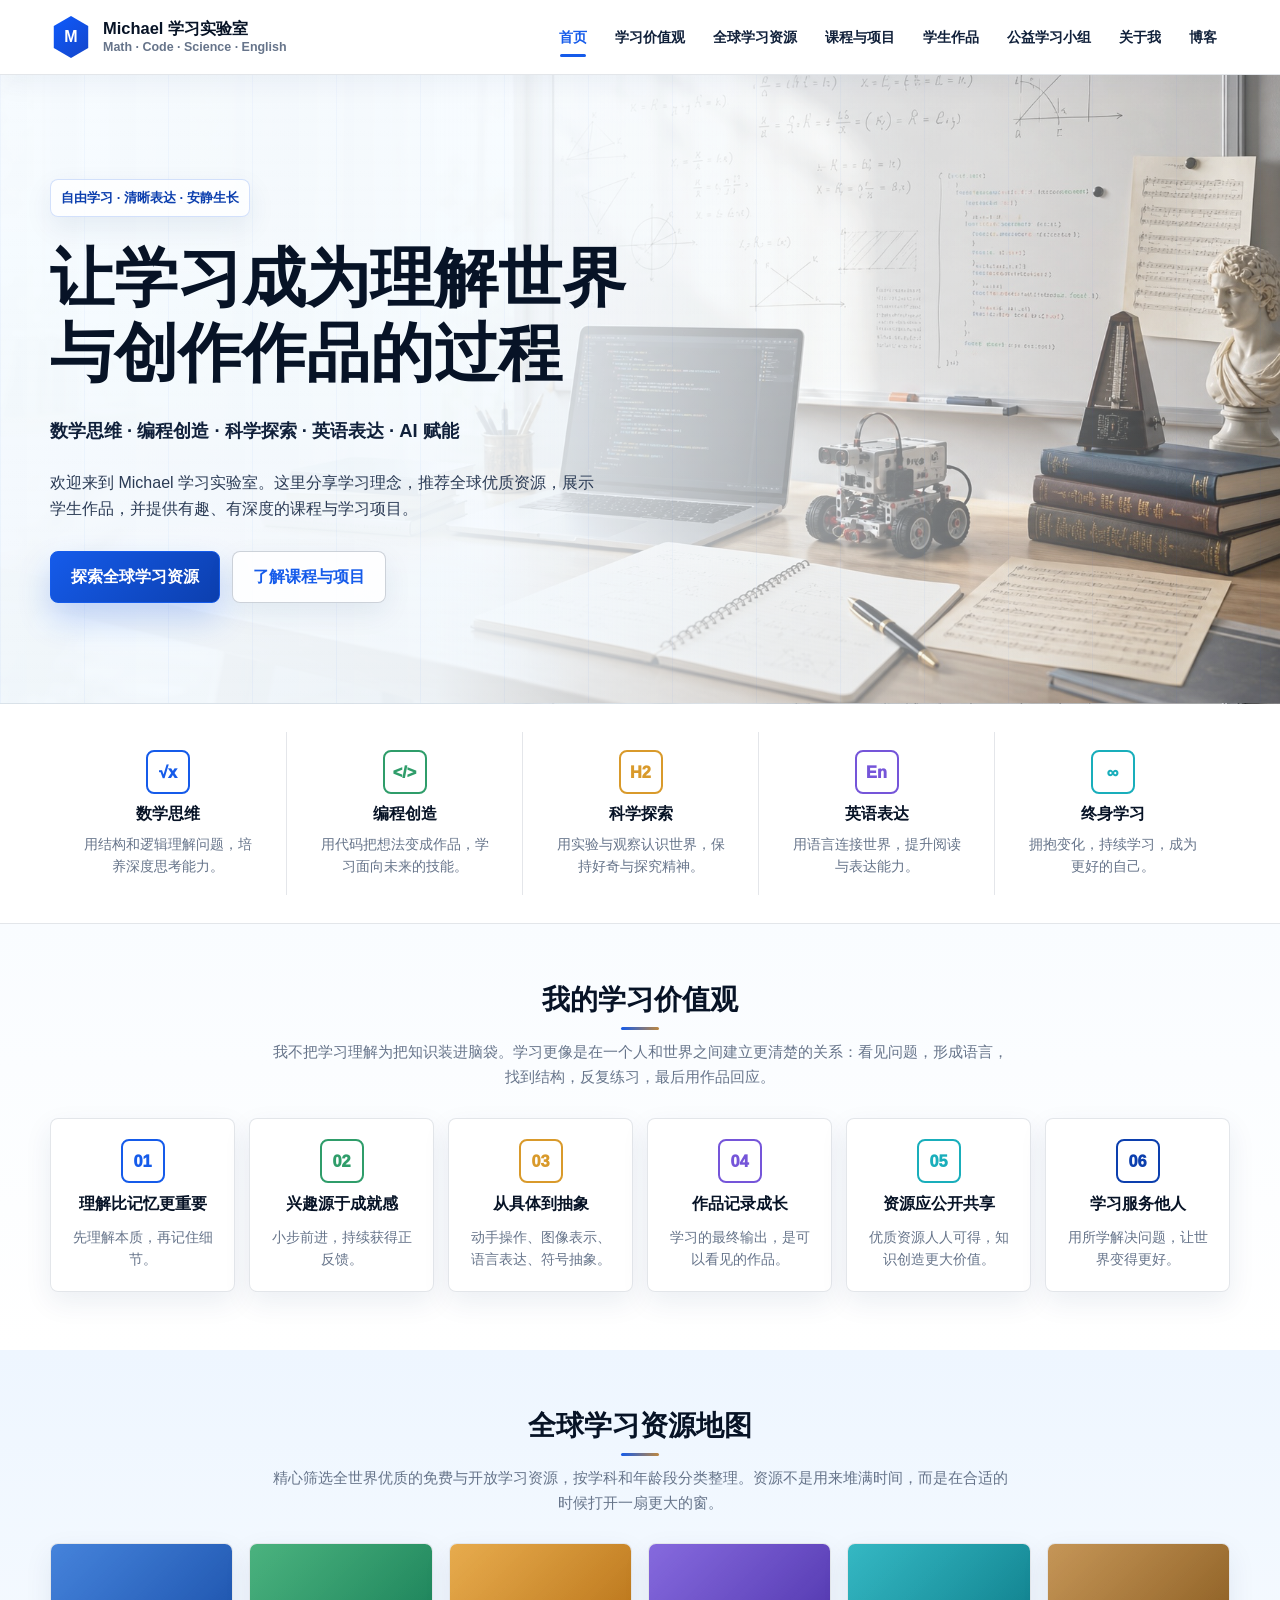
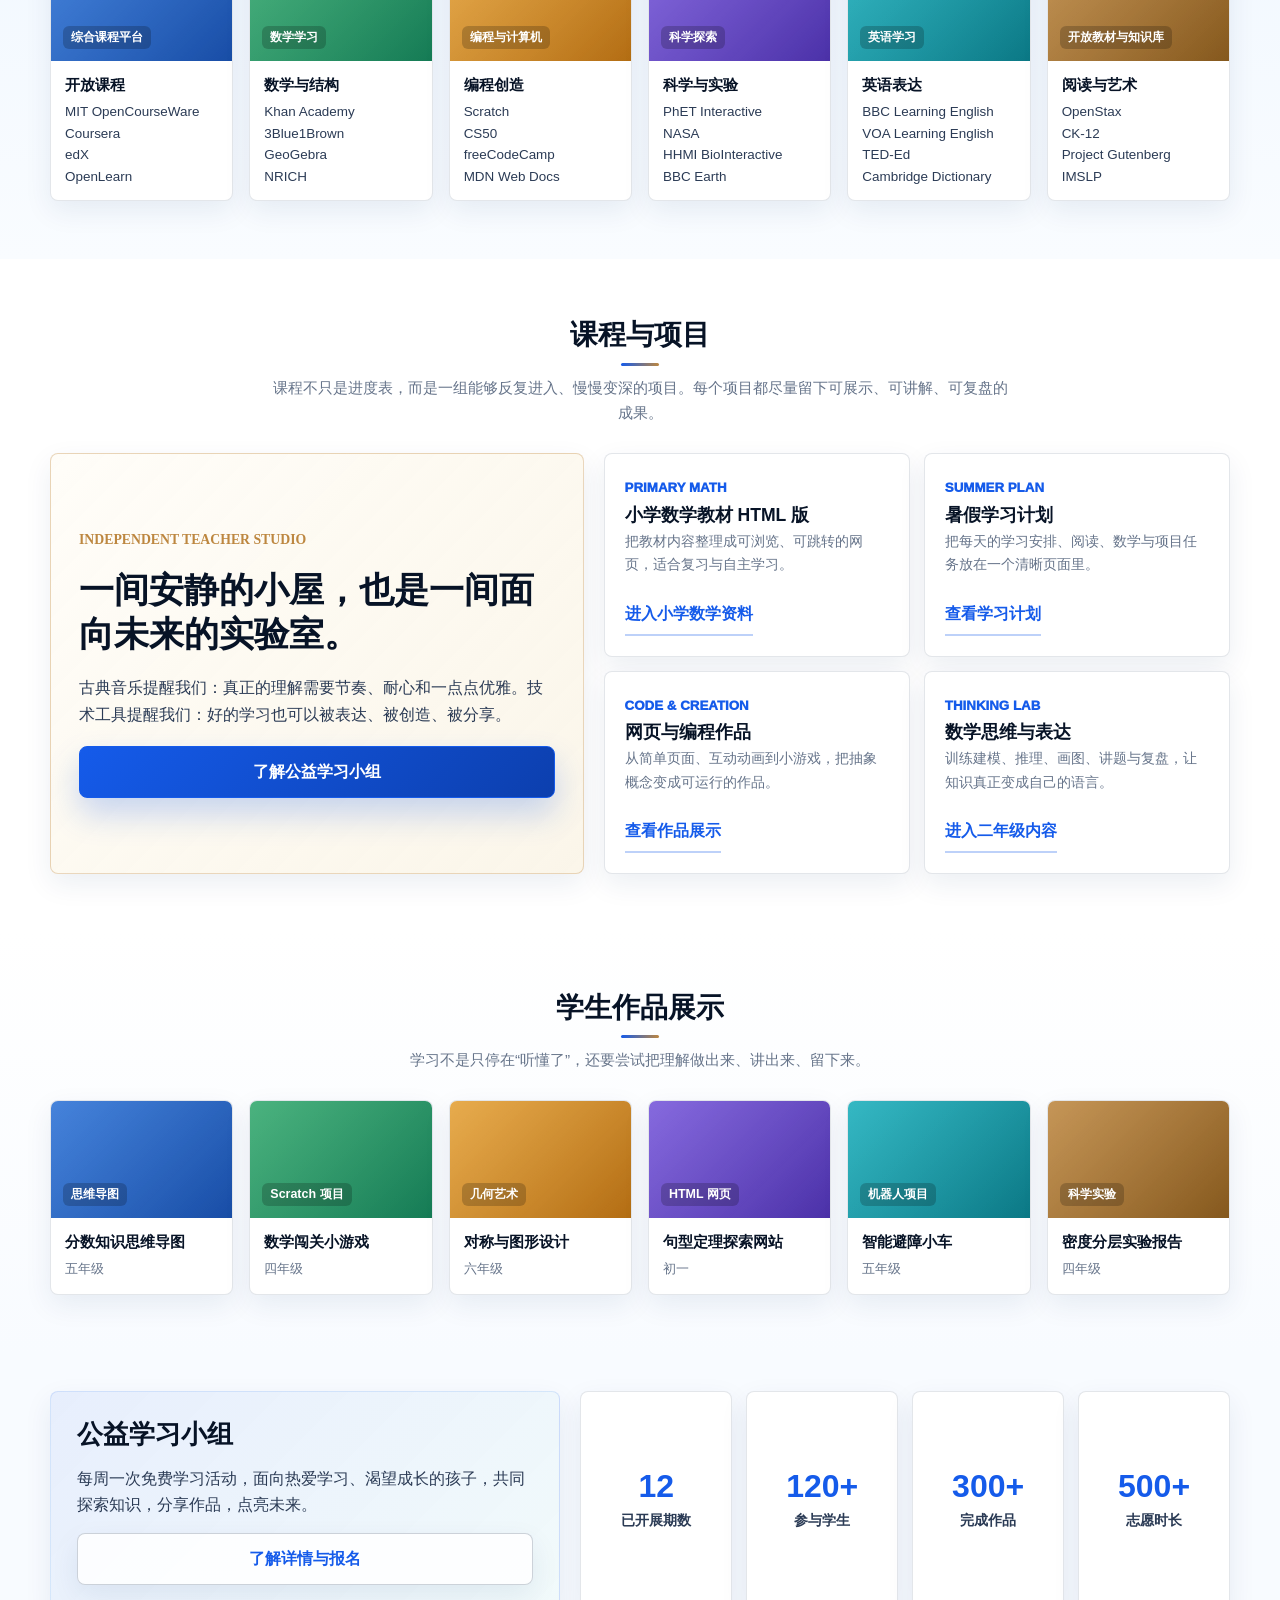
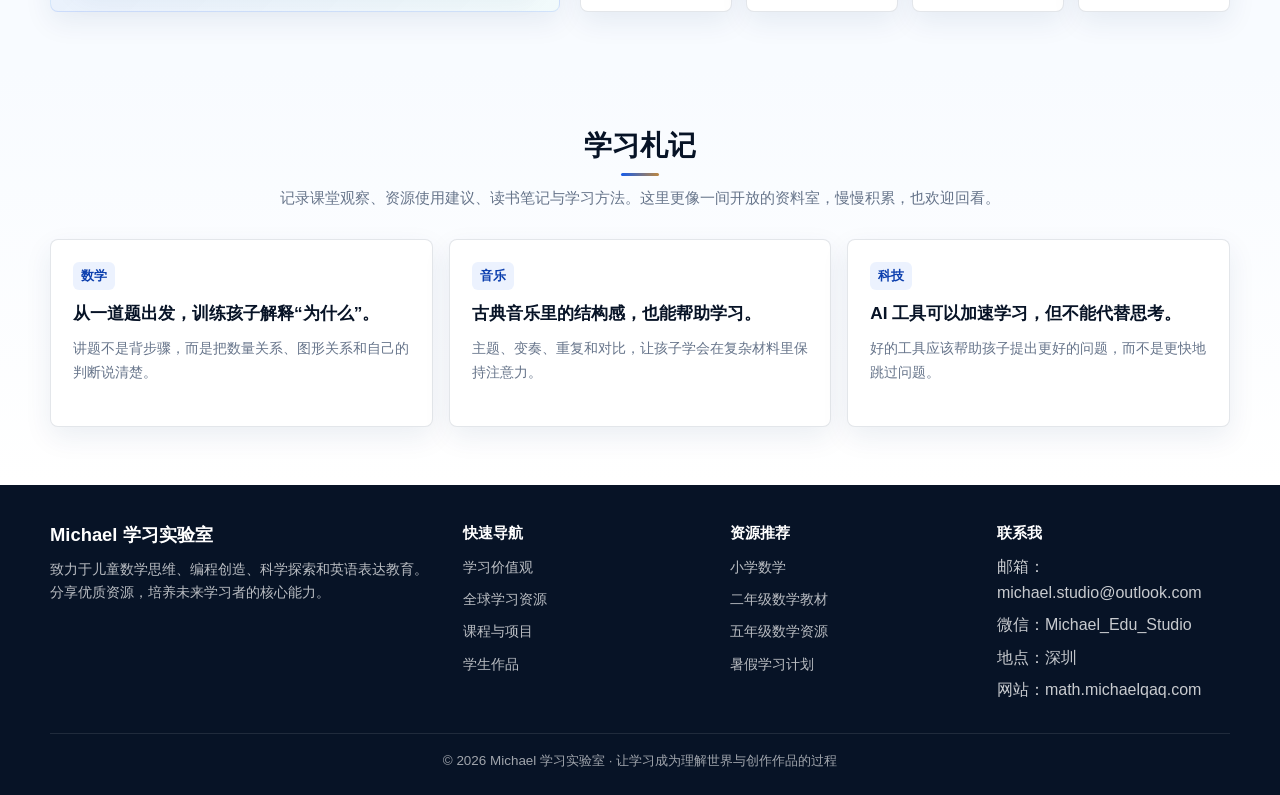
==== index.html @ d24bea1a "Redesign learning lab homepage" ====
<!doctype html>
<html lang="zh-CN">
<head>
  <meta charset="utf-8">
  <meta name="viewport" content="width=device-width, initial-scale=1">
  <title>Michael 学习实验室</title>
  <meta name="description" content="Michael 学习实验室，一间关于数学、编程、科学、英语与自由学习的独立教师工作室。">
  <style>
    :root {
      color-scheme: light;
      --ink: #10203a;
      --ink-deep: #071326;
      --text: #2b3b55;
      --muted: #66748a;
      --blue: #155bea;
      --blue-deep: #0c3fae;
      --cyan: #19aebb;
      --green: #2f9d6a;
      --amber: #d99a2b;
      --violet: #7555d9;
      --brass: #bd8740;
      --paper: #fffdf8;
      --surface: #ffffff;
      --wash: #f3f8ff;
      --ivory: #fbf6ec;
      --line: rgba(30, 50, 82, .12);
      --line-strong: rgba(30, 50, 82, .22);
      --shadow: 0 18px 44px rgba(15, 46, 96, .11);
      --shadow-soft: 0 10px 28px rgba(15, 46, 96, .08);
      --sans: -apple-system, BlinkMacSystemFont, "Segoe UI", "PingFang SC", "Microsoft YaHei", sans-serif;
      --serif: "Songti SC", "STSong", "Noto Serif SC", "Source Han Serif SC", serif;
    }

    * {
      box-sizing: border-box;
    }

    html {
      scroll-behavior: smooth;
      background: var(--wash);
    }

    body {
      margin: 0;
      min-width: 320px;
      color: var(--ink);
      font-family: var(--sans);
      line-height: 1.65;
      letter-spacing: 0;
      background:
        linear-gradient(180deg, #f8fbff 0%, #fff 36%, #f6f9ff 100%),
        var(--wash);
    }

    a {
      color: inherit;
      text-decoration: none;
    }

    img {
      max-width: 100%;
      display: block;
    }

    h1,
    h2,
    h3,
    p {
      margin: 0;
    }

    .skip-link {
      position: fixed;
      top: 10px;
      left: 10px;
      z-index: 99;
      padding: 8px 12px;
      border-radius: 8px;
      color: #fff;
      background: var(--blue);
      transform: translateY(-160%);
    }

    .skip-link:focus {
      transform: translateY(0);
    }

    .site-header {
      position: sticky;
      top: 0;
      z-index: 50;
      border-bottom: 1px solid var(--line);
      background: rgba(255, 255, 255, .92);
      backdrop-filter: blur(18px);
      box-shadow: 0 8px 28px rgba(15, 46, 96, .05);
    }

    .nav,
    .section-inner,
    .hero-inner {
      width: min(1180px, calc(100% - 44px));
      margin: 0 auto;
    }

    .nav {
      min-height: 74px;
      display: flex;
      align-items: center;
      justify-content: space-between;
      gap: 22px;
    }

    .brand {
      min-width: 228px;
      display: flex;
      align-items: center;
      gap: 11px;
    }

    .brand-mark {
      width: 42px;
      height: 42px;
      display: grid;
      place-items: center;
      clip-path: polygon(50% 0, 91% 24%, 91% 76%, 50% 100%, 9% 76%, 9% 24%);
      color: #fff;
      background: linear-gradient(135deg, #0d5bff 0%, #1645c7 100%);
      box-shadow: 0 10px 24px rgba(21, 91, 234, .22);
      font-weight: 900;
      line-height: 1;
    }

    .brand-copy {
      display: grid;
      gap: 1px;
      min-width: 0;
    }

    .brand-title {
      overflow: hidden;
      color: var(--ink-deep);
      font-size: 1.03rem;
      font-weight: 900;
      line-height: 1.2;
      text-overflow: ellipsis;
      white-space: nowrap;
    }

    .brand-subtitle {
      overflow: hidden;
      color: var(--muted);
      font-size: .78rem;
      font-weight: 700;
      line-height: 1.2;
      text-overflow: ellipsis;
      white-space: nowrap;
    }

    .nav-links {
      display: flex;
      flex-wrap: wrap;
      justify-content: flex-end;
      gap: 2px;
      color: var(--ink);
      font-size: .88rem;
      font-weight: 850;
    }

    .nav-links a {
      position: relative;
      min-height: 42px;
      padding: 12px 13px 10px;
      display: inline-flex;
      align-items: center;
      justify-content: center;
      border-radius: 8px;
    }

    .nav-links a::after {
      position: absolute;
      left: 14px;
      right: 14px;
      bottom: 3px;
      height: 3px;
      border-radius: 8px;
      background: var(--blue);
      content: "";
      opacity: 0;
      transform: scaleX(.55);
      transition: opacity .18s ease, transform .18s ease;
    }

    .nav-links a:hover,
    .nav-links a[aria-current="page"] {
      color: var(--blue);
    }

    .nav-links a:hover::after,
    .nav-links a[aria-current="page"]::after {
      opacity: 1;
      transform: scaleX(1);
    }

    .hero {
      position: relative;
      min-height: 560px;
      display: grid;
      align-items: center;
      overflow: hidden;
      border-bottom: 1px solid var(--line);
      background-image:
        linear-gradient(90deg, rgba(244, 250, 255, .98) 0%, rgba(244, 250, 255, .95) 34%, rgba(244, 250, 255, .72) 53%, rgba(244, 250, 255, .08) 100%),
        url("assets/learning-lab-hero.jpg");
      background-position: center right;
      background-size: cover;
    }

    .hero::before {
      position: absolute;
      inset: 0;
      pointer-events: none;
      background:
        linear-gradient(180deg, rgba(255, 255, 255, .18), rgba(255, 255, 255, 0)),
        repeating-linear-gradient(90deg, rgba(21, 91, 234, .04) 0, rgba(21, 91, 234, .04) 1px, transparent 1px, transparent 84px);
      content: "";
    }

    .hero-inner {
      position: relative;
      padding: 46px 0 42px;
    }

    .hero-content {
      max-width: 610px;
      display: grid;
      gap: 24px;
    }

    .eyebrow {
      width: max-content;
      max-width: 100%;
      padding: 7px 10px;
      border: 1px solid rgba(21, 91, 234, .18);
      border-radius: 8px;
      color: var(--blue-deep);
      background: rgba(255, 255, 255, .74);
      font-size: .82rem;
      font-weight: 900;
      box-shadow: var(--shadow-soft);
    }

    h1 {
      color: var(--ink-deep);
      font-family: var(--serif);
      font-size: 4rem;
      font-weight: 900;
      line-height: 1.18;
    }

    .hero-lead {
      color: var(--ink);
      font-size: 1.15rem;
      font-weight: 900;
    }

    .hero-copy {
      max-width: 560px;
      color: var(--text);
      font-size: 1rem;
    }

    .hero-actions {
      display: flex;
      flex-wrap: wrap;
      gap: 12px;
      margin-top: 4px;
    }

    .button {
      min-height: 48px;
      padding: 12px 20px;
      border: 1px solid var(--line-strong);
      border-radius: 8px;
      display: inline-flex;
      align-items: center;
      justify-content: center;
      gap: 9px;
      color: var(--blue);
      background: rgba(255, 255, 255, .86);
      font-weight: 900;
      box-shadow: var(--shadow-soft);
    }

    .button.primary {
      border-color: var(--blue);
      color: #fff;
      background: linear-gradient(135deg, var(--blue) 0%, var(--blue-deep) 100%);
      box-shadow: 0 16px 32px rgba(21, 91, 234, .23);
    }

    .button:hover {
      transform: translateY(-1px);
    }

    section {
      padding: 58px 0;
    }

    .section-heading {
      display: grid;
      justify-items: center;
      gap: 9px;
      margin-bottom: 28px;
      text-align: center;
    }

    .section-heading h2 {
      color: var(--ink-deep);
      font-size: 1.72rem;
      line-height: 1.28;
    }

    .section-heading h2::after {
      width: 38px;
      height: 3px;
      margin: 10px auto 0;
      border-radius: 8px;
      display: block;
      background: linear-gradient(90deg, var(--blue), var(--brass));
      content: "";
    }

    .section-heading p {
      max-width: 740px;
      color: var(--muted);
      font-size: .96rem;
    }

    .domain-strip {
      padding: 28px 0;
      border-bottom: 1px solid var(--line);
      background: #fff;
    }

    .domain-grid {
      display: grid;
      grid-template-columns: repeat(5, minmax(0, 1fr));
      gap: 0;
    }

    .domain {
      min-height: 126px;
      padding: 18px 16px;
      display: grid;
      justify-items: center;
      align-content: center;
      gap: 10px;
      text-align: center;
    }

    .domain + .domain {
      border-left: 1px solid var(--line);
    }

    .domain-icon,
    .value-icon {
      width: 44px;
      height: 44px;
      border: 2px solid currentColor;
      border-radius: 8px;
      display: grid;
      place-items: center;
      color: var(--tone, var(--blue));
      background: rgba(255, 255, 255, .8);
      font-size: 1.02rem;
      font-weight: 950;
      line-height: 1;
    }

    .domain h3 {
      color: var(--ink-deep);
      font-size: 1rem;
      line-height: 1.25;
    }

    .domain p {
      max-width: 170px;
      color: var(--muted);
      font-size: .86rem;
      line-height: 1.55;
    }

    .values {
      background:
        linear-gradient(180deg, #f9fcff 0%, #fff 100%);
    }

    .value-grid {
      display: grid;
      grid-template-columns: repeat(6, minmax(0, 1fr));
      gap: 14px;
    }

    .value-card {
      min-height: 172px;
      padding: 20px 16px;
      border: 1px solid var(--line);
      border-radius: 8px;
      display: grid;
      justify-items: center;
      align-content: start;
      gap: 11px;
      text-align: center;
      background: rgba(255, 255, 255, .88);
      box-shadow: var(--shadow-soft);
    }

    .value-card h3 {
      color: var(--ink-deep);
      font-size: 1rem;
      line-height: 1.3;
    }

    .value-card p {
      color: var(--muted);
      font-size: .88rem;
      line-height: 1.6;
    }

    .resources {
      background:
        linear-gradient(180deg, #eef6ff 0%, #f9fcff 100%);
    }

    .resource-grid,
    .work-grid {
      display: grid;
      grid-template-columns: repeat(6, minmax(0, 1fr));
      gap: 16px;
    }

    .resource-card,
    .work-card {
      overflow: hidden;
      border: 1px solid var(--line);
      border-radius: 8px;
      background: #fff;
      box-shadow: var(--shadow-soft);
    }

    .resource-art,
    .work-art {
      min-height: 104px;
      aspect-ratio: 1.55;
      display: grid;
      align-items: end;
      padding: 12px;
      color: #fff;
      background:
        linear-gradient(135deg, rgba(255, 255, 255, .12), rgba(255, 255, 255, 0)),
        linear-gradient(135deg, var(--tone, var(--blue)) 0%, var(--tone-deep, var(--blue-deep)) 100%);
      font-weight: 900;
    }

    .resource-art span,
    .work-art span {
      width: max-content;
      max-width: 100%;
      padding: 4px 8px;
      border-radius: 6px;
      background: rgba(0, 0, 0, .2);
      font-size: .78rem;
      line-height: 1.2;
    }

    .resource-body,
    .work-body {
      padding: 14px;
      display: grid;
      gap: 7px;
    }

    .resource-card h3,
    .work-card h3 {
      color: var(--ink-deep);
      font-size: .96rem;
      line-height: 1.3;
    }

    .resource-card p,
    .work-card p {
      color: var(--muted);
      font-size: .84rem;
      line-height: 1.55;
    }

    .resource-list {
      margin: 0;
      padding: 0;
      display: grid;
      gap: 2px;
      color: var(--text);
      font-size: .84rem;
      line-height: 1.45;
      list-style: none;
    }

    .courses {
      background: #fff;
    }

    .course-layout {
      display: grid;
      grid-template-columns: .92fr 1.08fr;
      gap: 20px;
      align-items: stretch;
    }

    .classical-panel {
      min-height: 100%;
      padding: 28px;
      border: 1px solid rgba(189, 135, 64, .32);
      border-radius: 8px;
      display: grid;
      align-content: center;
      gap: 18px;
      background:
        linear-gradient(135deg, rgba(255, 253, 248, .96), rgba(250, 244, 231, .86)),
        var(--paper);
      box-shadow: var(--shadow-soft);
    }

    .classical-panel small {
      color: var(--brass);
      font-family: Georgia, serif;
      font-size: .86rem;
      font-weight: 900;
      text-transform: uppercase;
    }

    .classical-panel h2 {
      color: var(--ink-deep);
      font-family: var(--serif);
      font-size: 2.2rem;
      line-height: 1.25;
    }

    .classical-panel p {
      color: var(--text);
    }

    .course-grid {
      display: grid;
      grid-template-columns: repeat(2, minmax(0, 1fr));
      gap: 14px;
    }

    .course-card {
      min-height: 188px;
      padding: 20px;
      border: 1px solid var(--line);
      border-radius: 8px;
      display: grid;
      align-content: space-between;
      gap: 18px;
      background: #fff;
      box-shadow: var(--shadow-soft);
    }

    .course-card small {
      color: var(--blue);
      font-weight: 950;
      text-transform: uppercase;
    }

    .course-card h3 {
      color: var(--ink-deep);
      font-size: 1.1rem;
    }

    .course-card p {
      color: var(--muted);
      font-size: .9rem;
    }

    .course-card a {
      width: max-content;
      max-width: 100%;
      min-height: 34px;
      padding: 6px 0;
      border-bottom: 2px solid rgba(21, 91, 234, .28);
      color: var(--blue);
      font-weight: 900;
    }

    .works {
      background: linear-gradient(180deg, #fff 0%, #f8fbff 100%);
    }

    .public {
      padding-top: 38px;
      background: #f8fbff;
    }

    .public-layout {
      display: grid;
      grid-template-columns: 1.1fr 1.4fr;
      gap: 20px;
      align-items: stretch;
    }

    .public-copy {
      padding: 26px;
      border: 1px solid rgba(21, 91, 234, .13);
      border-radius: 8px;
      display: grid;
      gap: 14px;
      background:
        linear-gradient(135deg, rgba(21, 91, 234, .1), rgba(25, 174, 187, .06)),
        #fff;
      box-shadow: var(--shadow-soft);
    }

    .public-copy h2 {
      color: var(--ink-deep);
      font-size: 1.62rem;
      line-height: 1.3;
    }

    .public-copy p {
      color: var(--text);
    }

    .stat-grid {
      display: grid;
      grid-template-columns: repeat(4, minmax(0, 1fr));
      gap: 14px;
    }

    .stat {
      min-height: 128px;
      padding: 18px 12px;
      border: 1px solid var(--line);
      border-radius: 8px;
      display: grid;
      place-items: center;
      align-content: center;
      gap: 7px;
      text-align: center;
      background: #fff;
      box-shadow: var(--shadow-soft);
    }

    .stat strong {
      color: var(--blue);
      font-size: 2rem;
      line-height: 1;
    }

    .stat span {
      color: var(--text);
      font-size: .9rem;
      font-weight: 800;
    }

    .blog {
      background:
        linear-gradient(180deg, #f8fbff 0%, #ffffff 100%);
    }

    .blog-grid {
      display: grid;
      grid-template-columns: repeat(3, minmax(0, 1fr));
      gap: 16px;
    }

    .blog-note {
      min-height: 188px;
      padding: 22px;
      border: 1px solid var(--line);
      border-radius: 8px;
      display: grid;
      align-content: start;
      gap: 12px;
      background: #fff;
      box-shadow: var(--shadow-soft);
    }

    .blog-note small {
      width: max-content;
      max-width: 100%;
      padding: 3px 8px;
      border-radius: 6px;
      color: var(--blue-deep);
      background: rgba(21, 91, 234, .08);
      font-weight: 900;
    }

    .blog-note h3 {
      color: var(--ink-deep);
      font-size: 1.08rem;
      line-height: 1.35;
    }

    .blog-note p {
      color: var(--muted);
      font-size: .9rem;
    }

    .footer {
      color: rgba(255, 255, 255, .78);
      background: #071326;
    }

    .footer-top {
      width: min(1180px, calc(100% - 44px));
      margin: 0 auto;
      padding: 38px 0 30px;
      display: grid;
      grid-template-columns: 1.3fr repeat(3, .8fr);
      gap: 34px;
      border-bottom: 1px solid rgba(255, 255, 255, .1);
    }

    .footer h2,
    .footer h3 {
      color: #fff;
      line-height: 1.3;
    }

    .footer h2 {
      font-size: 1.15rem;
    }

    .footer h3 {
      font-size: .96rem;
    }

    .footer p,
    .footer a {
      color: rgba(255, 255, 255, .72);
      font-size: .9rem;
    }

    .footer-column {
      display: grid;
      align-content: start;
      gap: 11px;
    }

    .footer-links {
      margin: 0;
      padding: 0;
      display: grid;
      gap: 6px;
      list-style: none;
    }

    .footer-bottom {
      width: min(1180px, calc(100% - 44px));
      margin: 0 auto;
      padding: 16px 0 22px;
      color: rgba(255, 255, 255, .62);
      font-size: .84rem;
      text-align: center;
    }

    @media (max-width: 1060px) {
      .nav {
        min-height: 68px;
      }

      .brand {
        min-width: 196px;
      }

      .nav-links {
        gap: 0;
        font-size: .82rem;
      }

      .nav-links a {
        padding-inline: 9px;
      }

      .hero {
        min-height: 540px;
      }

      h1 {
        font-size: 3.35rem;
      }

      .domain-grid,
      .value-grid {
        grid-template-columns: repeat(3, minmax(0, 1fr));
      }

      .domain:nth-child(4) {
        border-left: 0;
      }

      .resource-grid,
      .work-grid {
        grid-template-columns: repeat(3, minmax(0, 1fr));
      }

      .footer-top {
        grid-template-columns: repeat(2, minmax(0, 1fr));
      }
    }

    @media (max-width: 760px) {
      .nav,
      .section-inner,
      .hero-inner,
      .footer-top,
      .footer-bottom {
        width: min(100% - 28px, 1180px);
      }

      .site-header {
        position: static;
      }

      .nav {
        align-items: flex-start;
        padding: 12px 0;
        display: grid;
        gap: 12px;
      }

      .brand {
        min-width: 0;
      }

      .nav-links {
        width: 100%;
        display: grid;
        grid-template-columns: repeat(4, minmax(0, 1fr));
        justify-content: stretch;
      }

      .nav-links a {
        min-height: 38px;
        padding: 9px 5px 8px;
        font-size: .76rem;
      }

      .hero {
        min-height: auto;
        background-image:
          linear-gradient(180deg, rgba(244, 250, 255, .98) 0%, rgba(244, 250, 255, .96) 50%, rgba(244, 250, 255, .74) 100%),
          url("assets/learning-lab-hero.jpg");
        background-position: center right;
      }

      .hero-inner {
        padding: 56px 0 48px;
      }

      .hero-content {
        max-width: 100%;
        gap: 18px;
      }

      h1 {
        font-size: 2.62rem;
      }

      .hero-lead {
        font-size: 1rem;
      }

      section {
        padding: 44px 0;
      }

      .domain-grid,
      .value-grid,
      .resource-grid,
      .work-grid,
      .course-layout,
      .public-layout,
      .blog-grid,
      .footer-top {
        grid-template-columns: 1fr;
      }

      .domain + .domain {
        border-left: 0;
        border-top: 1px solid var(--line);
      }

      .course-grid,
      .stat-grid {
        grid-template-columns: repeat(2, minmax(0, 1fr));
      }
    }

    @media (max-width: 520px) {
      .brand-title {
        font-size: .94rem;
      }

      .brand-subtitle {
        font-size: .7rem;
      }

      .nav-links {
        grid-template-columns: repeat(2, minmax(0, 1fr));
      }

      h1 {
        font-size: 2.2rem;
      }

      .hero-actions,
      .course-grid,
      .stat-grid {
        display: grid;
        grid-template-columns: 1fr;
      }

      .button {
        width: 100%;
      }

      .classical-panel,
      .public-copy {
        padding: 20px;
      }
    }
  </style>
</head>
<body>
  <a class="skip-link" href="#main">跳到主要内容</a>

  <header class="site-header">
    <nav class="nav" aria-label="主导航">
      <a class="brand" href="./" aria-label="Michael 学习实验室首页">
        <span class="brand-mark" aria-hidden="true">M</span>
        <span class="brand-copy">
          <span class="brand-title">Michael 学习实验室</span>
          <span class="brand-subtitle">Math · Code · Science · English</span>
        </span>
      </a>

      <div class="nav-links">
        <a href="#home" aria-current="page">首页</a>
        <a href="#values">学习价值观</a>
        <a href="#resources">全球学习资源</a>
        <a href="#courses">课程与项目</a>
        <a href="#works">学生作品</a>
        <a href="#public">公益学习小组</a>
        <a href="#about">关于我</a>
        <a href="#blog">博客</a>
      </div>
    </nav>
  </header>

  <main id="main">
    <section class="hero" id="home" aria-label="Michael 学习实验室">
      <div class="hero-inner">
        <div class="hero-content">
          <p class="eyebrow">自由学习 · 清晰表达 · 安静生长</p>
          <h1>让学习成为理解世界与创作作品的过程</h1>
          <p class="hero-lead">数学思维 · 编程创造 · 科学探索 · 英语表达 · AI 赋能</p>
          <p class="hero-copy">
            欢迎来到 Michael 学习实验室。这里分享学习理念，推荐全球优质资源，展示学生作品，并提供有趣、有深度的课程与学习项目。
          </p>
          <div class="hero-actions">
            <a class="button primary" href="#resources">探索全球学习资源</a>
            <a class="button" href="#courses">了解课程与项目</a>
          </div>
        </div>
      </div>
    </section>

    <section class="domain-strip" aria-label="学习方向">
      <div class="section-inner">
        <div class="domain-grid">
          <article class="domain" style="--tone: var(--blue)">
            <span class="domain-icon" aria-hidden="true">√x</span>
            <h3>数学思维</h3>
            <p>用结构和逻辑理解问题，培养深度思考能力。</p>
          </article>

          <article class="domain" style="--tone: var(--green)">
            <span class="domain-icon" aria-hidden="true">&lt;/&gt;</span>
            <h3>编程创造</h3>
            <p>用代码把想法变成作品，学习面向未来的技能。</p>
          </article>

          <article class="domain" style="--tone: var(--amber)">
            <span class="domain-icon" aria-hidden="true">H2</span>
            <h3>科学探索</h3>
            <p>用实验与观察认识世界，保持好奇与探究精神。</p>
          </article>

          <article class="domain" style="--tone: var(--violet)">
            <span class="domain-icon" aria-hidden="true">En</span>
            <h3>英语表达</h3>
            <p>用语言连接世界，提升阅读与表达能力。</p>
          </article>

          <article class="domain" style="--tone: var(--cyan)">
            <span class="domain-icon" aria-hidden="true">∞</span>
            <h3>终身学习</h3>
            <p>拥抱变化，持续学习，成为更好的自己。</p>
          </article>
        </div>
      </div>
    </section>

    <section class="values" id="values" aria-labelledby="values-title">
      <div class="section-inner">
        <div class="section-heading">
          <h2 id="values-title">我的学习价值观</h2>
          <p>我不把学习理解为把知识装进脑袋。学习更像是在一个人和世界之间建立更清楚的关系：看见问题，形成语言，找到结构，反复练习，最后用作品回应。</p>
        </div>

        <div class="value-grid">
          <article class="value-card" style="--tone: var(--blue)">
            <span class="value-icon" aria-hidden="true">01</span>
            <h3>理解比记忆更重要</h3>
            <p>先理解本质，再记住细节。</p>
          </article>

          <article class="value-card" style="--tone: var(--green)">
            <span class="value-icon" aria-hidden="true">02</span>
            <h3>兴趣源于成就感</h3>
            <p>小步前进，持续获得正反馈。</p>
          </article>

          <article class="value-card" style="--tone: var(--amber)">
            <span class="value-icon" aria-hidden="true">03</span>
            <h3>从具体到抽象</h3>
            <p>动手操作、图像表示、语言表达、符号抽象。</p>
          </article>

          <article class="value-card" style="--tone: var(--violet)">
            <span class="value-icon" aria-hidden="true">04</span>
            <h3>作品记录成长</h3>
            <p>学习的最终输出，是可以看见的作品。</p>
          </article>

          <article class="value-card" style="--tone: var(--cyan)">
            <span class="value-icon" aria-hidden="true">05</span>
            <h3>资源应公开共享</h3>
            <p>优质资源人人可得，知识创造更大价值。</p>
          </article>

          <article class="value-card" style="--tone: var(--blue-deep)">
            <span class="value-icon" aria-hidden="true">06</span>
            <h3>学习服务他人</h3>
            <p>用所学解决问题，让世界变得更好。</p>
          </article>
        </div>
      </div>
    </section>

    <section class="resources" id="resources" aria-labelledby="resources-title">
      <div class="section-inner">
        <div class="section-heading">
          <h2 id="resources-title">全球学习资源地图</h2>
          <p>精心筛选全世界优质的免费与开放学习资源，按学科和年龄段分类整理。资源不是用来堆满时间，而是在合适的时候打开一扇更大的窗。</p>
        </div>

        <div class="resource-grid">
          <article class="resource-card" style="--tone: #2c72d6; --tone-deep: #184da6">
            <div class="resource-art"><span>综合课程平台</span></div>
            <div class="resource-body">
              <h3>开放课程</h3>
              <ul class="resource-list">
                <li>MIT OpenCourseWare</li>
                <li>Coursera</li>
                <li>edX</li>
                <li>OpenLearn</li>
              </ul>
            </div>
          </article>

          <article class="resource-card" style="--tone: #32a86d; --tone-deep: #157b55">
            <div class="resource-art"><span>数学学习</span></div>
            <div class="resource-body">
              <h3>数学与结构</h3>
              <ul class="resource-list">
                <li>Khan Academy</li>
                <li>3Blue1Brown</li>
                <li>GeoGebra</li>
                <li>NRICH</li>
              </ul>
            </div>
          </article>

          <article class="resource-card" style="--tone: #e4a035; --tone-deep: #b36d13">
            <div class="resource-art"><span>编程与计算机</span></div>
            <div class="resource-body">
              <h3>编程创造</h3>
              <ul class="resource-list">
                <li>Scratch</li>
                <li>CS50</li>
                <li>freeCodeCamp</li>
                <li>MDN Web Docs</li>
              </ul>
            </div>
          </article>

          <article class="resource-card" style="--tone: #7555d9; --tone-deep: #4b31a8">
            <div class="resource-art"><span>科学探索</span></div>
            <div class="resource-body">
              <h3>科学与实验</h3>
              <ul class="resource-list">
                <li>PhET Interactive</li>
                <li>NASA</li>
                <li>HHMI BioInteractive</li>
                <li>BBC Earth</li>
              </ul>
            </div>
          </article>

          <article class="resource-card" style="--tone: #19aebb; --tone-deep: #0b7885">
            <div class="resource-art"><span>英语学习</span></div>
            <div class="resource-body">
              <h3>英语表达</h3>
              <ul class="resource-list">
                <li>BBC Learning English</li>
                <li>VOA Learning English</li>
                <li>TED-Ed</li>
                <li>Cambridge Dictionary</li>
              </ul>
            </div>
          </article>

          <article class="resource-card" style="--tone: #bd8740; --tone-deep: #85581d">
            <div class="resource-art"><span>开放教材与知识库</span></div>
            <div class="resource-body">
              <h3>阅读与艺术</h3>
              <ul class="resource-list">
                <li>OpenStax</li>
                <li>CK-12</li>
                <li>Project Gutenberg</li>
                <li>IMSLP</li>
              </ul>
            </div>
          </article>
        </div>
      </div>
    </section>

    <section class="courses" id="courses" aria-labelledby="courses-title">
      <div class="section-inner">
        <div class="section-heading">
          <h2 id="courses-title">课程与项目</h2>
          <p>课程不只是进度表，而是一组能够反复进入、慢慢变深的项目。每个项目都尽量留下可展示、可讲解、可复盘的成果。</p>
        </div>

        <div class="course-layout">
          <article class="classical-panel" id="about">
            <small>Independent Teacher Studio</small>
            <h2>一间安静的小屋，也是一间面向未来的实验室。</h2>
            <p>
              古典音乐提醒我们：真正的理解需要节奏、耐心和一点点优雅。技术工具提醒我们：好的学习也可以被表达、被创造、被分享。
            </p>
            <a class="button primary" href="#public">了解公益学习小组</a>
          </article>

          <div class="course-grid">
            <article class="course-card">
              <div>
                <small>Primary Math</small>
                <h3>小学数学教材 HTML 版</h3>
                <p>把教材内容整理成可浏览、可跳转的网页，适合复习与自主学习。</p>
              </div>
              <a href="primary-math/">进入小学数学资料</a>
            </article>

            <article class="course-card">
              <div>
                <small>Summer Plan</small>
                <h3>暑假学习计划</h3>
                <p>把每天的学习安排、阅读、数学与项目任务放在一个清晰页面里。</p>
              </div>
              <a href="plan/">查看学习计划</a>
            </article>

            <article class="course-card">
              <div>
                <small>Code & Creation</small>
                <h3>网页与编程作品</h3>
                <p>从简单页面、互动动画到小游戏，把抽象概念变成可运行的作品。</p>
              </div>
              <a href="#works">查看作品展示</a>
            </article>

            <article class="course-card">
              <div>
                <small>Thinking Lab</small>
                <h3>数学思维与表达</h3>
                <p>训练建模、推理、画图、讲题与复盘，让知识真正变成自己的语言。</p>
              </div>
              <a href="primary-math/grade2/">进入二年级内容</a>
            </article>
          </div>
        </div>
      </div>
    </section>

    <section class="works" id="works" aria-labelledby="works-title">
      <div class="section-inner">
        <div class="section-heading">
          <h2 id="works-title">学生作品展示</h2>
          <p>学习不是只停在“听懂了”，还要尝试把理解做出来、讲出来、留下来。</p>
        </div>

        <div class="work-grid">
          <article class="work-card" style="--tone: #2c72d6; --tone-deep: #184da6">
            <div class="work-art"><span>思维导图</span></div>
            <div class="work-body">
              <h3>分数知识思维导图</h3>
              <p>五年级</p>
            </div>
          </article>

          <article class="work-card" style="--tone: #32a86d; --tone-deep: #157b55">
            <div class="work-art"><span>Scratch 项目</span></div>
            <div class="work-body">
              <h3>数学闯关小游戏</h3>
              <p>四年级</p>
            </div>
          </article>

          <article class="work-card" style="--tone: #e4a035; --tone-deep: #b36d13">
            <div class="work-art"><span>几何艺术</span></div>
            <div class="work-body">
              <h3>对称与图形设计</h3>
              <p>六年级</p>
            </div>
          </article>

          <article class="work-card" style="--tone: #7555d9; --tone-deep: #4b31a8">
            <div class="work-art"><span>HTML 网页</span></div>
            <div class="work-body">
              <h3>句型定理探索网站</h3>
              <p>初一</p>
            </div>
          </article>

          <article class="work-card" style="--tone: #19aebb; --tone-deep: #0b7885">
            <div class="work-art"><span>机器人项目</span></div>
            <div class="work-body">
              <h3>智能避障小车</h3>
              <p>五年级</p>
            </div>
          </article>

          <article class="work-card" style="--tone: #bd8740; --tone-deep: #85581d">
            <div class="work-art"><span>科学实验</span></div>
            <div class="work-body">
              <h3>密度分层实验报告</h3>
              <p>四年级</p>
            </div>
          </article>
        </div>
      </div>
    </section>

    <section class="public" id="public" aria-labelledby="public-title">
      <div class="section-inner">
        <div class="public-layout">
          <article class="public-copy">
            <h2 id="public-title">公益学习小组</h2>
            <p>每周一次免费学习活动，面向热爱学习、渴望成长的孩子，共同探索知识，分享作品，点亮未来。</p>
            <a class="button" href="mailto:michael.studio@outlook.com">了解详情与报名</a>
          </article>

          <div class="stat-grid" aria-label="公益学习小组数据">
            <div class="stat">
              <strong>12</strong>
              <span>已开展期数</span>
            </div>
            <div class="stat">
              <strong>120+</strong>
              <span>参与学生</span>
            </div>
            <div class="stat">
              <strong>300+</strong>
              <span>完成作品</span>
            </div>
            <div class="stat">
              <strong>500+</strong>
              <span>志愿时长</span>
            </div>
          </div>
        </div>
      </div>
    </section>

    <section class="blog" id="blog" aria-labelledby="blog-title">
      <div class="section-inner">
        <div class="section-heading">
          <h2 id="blog-title">学习札记</h2>
          <p>记录课堂观察、资源使用建议、读书笔记与学习方法。这里更像一间开放的资料室，慢慢积累，也欢迎回看。</p>
        </div>

        <div class="blog-grid">
          <article class="blog-note">
            <small>数学</small>
            <h3>从一道题出发，训练孩子解释“为什么”。</h3>
            <p>讲题不是背步骤，而是把数量关系、图形关系和自己的判断说清楚。</p>
          </article>

          <article class="blog-note">
            <small>音乐</small>
            <h3>古典音乐里的结构感，也能帮助学习。</h3>
            <p>主题、变奏、重复和对比，让孩子学会在复杂材料里保持注意力。</p>
          </article>

          <article class="blog-note">
            <small>科技</small>
            <h3>AI 工具可以加速学习，但不能代替思考。</h3>
            <p>好的工具应该帮助孩子提出更好的问题，而不是更快地跳过问题。</p>
          </article>
        </div>
      </div>
    </section>
  </main>

  <footer class="footer">
    <div class="footer-top">
      <div class="footer-column">
        <h2>Michael 学习实验室</h2>
        <p>致力于儿童数学思维、编程创造、科学探索和英语表达教育。分享优质资源，培养未来学习者的核心能力。</p>
      </div>

      <div class="footer-column">
        <h3>快速导航</h3>
        <ul class="footer-links">
          <li><a href="#values">学习价值观</a></li>
          <li><a href="#resources">全球学习资源</a></li>
          <li><a href="#courses">课程与项目</a></li>
          <li><a href="#works">学生作品</a></li>
        </ul>
      </div>

      <div class="footer-column">
        <h3>资源推荐</h3>
        <ul class="footer-links">
          <li><a href="primary-math/">小学数学</a></li>
          <li><a href="primary-math/grade2/">二年级数学教材</a></li>
          <li><a href="primary-math/grade5/">五年级数学资源</a></li>
          <li><a href="plan/">暑假学习计划</a></li>
        </ul>
      </div>

      <div class="footer-column">
        <h3>联系我</h3>
        <ul class="footer-links">
          <li>邮箱：michael.studio@outlook.com</li>
          <li>微信：Michael_Edu_Studio</li>
          <li>地点：深圳</li>
          <li>网站：math.michaelqaq.com</li>
        </ul>
      </div>
    </div>

    <div class="footer-bottom">
      © 2026 Michael 学习实验室 · 让学习成为理解世界与创作作品的过程
    </div>
  </footer>
</body>
</html>
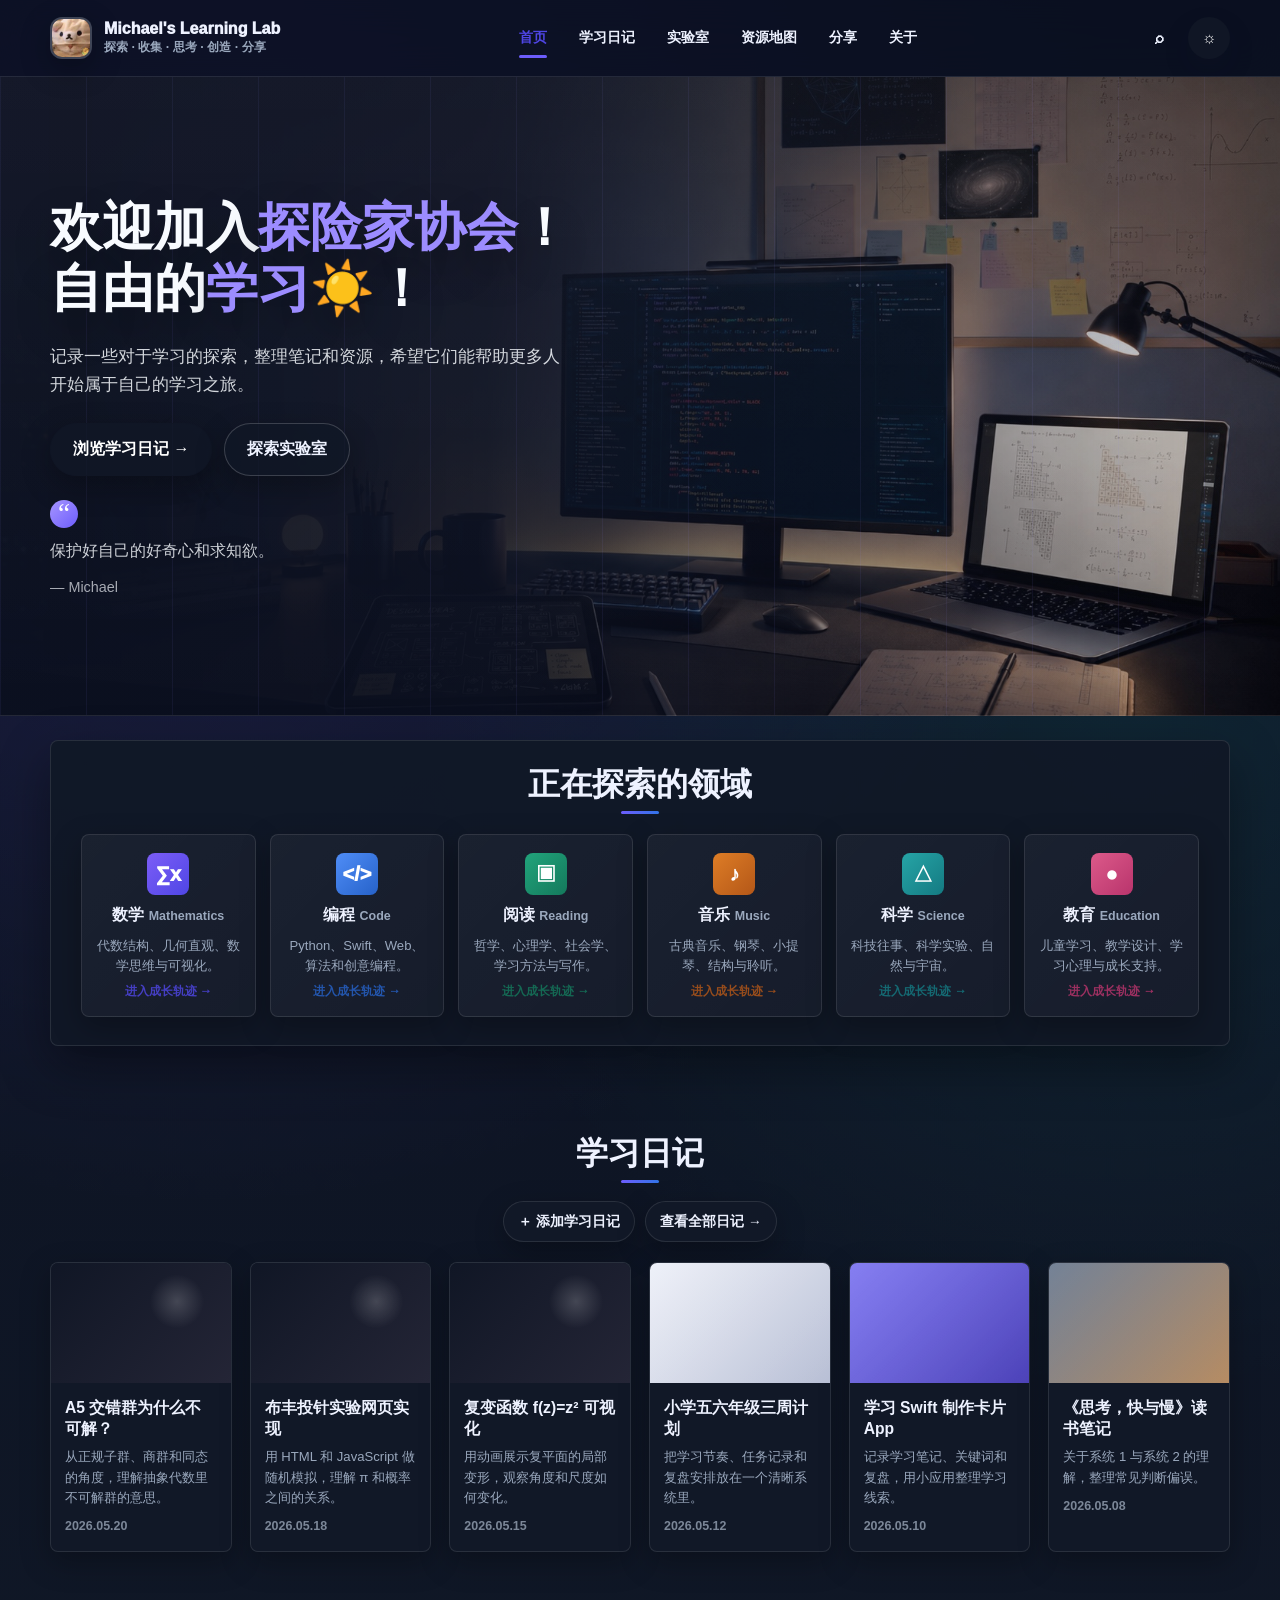
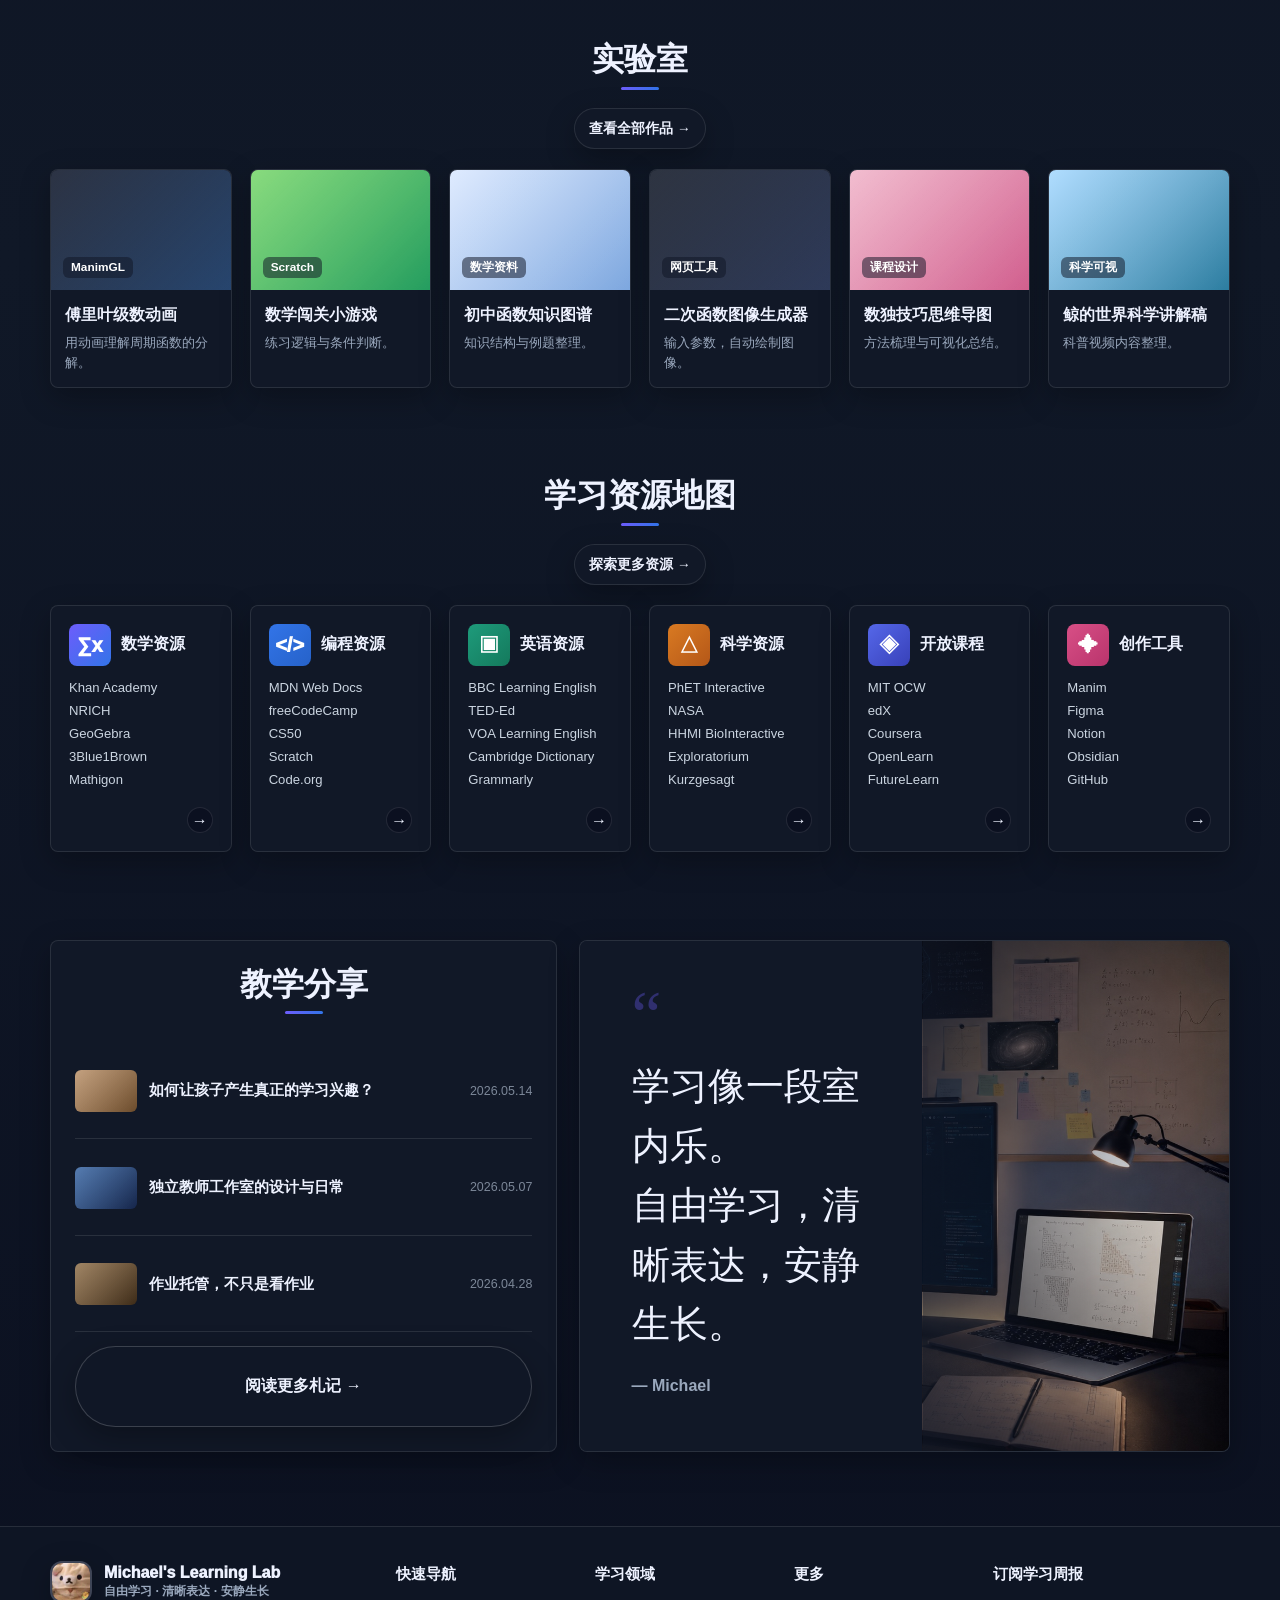
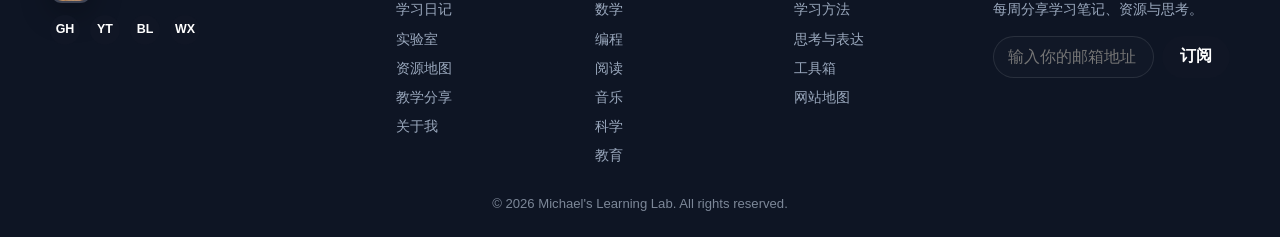
==== commit eca30a08: "Publish learning lab homepage" ====
--- a/index.html
+++ b/index.html
@@ -1,34 +1,35 @@
 <!doctype html>
 <html lang="zh-CN">
+
 <head>
   <meta charset="utf-8">
   <meta name="viewport" content="width=device-width, initial-scale=1">
-  <title>Michael 学习实验室</title>
-  <meta name="description" content="Michael 学习实验室，一间关于数学、编程、科学、英语与自由学习的独立教师工作室。">
+  <title>Michael's Learning Lab</title>
+  <meta name="description" content="Michael 的个人学习记录网站，记录数学、编程、阅读、音乐、科学与教育的探索。">
   <style>
     :root {
       color-scheme: light;
-      --ink: #10203a;
-      --ink-deep: #071326;
-      --text: #2b3b55;
-      --muted: #66748a;
-      --blue: #155bea;
-      --blue-deep: #0c3fae;
-      --cyan: #19aebb;
-      --green: #2f9d6a;
-      --amber: #d99a2b;
-      --violet: #7555d9;
-      --brass: #bd8740;
-      --paper: #fffdf8;
-      --surface: #ffffff;
-      --wash: #f3f8ff;
-      --ivory: #fbf6ec;
-      --line: rgba(30, 50, 82, .12);
-      --line-strong: rgba(30, 50, 82, .22);
-      --shadow: 0 18px 44px rgba(15, 46, 96, .11);
-      --shadow-soft: 0 10px 28px rgba(15, 46, 96, .08);
+      --ink: #101625;
+      --ink-soft: #30384d;
+      --muted: #667085;
+      --quiet: #8a91a3;
+      --paper: #ffffff;
+      --wash: #f6f7fb;
+      --wash-strong: #eef1f8;
+      --line: rgba(20, 26, 40, .1);
+      --line-strong: rgba(20, 26, 40, .18);
+      --violet: #6d5dfc;
+      --violet-deep: #4f46e5;
+      --blue: #3274e8;
+      --cyan: #20a7a8;
+      --green: #1e9b7b;
+      --orange: #d97a22;
+      --rose: #d84f86;
+      --navy: #101625;
+      --shadow: 0 20px 50px rgba(18, 26, 48, .09);
+      --shadow-soft: 0 10px 30px rgba(18, 26, 48, .07);
       --sans: -apple-system, BlinkMacSystemFont, "Segoe UI", "PingFang SC", "Microsoft YaHei", sans-serif;
-      --serif: "Songti SC", "STSong", "Noto Serif SC", "Source Han Serif SC", serif;
+      --serif: "Songti SC", "STSong", "Noto Serif SC", serif;
     }
 
     * {
@@ -45,21 +46,36 @@
       min-width: 320px;
       color: var(--ink);
       font-family: var(--sans);
-      line-height: 1.65;
+      line-height: 1.68;
       letter-spacing: 0;
       background:
-        linear-gradient(180deg, #f8fbff 0%, #fff 36%, #f6f9ff 100%),
-        var(--wash);
+        radial-gradient(circle at 16% 8%, rgba(109, 93, 252, .09), transparent 28%),
+        radial-gradient(circle at 88% 20%, rgba(32, 167, 168, .08), transparent 24%),
+        linear-gradient(180deg, #fbfcff 0%, #f6f7fb 52%, #ffffff 100%);
+    }
+
+    body.dark {
+      color-scheme: dark;
+      --ink: #eef2ff;
+      --ink-soft: #cbd5e1;
+      --muted: #9aa8bd;
+      --quiet: #7c8798;
+      --paper: #111827;
+      --wash: #0b1020;
+      --wash-strong: #141b2f;
+      --line: rgba(255, 255, 255, .1);
+      --line-strong: rgba(255, 255, 255, .18);
+      --shadow: 0 20px 50px rgba(0, 0, 0, .35);
+      --shadow-soft: 0 10px 30px rgba(0, 0, 0, .28);
+      background:
+        radial-gradient(circle at 16% 8%, rgba(109, 93, 252, .18), transparent 28%),
+        radial-gradient(circle at 88% 20%, rgba(32, 167, 168, .12), transparent 24%),
+        linear-gradient(180deg, #0b1020 0%, #101827 54%, #0b1020 100%);
     }
 
     a {
       color: inherit;
       text-decoration: none;
-    }
-
-    img {
-      max-width: 100%;
-      display: block;
     }
 
     h1,
@@ -69,130 +85,119 @@
       margin: 0;
     }
 
-    .skip-link {
-      position: fixed;
-      top: 10px;
-      left: 10px;
-      z-index: 99;
-      padding: 8px 12px;
-      border-radius: 8px;
-      color: #fff;
-      background: var(--blue);
-      transform: translateY(-160%);
-    }
-
-    .skip-link:focus {
-      transform: translateY(0);
+    img {
+      max-width: 100%;
+      display: block;
     }
 
     .site-header {
       position: sticky;
       top: 0;
-      z-index: 50;
+      z-index: 30;
       border-bottom: 1px solid var(--line);
-      background: rgba(255, 255, 255, .92);
+      background: rgba(255, 255, 255, .82);
       backdrop-filter: blur(18px);
-      box-shadow: 0 8px 28px rgba(15, 46, 96, .05);
+    }
+
+    body.dark .site-header {
+      background: rgba(11, 16, 32, .78);
     }
 
     .nav,
     .section-inner,
-    .hero-inner {
+    .hero-inner,
+    .footer-inner {
       width: min(1180px, calc(100% - 44px));
       margin: 0 auto;
     }
 
     .nav {
-      min-height: 74px;
+      min-height: 76px;
       display: flex;
       align-items: center;
       justify-content: space-between;
-      gap: 22px;
+      gap: 20px;
     }
 
     .brand {
-      min-width: 228px;
+      min-width: 248px;
       display: flex;
       align-items: center;
-      gap: 11px;
+      gap: 12px;
     }
 
     .brand-mark {
       width: 42px;
       height: 42px;
-      display: grid;
-      place-items: center;
-      clip-path: polygon(50% 0, 91% 24%, 91% 76%, 50% 100%, 9% 76%, 9% 24%);
-      color: #fff;
-      background: linear-gradient(135deg, #0d5bff 0%, #1645c7 100%);
-      box-shadow: 0 10px 24px rgba(21, 91, 234, .22);
-      font-weight: 900;
-      line-height: 1;
-    }
-
-    .brand-copy {
-      display: grid;
-      gap: 1px;
-      min-width: 0;
+      border: 2px solid var(--line-strong);
+      border-radius: 12px;
+      overflow: hidden;
+      display: block;
+      flex: 0 0 auto;
+      background: var(--wash-strong);
+      box-shadow: var(--shadow-soft);
+    }
+
+    .brand-mark img {
+      width: 100%;
+      height: 100%;
+      object-fit: cover;
     }
 
     .brand-title {
-      overflow: hidden;
-      color: var(--ink-deep);
-      font-size: 1.03rem;
-      font-weight: 900;
-      line-height: 1.2;
-      text-overflow: ellipsis;
+      display: block;
+      color: var(--ink);
+      font-size: 1rem;
+      font-weight: 950;
+      line-height: 1.18;
       white-space: nowrap;
     }
 
     .brand-subtitle {
-      overflow: hidden;
+      display: block;
       color: var(--muted);
       font-size: .78rem;
       font-weight: 700;
-      line-height: 1.2;
-      text-overflow: ellipsis;
+      line-height: 1.3;
       white-space: nowrap;
     }
 
     .nav-links {
       display: flex;
-      flex-wrap: wrap;
+      align-items: center;
       justify-content: flex-end;
-      gap: 2px;
-      color: var(--ink);
+      gap: 4px;
       font-size: .88rem;
-      font-weight: 850;
+      font-weight: 860;
     }
 
     .nav-links a {
       position: relative;
       min-height: 42px;
-      padding: 12px 13px 10px;
+      padding: 12px 14px;
+      border-radius: 8px;
+      color: var(--ink);
       display: inline-flex;
       align-items: center;
-      justify-content: center;
-      border-radius: 8px;
     }
 
     .nav-links a::after {
       position: absolute;
       left: 14px;
       right: 14px;
-      bottom: 3px;
+      bottom: 4px;
       height: 3px;
-      border-radius: 8px;
-      background: var(--blue);
+      border-radius: 99px;
+      background: var(--violet);
       content: "";
       opacity: 0;
-      transform: scaleX(.55);
-      transition: opacity .18s ease, transform .18s ease;
+      transform: scaleX(.54);
+      transition: opacity .16s ease, transform .16s ease;
     }
 
     .nav-links a:hover,
     .nav-links a[aria-current="page"] {
-      color: var(--blue);
+      color: var(--violet-deep);
     }
 
     .nav-links a:hover::after,
@@ -201,554 +206,981 @@
       transform: scaleX(1);
     }
 
+    .nav-tools {
+      display: flex;
+      align-items: center;
+      gap: 8px;
+    }
+
+    .icon-button {
+      width: 42px;
+      height: 42px;
+      border: 1px solid transparent;
+      border-radius: 99px;
+      display: grid;
+      place-items: center;
+      color: var(--ink);
+      background: transparent;
+      font: inherit;
+      font-weight: 900;
+      cursor: pointer;
+    }
+
+    .theme-button {
+      color: #fff;
+      background: var(--navy);
+      box-shadow: 0 12px 28px rgba(16, 22, 37, .14);
+    }
+
     .hero {
       position: relative;
-      min-height: 560px;
+      min-height: 620px;
       display: grid;
       align-items: center;
       overflow: hidden;
       border-bottom: 1px solid var(--line);
       background-image:
-        linear-gradient(90deg, rgba(244, 250, 255, .98) 0%, rgba(244, 250, 255, .95) 34%, rgba(244, 250, 255, .72) 53%, rgba(244, 250, 255, .08) 100%),
-        url("assets/learning-lab-hero.jpg");
+        linear-gradient(90deg, rgba(10, 15, 28, .94) 0%, rgba(10, 15, 28, .82) 34%, rgba(10, 15, 28, .46) 57%, rgba(10, 15, 28, .1) 100%),
+        url("assets/personal-cover.jpg");
       background-position: center right;
       background-size: cover;
+    }
+
+    body.dark .hero {
+      background-image:
+        linear-gradient(90deg, rgba(11, 16, 32, .98) 0%, rgba(11, 16, 32, .91) 38%, rgba(11, 16, 32, .55) 58%, rgba(11, 16, 32, .18) 100%),
+        url("assets/personal-cover.jpg");
     }
 
     .hero::before {
       position: absolute;
       inset: 0;
+      background:
+        linear-gradient(180deg, rgba(255, 255, 255, .04), transparent),
+        repeating-linear-gradient(90deg, rgba(141, 130, 255, .07) 0 1px, transparent 1px 86px);
       pointer-events: none;
-      background:
-        linear-gradient(180deg, rgba(255, 255, 255, .18), rgba(255, 255, 255, 0)),
-        repeating-linear-gradient(90deg, rgba(21, 91, 234, .04) 0, rgba(21, 91, 234, .04) 1px, transparent 1px, transparent 84px);
       content: "";
     }
 
     .hero-inner {
       position: relative;
-      padding: 46px 0 42px;
-    }
-
-    .hero-content {
-      max-width: 610px;
+      padding: 76px 0 70px;
+    }
+
+    .hero-copy {
+      max-width: 660px;
       display: grid;
       gap: 24px;
     }
 
-    .eyebrow {
-      width: max-content;
-      max-width: 100%;
-      padding: 7px 10px;
-      border: 1px solid rgba(21, 91, 234, .18);
-      border-radius: 8px;
-      color: var(--blue-deep);
-      background: rgba(255, 255, 255, .74);
-      font-size: .82rem;
-      font-weight: 900;
-      box-shadow: var(--shadow-soft);
-    }
-
     h1 {
-      color: var(--ink-deep);
-      font-family: var(--serif);
-      font-size: 4rem;
-      font-weight: 900;
-      line-height: 1.18;
-    }
-
-    .hero-lead {
       color: var(--ink);
-      font-size: 1.15rem;
-      font-weight: 900;
-    }
-
-    .hero-copy {
-      max-width: 560px;
-      color: var(--text);
-      font-size: 1rem;
+      max-width: 660px;
+      font-size: clamp(2.45rem, 4.15vw, 3.25rem);
+      font-weight: 950;
+      line-height: 1.17;
+    }
+
+    .hero h1 {
+      color: #f8fbff;
+      text-shadow: 0 18px 42px rgba(0, 0, 0, .32);
+    }
+
+    .accent {
+      color: var(--violet);
+    }
+
+    .hero .accent {
+      color: #9c8cff;
+    }
+
+    .hero-text {
+      max-width: 520px;
+      color: rgba(248, 251, 255, .84);
+      font-size: 1.05rem;
+      font-weight: 520;
     }
 
     .hero-actions {
       display: flex;
       flex-wrap: wrap;
       gap: 12px;
-      margin-top: 4px;
     }
 
     .button {
       min-height: 48px;
-      padding: 12px 20px;
+      padding: 12px 22px;
       border: 1px solid var(--line-strong);
-      border-radius: 8px;
+      border-radius: 999px;
       display: inline-flex;
       align-items: center;
       justify-content: center;
       gap: 9px;
-      color: var(--blue);
-      background: rgba(255, 255, 255, .86);
+      color: var(--ink);
+      background: rgba(255, 255, 255, .76);
       font-weight: 900;
       box-shadow: var(--shadow-soft);
     }
 
+    body.dark .button {
+      background: rgba(17, 24, 39, .74);
+    }
+
     .button.primary {
-      border-color: var(--blue);
+      border-color: var(--navy);
       color: #fff;
-      background: linear-gradient(135deg, var(--blue) 0%, var(--blue-deep) 100%);
-      box-shadow: 0 16px 32px rgba(21, 91, 234, .23);
-    }
-
-    .button:hover {
-      transform: translateY(-1px);
+      background: var(--navy);
+    }
+
+    .quote {
+      display: grid;
+      gap: 8px;
+      color: rgba(248, 251, 255, .82);
+      font-family: var(--serif);
+      font-size: 1.03rem;
+      line-height: 1.85;
+    }
+
+    .quote::before {
+      width: 28px;
+      height: 28px;
+      border-radius: 999px;
+      color: #fff;
+      background: linear-gradient(135deg, #a695ff, var(--violet));
+      display: grid;
+      place-items: center;
+      font-family: Georgia, serif;
+      font-size: 1.7rem;
+      line-height: 1;
+      content: "“";
+    }
+
+    .quote cite {
+      color: rgba(248, 251, 255, .66);
+      font-family: var(--sans);
+      font-size: .9rem;
+      font-style: normal;
     }
 
     section {
-      padding: 58px 0;
-    }
-
-    .section-heading {
+      padding: 44px 0;
+    }
+
+    .section-head {
       display: grid;
       justify-items: center;
-      gap: 9px;
-      margin-bottom: 28px;
+      gap: 18px;
+      margin-bottom: 20px;
       text-align: center;
     }
 
-    .section-heading h2 {
-      color: var(--ink-deep);
-      font-size: 1.72rem;
-      line-height: 1.28;
-    }
-
-    .section-heading h2::after {
+    .section-title {
+      display: grid;
+      gap: 8px;
+      justify-items: center;
+      text-align: center;
+    }
+
+    .section-title.center {
+      justify-items: center;
+      text-align: center;
+    }
+
+    .section-title h2 {
+      color: var(--ink);
+      font-size: clamp(1.45rem, 2.6vw, 2rem);
+      font-weight: 950;
+      line-height: 1.2;
+    }
+
+    .section-title h2::after {
       width: 38px;
       height: 3px;
-      margin: 10px auto 0;
+      border-radius: 99px;
+      display: block;
+      margin-inline: auto;
+      margin-top: 8px;
+      background: linear-gradient(90deg, var(--violet), var(--blue));
+      content: "";
+    }
+
+    .section-title.center h2::after {
+      margin-inline: auto;
+    }
+
+    .section-title p {
+      max-width: 760px;
+      color: var(--muted);
+      font-size: .95rem;
+    }
+
+    .link-pill {
+      min-height: 40px;
+      padding: 8px 14px;
+      border: 1px solid var(--line);
+      border-radius: 999px;
+      display: inline-flex;
+      align-items: center;
+      gap: 8px;
+      color: var(--ink);
+      background: var(--paper);
+      font-size: .86rem;
+      font-weight: 900;
+      box-shadow: var(--shadow-soft);
+      white-space: nowrap;
+    }
+
+    .field-section {
+      margin-top: 24px;
+      position: relative;
+      z-index: 2;
+      padding-top: 0;
+    }
+
+    .field-panel {
+      padding: 24px 30px 28px;
+      border: 1px solid var(--line);
       border-radius: 8px;
-      display: block;
-      background: linear-gradient(90deg, var(--blue), var(--brass));
-      content: "";
-    }
-
-    .section-heading p {
-      max-width: 740px;
-      color: var(--muted);
-      font-size: .96rem;
-    }
-
-    .domain-strip {
-      padding: 28px 0;
-      border-bottom: 1px solid var(--line);
-      background: #fff;
-    }
-
-    .domain-grid {
-      display: grid;
-      grid-template-columns: repeat(5, minmax(0, 1fr));
-      gap: 0;
-    }
-
-    .domain {
-      min-height: 126px;
-      padding: 18px 16px;
+      background: rgba(255, 255, 255, .9);
+      box-shadow: var(--shadow);
+    }
+
+    body.dark .field-panel {
+      background: rgba(17, 24, 39, .92);
+    }
+
+    .field-grid {
+      display: grid;
+      grid-template-columns: repeat(6, minmax(0, 1fr));
+      gap: 14px;
+      margin-top: 20px;
+    }
+
+    .field-card {
+      min-height: 132px;
+      padding: 18px 14px;
+      border: 1px solid var(--line);
+      border-radius: 8px;
       display: grid;
       justify-items: center;
-      align-content: center;
+      align-content: start;
       gap: 10px;
       text-align: center;
-    }
-
-    .domain + .domain {
-      border-left: 1px solid var(--line);
-    }
-
-    .domain-icon,
-    .value-icon {
-      width: 44px;
-      height: 44px;
-      border: 2px solid currentColor;
-      border-radius: 8px;
-      display: grid;
-      place-items: center;
-      color: var(--tone, var(--blue));
-      background: rgba(255, 255, 255, .8);
-      font-size: 1.02rem;
+      background:
+        linear-gradient(135deg, rgba(255, 255, 255, .76), rgba(255, 255, 255, .42)),
+        var(--paper);
+      box-shadow: var(--shadow-soft);
+    }
+
+    a.field-card {
+      position: relative;
+      color: inherit;
+      cursor: pointer;
+      transition: transform .2s ease, border-color .2s ease, box-shadow .2s ease;
+    }
+
+    a.field-card::after {
+      content: "进入成长轨迹 →";
+      color: var(--tone-deep, var(--violet-deep));
+      font-size: .74rem;
       font-weight: 950;
       line-height: 1;
-    }
-
-    .domain h3 {
-      color: var(--ink-deep);
-      font-size: 1rem;
-      line-height: 1.25;
-    }
-
-    .domain p {
-      max-width: 170px;
+      opacity: .82;
+    }
+
+    a.field-card:hover,
+    a.field-card:focus-visible {
+      transform: translateY(-4px);
+      border-color: color-mix(in srgb, var(--tone, var(--violet)) 54%, var(--line));
+      box-shadow: 0 18px 42px rgba(79, 70, 229, .18);
+      outline: none;
+    }
+
+    body.dark .field-card {
+      background:
+        linear-gradient(135deg, rgba(255, 255, 255, .04), rgba(255, 255, 255, .02)),
+        var(--paper);
+    }
+
+    .field-icon,
+    .resource-icon {
+      width: 42px;
+      height: 42px;
+      border-radius: 8px;
+      display: grid;
+      place-items: center;
+      color: #fff;
+      background: linear-gradient(135deg, var(--tone, var(--violet)), var(--tone-deep, var(--blue)));
+      font-size: 1.25rem;
+      font-weight: 950;
+      line-height: 1;
+    }
+
+    .field-card h3 {
+      font-size: .98rem;
+      line-height: 1.3;
+    }
+
+    .field-card h3 span {
       color: var(--muted);
-      font-size: .86rem;
-      line-height: 1.55;
-    }
-
-    .values {
-      background:
-        linear-gradient(180deg, #f9fcff 0%, #fff 100%);
-    }
-
-    .value-grid {
+      font-size: .78rem;
+      font-weight: 800;
+    }
+
+    .field-card p {
+      color: var(--muted);
+      font-size: .82rem;
+      line-height: 1.52;
+    }
+
+    .card-grid,
+    .work-grid,
+    .resource-grid {
       display: grid;
       grid-template-columns: repeat(6, minmax(0, 1fr));
-      gap: 14px;
-    }
-
-    .value-card {
-      min-height: 172px;
-      padding: 20px 16px;
-      border: 1px solid var(--line);
-      border-radius: 8px;
-      display: grid;
-      justify-items: center;
-      align-content: start;
-      gap: 11px;
-      text-align: center;
-      background: rgba(255, 255, 255, .88);
-      box-shadow: var(--shadow-soft);
-    }
-
-    .value-card h3 {
-      color: var(--ink-deep);
-      font-size: 1rem;
-      line-height: 1.3;
-    }
-
-    .value-card p {
-      color: var(--muted);
-      font-size: .88rem;
-      line-height: 1.6;
-    }
-
-    .resources {
-      background:
-        linear-gradient(180deg, #eef6ff 0%, #f9fcff 100%);
-    }
-
-    .resource-grid,
-    .work-grid {
-      display: grid;
-      grid-template-columns: repeat(6, minmax(0, 1fr));
-      gap: 16px;
-    }
-
+      gap: 18px;
+    }
+
+    .post-card,
+    .work-card,
     .resource-card,
-    .work-card {
+    .note-card {
       overflow: hidden;
       border: 1px solid var(--line);
       border-radius: 8px;
-      background: #fff;
+      background: var(--paper);
       box-shadow: var(--shadow-soft);
     }
 
-    .resource-art,
-    .work-art {
-      min-height: 104px;
-      aspect-ratio: 1.55;
-      display: grid;
-      align-items: end;
+    .thumb {
+      min-height: 116px;
+      aspect-ratio: 1.5;
       padding: 12px;
+      display: flex;
+      align-items: flex-end;
       color: #fff;
       background:
         linear-gradient(135deg, rgba(255, 255, 255, .12), rgba(255, 255, 255, 0)),
-        linear-gradient(135deg, var(--tone, var(--blue)) 0%, var(--tone-deep, var(--blue-deep)) 100%);
-      font-weight: 900;
-    }
-
-    .resource-art span,
-    .work-art span {
+        linear-gradient(135deg, var(--tone, var(--violet)), var(--tone-deep, var(--blue)));
+    }
+
+    .thumb.math {
+      background:
+        radial-gradient(circle at 70% 32%, rgba(255, 255, 255, .18), transparent 18%),
+        linear-gradient(135deg, #101625, #242536);
+    }
+
+    .thumb.music {
+      background:
+        repeating-linear-gradient(0deg, transparent 0 16px, rgba(255, 255, 255, .16) 17px, transparent 18px),
+        linear-gradient(135deg, #94623e, #d97a22);
+    }
+
+    .thumb.reading {
+      background:
+        linear-gradient(135deg, rgba(255, 255, 255, .1), transparent),
+        linear-gradient(135deg, #64748b, #b68c63);
+    }
+
+    .tag {
       width: max-content;
       max-width: 100%;
       padding: 4px 8px;
       border-radius: 6px;
-      background: rgba(0, 0, 0, .2);
-      font-size: .78rem;
-      line-height: 1.2;
-    }
-
-    .resource-body,
-    .work-body {
+      color: #fff;
+      background: rgba(16, 22, 37, .52);
+      font-size: .74rem;
+      font-weight: 900;
+      line-height: 1.1;
+    }
+
+    .card-body {
       padding: 14px;
       display: grid;
-      gap: 7px;
-    }
-
-    .resource-card h3,
+      gap: 8px;
+    }
+
+    .post-card h3,
     .work-card h3 {
-      color: var(--ink-deep);
-      font-size: .96rem;
-      line-height: 1.3;
-    }
-
-    .resource-card p,
+      color: var(--ink);
+      font-size: .98rem;
+      line-height: 1.35;
+    }
+
+    .post-card p,
     .work-card p {
       color: var(--muted);
-      font-size: .84rem;
+      font-size: .82rem;
       line-height: 1.55;
     }
 
-    .resource-list {
+    .date {
+      color: var(--quiet);
+      font-size: .78rem;
+      font-weight: 700;
+    }
+
+    .diary-actions {
+      display: flex;
+      flex-wrap: wrap;
+      justify-content: center;
+      gap: 10px;
+    }
+
+    .link-pill.button-like {
+      border: 1px solid var(--line);
+      cursor: pointer;
+      font-family: inherit;
+    }
+
+    .diary-card {
+      cursor: pointer;
+      transition: transform .2s ease, border-color .2s ease, box-shadow .2s ease;
+    }
+
+    .diary-card:hover,
+    .diary-card:focus-visible {
+      transform: translateY(-4px);
+      border-color: var(--line-strong);
+      box-shadow: 0 18px 42px rgba(18, 26, 48, .13);
+      outline: none;
+    }
+
+    .diary-preview-card {
+      color: inherit;
+      text-decoration: none;
+    }
+
+    .thumb {
+      position: relative;
+    }
+
+    .thumb.has-cover {
+      background-position: center;
+      background-size: cover;
+    }
+
+    .thumb.has-cover::after {
+      position: absolute;
+      inset: 0;
+      background: linear-gradient(180deg, rgba(16, 22, 37, .08), rgba(16, 22, 37, .42));
+      content: "";
+    }
+
+    .thumb.has-cover .tag,
+    .thumb.has-cover .media-badge {
+      position: relative;
+      z-index: 1;
+    }
+
+    .media-badge {
+      position: absolute;
+      right: 12px;
+      top: 12px;
+      padding: 4px 8px;
+      border-radius: 999px;
+      color: #fff;
+      background: rgba(16, 22, 37, .5);
+      font-size: .72rem;
+      font-weight: 950;
+      line-height: 1;
+    }
+
+    .card-actions {
+      display: flex;
+      flex-wrap: wrap;
+      gap: 8px;
+      padding-top: 2px;
+    }
+
+    .card-actions button,
+    .modal-button {
+      min-height: 32px;
+      padding: 7px 10px;
+      border: 1px solid var(--line);
+      border-radius: 8px;
+      color: var(--ink);
+      background: var(--wash);
+      font: inherit;
+      font-size: .76rem;
+      font-weight: 900;
+      cursor: pointer;
+    }
+
+    .card-actions button:hover,
+    .modal-button:hover {
+      border-color: var(--line-strong);
+    }
+
+    .card-actions .danger,
+    .modal-button.danger {
+      color: #b42318;
+      background: rgba(244, 63, 94, .08);
+    }
+
+    body.dark .card-actions button,
+    body.dark .modal-button {
+      background: var(--wash-strong);
+    }
+
+    .empty-state {
+      padding: 28px;
+      border: 1px dashed var(--line-strong);
+      border-radius: 8px;
+      color: var(--muted);
+      text-align: center;
+      background: rgba(255, 255, 255, .42);
+      font-weight: 760;
+    }
+
+    .diary-dialog {
+      width: min(940px, calc(100% - 28px));
+      max-height: min(88vh, 900px);
+      padding: 0;
+      border: 1px solid var(--line-strong);
+      border-radius: 8px;
+      color: var(--ink);
+      background: var(--paper);
+      box-shadow: 0 30px 80px rgba(16, 22, 37, .28);
+    }
+
+    .diary-dialog::backdrop {
+      background: rgba(11, 16, 32, .58);
+      backdrop-filter: blur(8px);
+    }
+
+    .modal-shell {
+      display: grid;
+      max-height: min(88vh, 900px);
+      overflow: auto;
+    }
+
+    .modal-header {
+      position: sticky;
+      top: 0;
+      z-index: 2;
+      padding: 18px 20px;
+      border-bottom: 1px solid var(--line);
+      display: flex;
+      justify-content: space-between;
+      gap: 16px;
+      align-items: center;
+      background: color-mix(in srgb, var(--paper) 92%, transparent);
+      backdrop-filter: blur(16px);
+    }
+
+    .modal-header h3 {
+      font-size: 1.15rem;
+      line-height: 1.3;
+    }
+
+    .modal-close {
+      width: 36px;
+      height: 36px;
+      border: 1px solid var(--line);
+      border-radius: 8px;
+      color: var(--ink);
+      background: var(--wash);
+      font-size: 1.25rem;
+      cursor: pointer;
+    }
+
+    .diary-form,
+    .diary-viewer {
+      padding: 20px;
+      display: grid;
+      gap: 18px;
+    }
+
+    .form-grid {
+      display: grid;
+      grid-template-columns: repeat(3, minmax(0, 1fr));
+      gap: 14px;
+    }
+
+    .field-full {
+      grid-column: 1 / -1;
+    }
+
+    .form-field {
+      display: grid;
+      gap: 7px;
+      color: var(--ink-soft);
+      font-size: .85rem;
+      font-weight: 900;
+    }
+
+    .form-field input,
+    .form-field textarea,
+    .form-field select {
+      width: 100%;
+      border: 1px solid var(--line);
+      border-radius: 8px;
+      padding: 11px 12px;
+      color: var(--ink);
+      background: var(--wash);
+      font: inherit;
+      font-size: .92rem;
+      line-height: 1.45;
+    }
+
+    .form-field textarea {
+      min-height: 210px;
+      resize: vertical;
+      font-family: "SFMono-Regular", Consolas, monospace;
+    }
+
+    .helper-text {
+      color: var(--muted);
+      font-size: .8rem;
+      font-weight: 650;
+      line-height: 1.5;
+    }
+
+    .attachment-list {
       margin: 0;
       padding: 0;
       display: grid;
-      gap: 2px;
-      color: var(--text);
+      gap: 8px;
+      list-style: none;
+    }
+
+    .attachment-list li {
+      padding: 9px 10px;
+      border: 1px solid var(--line);
+      border-radius: 8px;
+      display: flex;
+      align-items: center;
+      justify-content: space-between;
+      gap: 12px;
+      color: var(--muted);
+      background: var(--wash);
+      font-size: .82rem;
+      font-weight: 760;
+    }
+
+    .attachment-list button {
+      border: 0;
+      color: #b42318;
+      background: transparent;
+      font: inherit;
+      font-weight: 950;
+      cursor: pointer;
+    }
+
+    .form-actions,
+    .viewer-actions {
+      display: flex;
+      flex-wrap: wrap;
+      justify-content: flex-end;
+      gap: 10px;
+      padding-top: 2px;
+    }
+
+    .modal-button.primary {
+      border-color: transparent;
+      color: #fff;
+      background: var(--navy);
+    }
+
+    .viewer-meta {
+      display: flex;
+      flex-wrap: wrap;
+      gap: 10px;
+      color: var(--muted);
       font-size: .84rem;
+      font-weight: 850;
+    }
+
+    .markdown-body {
+      padding: 18px;
+      border: 1px solid var(--line);
+      border-radius: 8px;
+      color: var(--ink-soft);
+      background: var(--wash);
+    }
+
+    .markdown-body h2,
+    .markdown-body h3 {
+      color: var(--ink);
+      margin: 0 0 10px;
+      line-height: 1.35;
+    }
+
+    .markdown-body p,
+    .markdown-body ul {
+      margin: 0 0 12px;
+    }
+
+    .markdown-body ul {
+      padding-left: 1.15rem;
+    }
+
+    .markdown-body img {
+      max-height: 360px;
+      border-radius: 8px;
+      border: 1px solid var(--line);
+      margin: 12px 0;
+      object-fit: contain;
+      background: #fff;
+    }
+
+    .markdown-body code {
+      padding: 2px 5px;
+      border-radius: 5px;
+      background: rgba(109, 93, 252, .1);
+      font-family: "SFMono-Regular", Consolas, monospace;
+    }
+
+    .media-grid {
+      display: grid;
+      grid-template-columns: repeat(2, minmax(0, 1fr));
+      gap: 14px;
+    }
+
+    .media-item {
+      overflow: hidden;
+      border: 1px solid var(--line);
+      border-radius: 8px;
+      background: var(--wash);
+    }
+
+    .media-item img,
+    .media-item video,
+    .media-item iframe {
+      width: 100%;
+      min-height: 220px;
+      max-height: 420px;
+      display: block;
+      object-fit: contain;
+      background: #0b1020;
+    }
+
+    .media-caption {
+      padding: 10px 12px;
+      color: var(--muted);
+      font-size: .82rem;
+      font-weight: 820;
+      overflow-wrap: anywhere;
+    }
+
+    .resource-card {
+      min-height: 188px;
+      padding: 18px;
+      display: grid;
+      align-content: space-between;
+      gap: 18px;
+    }
+
+    .resource-top {
+      display: grid;
+      gap: 12px;
+    }
+
+    .resource-title {
+      display: flex;
+      align-items: center;
+      gap: 10px;
+      font-weight: 950;
+    }
+
+    .resource-card ul {
+      margin: 0;
+      padding: 0;
+      display: grid;
+      gap: 4px;
+      color: var(--ink-soft);
+      font-size: .82rem;
       line-height: 1.45;
       list-style: none;
     }
 
-    .courses {
-      background: #fff;
-    }
-
-    .course-layout {
-      display: grid;
-      grid-template-columns: .92fr 1.08fr;
-      gap: 20px;
+    .resource-card .arrow {
+      width: 26px;
+      height: 26px;
+      border: 1px solid var(--line);
+      border-radius: 99px;
+      display: grid;
+      place-items: center;
+      justify-self: end;
+      color: var(--ink);
+      background: var(--wash);
+      font-weight: 900;
+    }
+
+    .journal-layout {
+      display: grid;
+      grid-template-columns: .92fr 1.18fr;
+      gap: 22px;
       align-items: stretch;
     }
 
-    .classical-panel {
-      min-height: 100%;
-      padding: 28px;
-      border: 1px solid rgba(189, 135, 64, .32);
+    .note-list {
+      padding: 24px;
+      border: 1px solid var(--line);
       border-radius: 8px;
+      display: grid;
+      gap: 14px;
+      background: var(--paper);
+      box-shadow: var(--shadow-soft);
+    }
+
+    .note-item {
+      display: grid;
+      grid-template-columns: 62px 1fr auto;
+      gap: 12px;
+      align-items: center;
+      padding-bottom: 12px;
+      border-bottom: 1px solid var(--line);
+    }
+
+    .note-item:last-child {
+      border-bottom: 0;
+      padding-bottom: 0;
+    }
+
+    .mini-thumb {
+      width: 62px;
+      height: 42px;
+      border-radius: 6px;
+      background:
+        linear-gradient(135deg, rgba(255, 255, 255, .18), transparent),
+        linear-gradient(135deg, var(--tone, var(--violet)), var(--tone-deep, var(--blue)));
+    }
+
+    .note-item h3 {
+      font-size: .92rem;
+      line-height: 1.35;
+    }
+
+    .note-item time {
+      color: var(--quiet);
+      font-size: .78rem;
+      white-space: nowrap;
+    }
+
+    .quote-panel {
+      min-height: 290px;
+      border: 1px solid var(--line);
+      border-radius: 8px;
+      display: grid;
+      grid-template-columns: 1fr .9fr;
+      overflow: hidden;
+      background: var(--paper);
+      box-shadow: var(--shadow-soft);
+    }
+
+    .quote-panel-text {
+      padding: clamp(24px, 4vw, 52px);
       display: grid;
       align-content: center;
       gap: 18px;
       background:
-        linear-gradient(135deg, rgba(255, 253, 248, .96), rgba(250, 244, 231, .86)),
-        var(--paper);
-      box-shadow: var(--shadow-soft);
-    }
-
-    .classical-panel small {
-      color: var(--brass);
+        linear-gradient(90deg, var(--paper), rgba(255, 255, 255, .58));
+    }
+
+    body.dark .quote-panel-text {
+      background:
+        linear-gradient(90deg, var(--paper), rgba(17, 24, 39, .52));
+    }
+
+    .quote-mark {
+      color: rgba(109, 93, 252, .34);
       font-family: Georgia, serif;
+      font-size: 4.2rem;
+      line-height: .7;
+    }
+
+    .quote-panel blockquote {
+      margin: 0;
+      color: var(--ink);
+      font-family: var(--serif);
+      font-size: clamp(1.6rem, 3vw, 2.6rem);
+      line-height: 1.55;
+    }
+
+    .quote-panel cite {
+      color: var(--muted);
+      font-style: normal;
+      font-weight: 800;
+    }
+
+    .quote-visual {
+      min-height: 100%;
+      background-image:
+        linear-gradient(90deg, rgba(255, 255, 255, .72), rgba(255, 255, 255, 0)),
+        url("assets/personal-cover.jpg");
+      background-position: center right;
+      background-size: cover;
+    }
+
+    body.dark .quote-visual {
+      background-image:
+        linear-gradient(90deg, rgba(17, 24, 39, .72), rgba(17, 24, 39, 0)),
+        url("assets/personal-cover.jpg");
+    }
+
+    .footer {
+      margin-top: 30px;
+      padding: 34px 0 22px;
+      border-top: 1px solid var(--line);
+      background: rgba(255, 255, 255, .64);
+    }
+
+    body.dark .footer {
+      background: rgba(17, 24, 39, .64);
+    }
+
+    .footer-inner {
+      display: grid;
+      grid-template-columns: 1.4fr repeat(3, .75fr) 1.05fr;
+      gap: 30px;
+    }
+
+    .footer-brand {
+      display: grid;
+      gap: 12px;
+      align-content: start;
+    }
+
+    .footer-brand p,
+    .footer-column a,
+    .footer-column li,
+    .subscribe p {
+      color: var(--muted);
       font-size: .86rem;
+    }
+
+    .socials {
+      display: flex;
+      gap: 10px;
+    }
+
+    .socials span {
+      width: 30px;
+      height: 30px;
+      border-radius: 999px;
+      display: grid;
+      place-items: center;
+      color: #fff;
+      background: var(--navy);
+      font-size: .78rem;
       font-weight: 900;
-      text-transform: uppercase;
-    }
-
-    .classical-panel h2 {
-      color: var(--ink-deep);
-      font-family: var(--serif);
-      font-size: 2.2rem;
-      line-height: 1.25;
-    }
-
-    .classical-panel p {
-      color: var(--text);
-    }
-
-    .course-grid {
-      display: grid;
-      grid-template-columns: repeat(2, minmax(0, 1fr));
-      gap: 14px;
-    }
-
-    .course-card {
-      min-height: 188px;
-      padding: 20px;
-      border: 1px solid var(--line);
-      border-radius: 8px;
-      display: grid;
-      align-content: space-between;
-      gap: 18px;
-      background: #fff;
-      box-shadow: var(--shadow-soft);
-    }
-
-    .course-card small {
-      color: var(--blue);
-      font-weight: 950;
-      text-transform: uppercase;
-    }
-
-    .course-card h3 {
-      color: var(--ink-deep);
-      font-size: 1.1rem;
-    }
-
-    .course-card p {
-      color: var(--muted);
-      font-size: .9rem;
-    }
-
-    .course-card a {
-      width: max-content;
-      max-width: 100%;
-      min-height: 34px;
-      padding: 6px 0;
-      border-bottom: 2px solid rgba(21, 91, 234, .28);
-      color: var(--blue);
-      font-weight: 900;
-    }
-
-    .works {
-      background: linear-gradient(180deg, #fff 0%, #f8fbff 100%);
-    }
-
-    .public {
-      padding-top: 38px;
-      background: #f8fbff;
-    }
-
-    .public-layout {
-      display: grid;
-      grid-template-columns: 1.1fr 1.4fr;
-      gap: 20px;
-      align-items: stretch;
-    }
-
-    .public-copy {
-      padding: 26px;
-      border: 1px solid rgba(21, 91, 234, .13);
-      border-radius: 8px;
-      display: grid;
-      gap: 14px;
-      background:
-        linear-gradient(135deg, rgba(21, 91, 234, .1), rgba(25, 174, 187, .06)),
-        #fff;
-      box-shadow: var(--shadow-soft);
-    }
-
-    .public-copy h2 {
-      color: var(--ink-deep);
-      font-size: 1.62rem;
-      line-height: 1.3;
-    }
-
-    .public-copy p {
-      color: var(--text);
-    }
-
-    .stat-grid {
-      display: grid;
-      grid-template-columns: repeat(4, minmax(0, 1fr));
-      gap: 14px;
-    }
-
-    .stat {
-      min-height: 128px;
-      padding: 18px 12px;
-      border: 1px solid var(--line);
-      border-radius: 8px;
-      display: grid;
-      place-items: center;
-      align-content: center;
-      gap: 7px;
-      text-align: center;
-      background: #fff;
-      box-shadow: var(--shadow-soft);
-    }
-
-    .stat strong {
-      color: var(--blue);
-      font-size: 2rem;
-      line-height: 1;
-    }
-
-    .stat span {
-      color: var(--text);
-      font-size: .9rem;
-      font-weight: 800;
-    }
-
-    .blog {
-      background:
-        linear-gradient(180deg, #f8fbff 0%, #ffffff 100%);
-    }
-
-    .blog-grid {
-      display: grid;
-      grid-template-columns: repeat(3, minmax(0, 1fr));
-      gap: 16px;
-    }
-
-    .blog-note {
-      min-height: 188px;
-      padding: 22px;
-      border: 1px solid var(--line);
-      border-radius: 8px;
+    }
+
+    .footer-column,
+    .subscribe {
       display: grid;
       align-content: start;
       gap: 12px;
-      background: #fff;
-      box-shadow: var(--shadow-soft);
-    }
-
-    .blog-note small {
-      width: max-content;
-      max-width: 100%;
-      padding: 3px 8px;
-      border-radius: 6px;
-      color: var(--blue-deep);
-      background: rgba(21, 91, 234, .08);
-      font-weight: 900;
-    }
-
-    .blog-note h3 {
-      color: var(--ink-deep);
-      font-size: 1.08rem;
-      line-height: 1.35;
-    }
-
-    .blog-note p {
-      color: var(--muted);
-      font-size: .9rem;
-    }
-
-    .footer {
-      color: rgba(255, 255, 255, .78);
-      background: #071326;
-    }
-
-    .footer-top {
-      width: min(1180px, calc(100% - 44px));
-      margin: 0 auto;
-      padding: 38px 0 30px;
-      display: grid;
-      grid-template-columns: 1.3fr repeat(3, .8fr);
-      gap: 34px;
-      border-bottom: 1px solid rgba(255, 255, 255, .1);
-    }
-
-    .footer h2,
-    .footer h3 {
-      color: #fff;
-      line-height: 1.3;
-    }
-
-    .footer h2 {
-      font-size: 1.15rem;
-    }
-
-    .footer h3 {
-      font-size: .96rem;
-    }
-
-    .footer p,
-    .footer a {
-      color: rgba(255, 255, 255, .72);
-      font-size: .9rem;
-    }
-
-    .footer-column {
-      display: grid;
-      align-content: start;
-      gap: 11px;
-    }
-
-    .footer-links {
+    }
+
+    .footer-column h3,
+    .subscribe h3 {
+      font-size: .95rem;
+    }
+
+    .footer-column ul {
       margin: 0;
       padding: 0;
       display: grid;
@@ -756,618 +1188,1254 @@
       list-style: none;
     }
 
-    .footer-bottom {
+    .subscribe-form {
+      display: grid;
+      grid-template-columns: 1fr auto;
+      gap: 8px;
+      margin-top: 2px;
+    }
+
+    .subscribe-form input {
+      min-width: 0;
+      height: 42px;
+      border: 1px solid var(--line);
+      border-radius: 999px;
+      padding: 0 14px;
+      color: var(--ink);
+      background: var(--paper);
+      font: inherit;
+    }
+
+    .subscribe-form button {
+      border: 0;
+      border-radius: 999px;
+      padding: 0 18px;
+      color: #fff;
+      background: var(--navy);
+      font: inherit;
+      font-weight: 900;
+    }
+
+    .copyright {
       width: min(1180px, calc(100% - 44px));
-      margin: 0 auto;
-      padding: 16px 0 22px;
-      color: rgba(255, 255, 255, .62);
-      font-size: .84rem;
+      margin: 26px auto 0;
+      color: var(--quiet);
+      font-size: .82rem;
       text-align: center;
     }
 
     @media (max-width: 1060px) {
-      .nav {
-        min-height: 68px;
-      }
-
-      .brand {
-        min-width: 196px;
-      }
-
-      .nav-links {
-        gap: 0;
-        font-size: .82rem;
-      }
-
-      .nav-links a {
-        padding-inline: 9px;
-      }
-
-      .hero {
-        min-height: 540px;
-      }
-
-      h1 {
-        font-size: 3.35rem;
-      }
-
-      .domain-grid,
-      .value-grid {
-        grid-template-columns: repeat(3, minmax(0, 1fr));
-      }
-
-      .domain:nth-child(4) {
-        border-left: 0;
-      }
-
-      .resource-grid,
-      .work-grid {
-        grid-template-columns: repeat(3, minmax(0, 1fr));
-      }
-
-      .footer-top {
-        grid-template-columns: repeat(2, minmax(0, 1fr));
-      }
-    }
-
-    @media (max-width: 760px) {
-      .nav,
-      .section-inner,
-      .hero-inner,
-      .footer-top,
-      .footer-bottom {
-        width: min(100% - 28px, 1180px);
-      }
-
-      .site-header {
-        position: static;
-      }
-
       .nav {
         align-items: flex-start;
         padding: 12px 0;
         display: grid;
-        gap: 12px;
+      }
+
+      .nav-links {
+        justify-content: start;
+        flex-wrap: wrap;
+      }
+
+      .nav-tools {
+        position: absolute;
+        right: 22px;
+        top: 15px;
+      }
+
+      .field-grid,
+      .card-grid,
+      .work-grid,
+      .resource-grid {
+        grid-template-columns: repeat(3, minmax(0, 1fr));
+      }
+
+      .footer-inner {
+        grid-template-columns: repeat(2, minmax(0, 1fr));
+      }
+    }
+
+    @media (max-width: 760px) {
+
+      .nav,
+      .section-inner,
+      .hero-inner,
+      .footer-inner,
+      .copyright {
+        width: min(100% - 28px, 1180px);
       }
 
       .brand {
         min-width: 0;
       }
 
+      .brand-title,
+      .brand-subtitle {
+        white-space: normal;
+      }
+
       .nav-links {
+        display: grid;
+        grid-template-columns: repeat(3, minmax(0, 1fr));
         width: 100%;
-        display: grid;
-        grid-template-columns: repeat(4, minmax(0, 1fr));
-        justify-content: stretch;
       }
 
       .nav-links a {
-        min-height: 38px;
-        padding: 9px 5px 8px;
-        font-size: .76rem;
+        justify-content: center;
+        padding-inline: 8px;
+        font-size: .78rem;
+      }
+
+      .nav-tools {
+        right: 14px;
       }
 
       .hero {
         min-height: auto;
         background-image:
-          linear-gradient(180deg, rgba(244, 250, 255, .98) 0%, rgba(244, 250, 255, .96) 50%, rgba(244, 250, 255, .74) 100%),
-          url("assets/learning-lab-hero.jpg");
+          linear-gradient(180deg, rgba(10, 15, 28, .94), rgba(10, 15, 28, .72)),
+          url("assets/personal-cover.jpg");
         background-position: center right;
       }
 
+      body.dark .hero {
+        background-image:
+          linear-gradient(180deg, rgba(11, 16, 32, .98), rgba(11, 16, 32, .86)),
+          url("assets/personal-cover.jpg");
+      }
+
       .hero-inner {
-        padding: 56px 0 48px;
-      }
-
-      .hero-content {
-        max-width: 100%;
-        gap: 18px;
-      }
-
-      h1 {
-        font-size: 2.62rem;
-      }
-
-      .hero-lead {
-        font-size: 1rem;
-      }
-
-      section {
-        padding: 44px 0;
-      }
-
-      .domain-grid,
-      .value-grid,
+        padding: 54px 0 76px;
+      }
+
+      .field-section {
+        margin-top: 0;
+      }
+
+      .field-panel {
+        padding: 22px 16px;
+      }
+
+      .section-head {
+        align-items: start;
+        display: grid;
+      }
+
+      .field-grid,
+      .card-grid,
+      .work-grid,
       .resource-grid,
-      .work-grid,
-      .course-layout,
-      .public-layout,
-      .blog-grid,
-      .footer-top {
+      .journal-layout,
+      .quote-panel {
         grid-template-columns: 1fr;
       }
 
-      .domain + .domain {
-        border-left: 0;
-        border-top: 1px solid var(--line);
-      }
-
-      .course-grid,
-      .stat-grid {
-        grid-template-columns: repeat(2, minmax(0, 1fr));
+      .quote-visual {
+        min-height: 220px;
+      }
+
+      .note-item {
+        grid-template-columns: 54px 1fr;
+      }
+
+      .note-item time {
+        grid-column: 2;
       }
     }
 
     @media (max-width: 520px) {
-      .brand-title {
-        font-size: .94rem;
-      }
-
-      .brand-subtitle {
-        font-size: .7rem;
-      }
-
       .nav-links {
         grid-template-columns: repeat(2, minmax(0, 1fr));
       }
 
-      h1 {
-        font-size: 2.2rem;
-      }
-
       .hero-actions,
-      .course-grid,
-      .stat-grid {
+      .subscribe-form {
+        grid-template-columns: 1fr;
         display: grid;
+      }
+
+      .form-grid,
+      .media-grid {
         grid-template-columns: 1fr;
       }
 
-      .button {
+      .button,
+      .subscribe-form button {
         width: 100%;
       }
 
-      .classical-panel,
-      .public-copy {
-        padding: 20px;
+      .footer-inner {
+        grid-template-columns: 1fr;
       }
     }
   </style>
 </head>
-<body>
-  <a class="skip-link" href="#main">跳到主要内容</a>
-
+
+<body class="dark">
   <header class="site-header">
     <nav class="nav" aria-label="主导航">
-      <a class="brand" href="./" aria-label="Michael 学习实验室首页">
-        <span class="brand-mark" aria-hidden="true">M</span>
-        <span class="brand-copy">
-          <span class="brand-title">Michael 学习实验室</span>
-          <span class="brand-subtitle">Math · Code · Science · English</span>
+      <a class="brand" href="./">
+        <span class="brand-mark" aria-hidden="true"><img src="assets/site-logo.jpg" alt=""></span>
+        <span>
+          <span class="brand-title">Michael's Learning Lab</span>
+          <span class="brand-subtitle">探索 · 收集 · 思考 · 创造 · 分享</span>
         </span>
       </a>
 
       <div class="nav-links">
         <a href="#home" aria-current="page">首页</a>
-        <a href="#values">学习价值观</a>
-        <a href="#resources">全球学习资源</a>
-        <a href="#courses">课程与项目</a>
-        <a href="#works">学生作品</a>
-        <a href="#public">公益学习小组</a>
-        <a href="#about">关于我</a>
-        <a href="#blog">博客</a>
+        <a href="#records">学习日记</a>
+        <a href="#works">实验室</a>
+        <a href="#resources">资源地图</a>
+        <a href="#journal">分享</a>
+        <a href="#about">关于</a>
+      </div>
+
+      <div class="nav-tools" aria-label="页面工具">
+        <button class="icon-button" type="button" aria-label="搜索">⌕</button>
+        <button class="icon-button theme-button" type="button" aria-label="切换深色模式" id="themeButton">☼</button>
       </div>
     </nav>
   </header>
 
-  <main id="main">
-    <section class="hero" id="home" aria-label="Michael 学习实验室">
+  <main>
+    <section class="hero" id="home" aria-label="个人学习记录网站">
       <div class="hero-inner">
-        <div class="hero-content">
-          <p class="eyebrow">自由学习 · 清晰表达 · 安静生长</p>
-          <h1>让学习成为理解世界与创作作品的过程</h1>
-          <p class="hero-lead">数学思维 · 编程创造 · 科学探索 · 英语表达 · AI 赋能</p>
-          <p class="hero-copy">
-            欢迎来到 Michael 学习实验室。这里分享学习理念，推荐全球优质资源，展示学生作品，并提供有趣、有深度的课程与学习项目。
+        <div class="hero-copy">
+          <h1>欢迎加入<span class="accent">探险家协会</span>！<br>自由的<span class="accent">学习☀️</span>！</h1>
+          <p class="hero-text">
+            记录一些对于学习的探索，整理笔记和资源，希望它们能帮助更多人开始属于自己的学习之旅。
           </p>
           <div class="hero-actions">
-            <a class="button primary" href="#resources">探索全球学习资源</a>
-            <a class="button" href="#courses">了解课程与项目</a>
+            <a class="button primary" href="#records">浏览学习日记 →</a>
+            <a class="button" href="#works">探索实验室</a>
+          </div>
+          <p class="quote">
+            保护好自己的好奇心和求知欲。
+            <cite>— Michael</cite>
+          </p>
+        </div>
+      </div>
+    </section>
+
+    <section class="field-section" id="fields" aria-labelledby="fields-title">
+      <div class="section-inner">
+        <div class="field-panel">
+          <div class="section-title center">
+            <h2 id="fields-title">正在探索的领域</h2>
+          </div>
+
+          <div class="field-grid">
+            <a class="field-card" href="math-growth/" aria-label="查看数学学习成长轨迹"
+              style="--tone: #7c5df7; --tone-deep: #4f46e5">
+              <span class="field-icon">∑x</span>
+              <h3>数学 <span>Mathematics</span></h3>
+              <p>代数结构、几何直观、数学思维与可视化。</p>
+            </a>
+
+            <a class="field-card" href="code-growth/" aria-label="查看编程创作成长轨迹"
+              style="--tone: #4f8df7; --tone-deep: #2662c9">
+              <span class="field-icon">&lt;/&gt;</span>
+              <h3>编程 <span>Code</span></h3>
+              <p>Python、Swift、Web、算法和创意编程。</p>
+            </a>
+
+            <a class="field-card" href="reading-growth/" aria-label="查看阅读思想成长轨迹"
+              style="--tone: #21a47b; --tone-deep: #14795c">
+              <span class="field-icon">▣</span>
+              <h3>阅读 <span>Reading</span></h3>
+              <p>哲学、心理学、社会学、学习方法与写作。</p>
+            </a>
+
+            <a class="field-card" href="music-growth/" aria-label="查看音乐聆听成长轨迹"
+              style="--tone: #de7d26; --tone-deep: #b45718">
+              <span class="field-icon">♪</span>
+              <h3>音乐 <span>Music</span></h3>
+              <p>古典音乐、钢琴、小提琴、结构与聆听。</p>
+            </a>
+
+            <a class="field-card" href="science-growth/" aria-label="查看科学探索成长轨迹"
+              style="--tone: #26a4a6; --tone-deep: #147a82">
+              <span class="field-icon">△</span>
+              <h3>科学 <span>Science</span></h3>
+              <p>科技往事、科学实验、自然与宇宙。</p>
+            </a>
+
+            <a class="field-card" href="education-growth/" aria-label="查看教育理解成长轨迹"
+              style="--tone: #dc5a8a; --tone-deep: #b9346c">
+              <span class="field-icon">●</span>
+              <h3>教育 <span>Education</span></h3>
+              <p>儿童学习、教学设计、学习心理与成长支持。</p>
+            </a>
           </div>
         </div>
       </div>
     </section>
 
-    <section class="domain-strip" aria-label="学习方向">
+    <section id="records" aria-labelledby="records-title">
       <div class="section-inner">
-        <div class="domain-grid">
-          <article class="domain" style="--tone: var(--blue)">
-            <span class="domain-icon" aria-hidden="true">√x</span>
-            <h3>数学思维</h3>
-            <p>用结构和逻辑理解问题，培养深度思考能力。</p>
-          </article>
-
-          <article class="domain" style="--tone: var(--green)">
-            <span class="domain-icon" aria-hidden="true">&lt;/&gt;</span>
-            <h3>编程创造</h3>
-            <p>用代码把想法变成作品，学习面向未来的技能。</p>
-          </article>
-
-          <article class="domain" style="--tone: var(--amber)">
-            <span class="domain-icon" aria-hidden="true">H2</span>
-            <h3>科学探索</h3>
-            <p>用实验与观察认识世界，保持好奇与探究精神。</p>
-          </article>
-
-          <article class="domain" style="--tone: var(--violet)">
-            <span class="domain-icon" aria-hidden="true">En</span>
-            <h3>英语表达</h3>
-            <p>用语言连接世界，提升阅读与表达能力。</p>
-          </article>
-
-          <article class="domain" style="--tone: var(--cyan)">
-            <span class="domain-icon" aria-hidden="true">∞</span>
-            <h3>终身学习</h3>
-            <p>拥抱变化，持续学习，成为更好的自己。</p>
-          </article>
+        <div class="section-head">
+          <div class="section-title">
+            <h2 id="records-title">学习日记</h2>
+          </div>
+          <div class="diary-actions" aria-label="学习日记操作">
+            <button class="link-pill button-like" type="button" id="addDiaryButton">＋ 添加学习日记</button>
+            <a class="link-pill" href="diary/">查看全部日记 →</a>
+          </div>
         </div>
+        <div class="card-grid" id="diaryGrid" data-diary-mode="preview" data-diary-limit="6" aria-live="polite"></div>
+        <p class="empty-state" id="diaryEmpty" hidden>还没有学习日记。点击上方按钮，添加第一张卡片。</p>
       </div>
     </section>
 
-    <section class="values" id="values" aria-labelledby="values-title">
+    <section id="works" aria-labelledby="works-title">
       <div class="section-inner">
-        <div class="section-heading">
-          <h2 id="values-title">我的学习价值观</h2>
-          <p>我不把学习理解为把知识装进脑袋。学习更像是在一个人和世界之间建立更清楚的关系：看见问题，形成语言，找到结构，反复练习，最后用作品回应。</p>
+        <div class="section-head">
+          <div class="section-title">
+            <h2 id="works-title">实验室</h2>
+          </div>
+          <a class="link-pill" href="#works">查看全部作品 →</a>
         </div>
 
-        <div class="value-grid">
-          <article class="value-card" style="--tone: var(--blue)">
-            <span class="value-icon" aria-hidden="true">01</span>
-            <h3>理解比记忆更重要</h3>
-            <p>先理解本质，再记住细节。</p>
-          </article>
-
-          <article class="value-card" style="--tone: var(--green)">
-            <span class="value-icon" aria-hidden="true">02</span>
-            <h3>兴趣源于成就感</h3>
-            <p>小步前进，持续获得正反馈。</p>
-          </article>
-
-          <article class="value-card" style="--tone: var(--amber)">
-            <span class="value-icon" aria-hidden="true">03</span>
-            <h3>从具体到抽象</h3>
-            <p>动手操作、图像表示、语言表达、符号抽象。</p>
-          </article>
-
-          <article class="value-card" style="--tone: var(--violet)">
-            <span class="value-icon" aria-hidden="true">04</span>
-            <h3>作品记录成长</h3>
-            <p>学习的最终输出，是可以看见的作品。</p>
-          </article>
-
-          <article class="value-card" style="--tone: var(--cyan)">
-            <span class="value-icon" aria-hidden="true">05</span>
-            <h3>资源应公开共享</h3>
-            <p>优质资源人人可得，知识创造更大价值。</p>
-          </article>
-
-          <article class="value-card" style="--tone: var(--blue-deep)">
-            <span class="value-icon" aria-hidden="true">06</span>
-            <h3>学习服务他人</h3>
-            <p>用所学解决问题，让世界变得更好。</p>
-          </article>
-        </div>
-      </div>
-    </section>
-
-    <section class="resources" id="resources" aria-labelledby="resources-title">
-      <div class="section-inner">
-        <div class="section-heading">
-          <h2 id="resources-title">全球学习资源地图</h2>
-          <p>精心筛选全世界优质的免费与开放学习资源，按学科和年龄段分类整理。资源不是用来堆满时间，而是在合适的时候打开一扇更大的窗。</p>
-        </div>
-
-        <div class="resource-grid">
-          <article class="resource-card" style="--tone: #2c72d6; --tone-deep: #184da6">
-            <div class="resource-art"><span>综合课程平台</span></div>
-            <div class="resource-body">
-              <h3>开放课程</h3>
-              <ul class="resource-list">
-                <li>MIT OpenCourseWare</li>
-                <li>Coursera</li>
-                <li>edX</li>
-                <li>OpenLearn</li>
-              </ul>
+        <div class="work-grid">
+          <article class="work-card">
+            <div class="thumb" style="--tone: #0f172a; --tone-deep: #27456e"><span class="tag">ManimGL</span></div>
+            <div class="card-body">
+              <h3>傅里叶级数动画</h3>
+              <p>用动画理解周期函数的分解。</p>
             </div>
           </article>
 
-          <article class="resource-card" style="--tone: #32a86d; --tone-deep: #157b55">
-            <div class="resource-art"><span>数学学习</span></div>
-            <div class="resource-body">
-              <h3>数学与结构</h3>
-              <ul class="resource-list">
-                <li>Khan Academy</li>
-                <li>3Blue1Brown</li>
-                <li>GeoGebra</li>
-                <li>NRICH</li>
-              </ul>
+          <article class="work-card">
+            <div class="thumb" style="--tone: #78d66c; --tone-deep: #249d5f"><span class="tag">Scratch</span></div>
+            <div class="card-body">
+              <h3>数学闯关小游戏</h3>
+              <p>练习逻辑与条件判断。</p>
             </div>
           </article>
 
-          <article class="resource-card" style="--tone: #e4a035; --tone-deep: #b36d13">
-            <div class="resource-art"><span>编程与计算机</span></div>
-            <div class="resource-body">
-              <h3>编程创造</h3>
-              <ul class="resource-list">
-                <li>Scratch</li>
-                <li>CS50</li>
-                <li>freeCodeCamp</li>
-                <li>MDN Web Docs</li>
-              </ul>
+          <article class="work-card">
+            <div class="thumb" style="--tone: #dae8ff; --tone-deep: #7da7df"><span class="tag">数学资料</span></div>
+            <div class="card-body">
+              <h3>初中函数知识图谱</h3>
+              <p>知识结构与例题整理。</p>
             </div>
           </article>
 
-          <article class="resource-card" style="--tone: #7555d9; --tone-deep: #4b31a8">
-            <div class="resource-art"><span>科学探索</span></div>
-            <div class="resource-body">
-              <h3>科学与实验</h3>
-              <ul class="resource-list">
-                <li>PhET Interactive</li>
-                <li>NASA</li>
-                <li>HHMI BioInteractive</li>
-                <li>BBC Earth</li>
-              </ul>
+          <article class="work-card">
+            <div class="thumb" style="--tone: #111827; --tone-deep: #2e3a59"><span class="tag">网页工具</span></div>
+            <div class="card-body">
+              <h3>二次函数图像生成器</h3>
+              <p>输入参数，自动绘制图像。</p>
             </div>
           </article>
 
-          <article class="resource-card" style="--tone: #19aebb; --tone-deep: #0b7885">
-            <div class="resource-art"><span>英语学习</span></div>
-            <div class="resource-body">
-              <h3>英语表达</h3>
-              <ul class="resource-list">
-                <li>BBC Learning English</li>
-                <li>VOA Learning English</li>
-                <li>TED-Ed</li>
-                <li>Cambridge Dictionary</li>
-              </ul>
+          <article class="work-card">
+            <div class="thumb" style="--tone: #f0b4c9; --tone-deep: #d15f8e"><span class="tag">课程设计</span></div>
+            <div class="card-body">
+              <h3>数独技巧思维导图</h3>
+              <p>方法梳理与可视化总结。</p>
             </div>
           </article>
 
-          <article class="resource-card" style="--tone: #bd8740; --tone-deep: #85581d">
-            <div class="resource-art"><span>开放教材与知识库</span></div>
-            <div class="resource-body">
-              <h3>阅读与艺术</h3>
-              <ul class="resource-list">
-                <li>OpenStax</li>
-                <li>CK-12</li>
-                <li>Project Gutenberg</li>
-                <li>IMSLP</li>
-              </ul>
+          <article class="work-card">
+            <div class="thumb" style="--tone: #a5d8ff; --tone-deep: #2c7da0"><span class="tag">科学可视</span></div>
+            <div class="card-body">
+              <h3>鲸的世界科学讲解稿</h3>
+              <p>科普视频内容整理。</p>
             </div>
           </article>
         </div>
       </div>
     </section>
 
-    <section class="courses" id="courses" aria-labelledby="courses-title">
+    <section id="resources" aria-labelledby="resources-title">
       <div class="section-inner">
-        <div class="section-heading">
-          <h2 id="courses-title">课程与项目</h2>
-          <p>课程不只是进度表，而是一组能够反复进入、慢慢变深的项目。每个项目都尽量留下可展示、可讲解、可复盘的成果。</p>
+        <div class="section-head">
+          <div class="section-title">
+            <h2 id="resources-title">学习资源地图</h2>
+          </div>
+          <a class="link-pill" href="#resources">探索更多资源 →</a>
         </div>
 
-        <div class="course-layout">
-          <article class="classical-panel" id="about">
-            <small>Independent Teacher Studio</small>
-            <h2>一间安静的小屋，也是一间面向未来的实验室。</h2>
-            <p>
-              古典音乐提醒我们：真正的理解需要节奏、耐心和一点点优雅。技术工具提醒我们：好的学习也可以被表达、被创造、被分享。
-            </p>
-            <a class="button primary" href="#public">了解公益学习小组</a>
+        <div class="resource-grid">
+          <article class="resource-card">
+            <div class="resource-top">
+              <div class="resource-title"><span class="resource-icon">∑x</span>数学资源</div>
+              <ul>
+                <li>Khan Academy</li>
+                <li>NRICH</li>
+                <li>GeoGebra</li>
+                <li>3Blue1Brown</li>
+                <li>Mathigon</li>
+              </ul>
+            </div>
+            <span class="arrow">→</span>
           </article>
 
-          <div class="course-grid">
-            <article class="course-card">
-              <div>
-                <small>Primary Math</small>
-                <h3>小学数学教材 HTML 版</h3>
-                <p>把教材内容整理成可浏览、可跳转的网页，适合复习与自主学习。</p>
-              </div>
-              <a href="primary-math/">进入小学数学资料</a>
-            </article>
-
-            <article class="course-card">
-              <div>
-                <small>Summer Plan</small>
-                <h3>暑假学习计划</h3>
-                <p>把每天的学习安排、阅读、数学与项目任务放在一个清晰页面里。</p>
-              </div>
-              <a href="plan/">查看学习计划</a>
-            </article>
-
-            <article class="course-card">
-              <div>
-                <small>Code & Creation</small>
-                <h3>网页与编程作品</h3>
-                <p>从简单页面、互动动画到小游戏，把抽象概念变成可运行的作品。</p>
-              </div>
-              <a href="#works">查看作品展示</a>
-            </article>
-
-            <article class="course-card">
-              <div>
-                <small>Thinking Lab</small>
-                <h3>数学思维与表达</h3>
-                <p>训练建模、推理、画图、讲题与复盘，让知识真正变成自己的语言。</p>
-              </div>
-              <a href="primary-math/grade2/">进入二年级内容</a>
-            </article>
-          </div>
-        </div>
-      </div>
-    </section>
-
-    <section class="works" id="works" aria-labelledby="works-title">
-      <div class="section-inner">
-        <div class="section-heading">
-          <h2 id="works-title">学生作品展示</h2>
-          <p>学习不是只停在“听懂了”，还要尝试把理解做出来、讲出来、留下来。</p>
-        </div>
-
-        <div class="work-grid">
-          <article class="work-card" style="--tone: #2c72d6; --tone-deep: #184da6">
-            <div class="work-art"><span>思维导图</span></div>
-            <div class="work-body">
-              <h3>分数知识思维导图</h3>
-              <p>五年级</p>
+          <article class="resource-card">
+            <div class="resource-top">
+              <div class="resource-title"><span class="resource-icon"
+                  style="--tone: var(--blue); --tone-deep: #2662c9">&lt;/&gt;</span>编程资源</div>
+              <ul>
+                <li>MDN Web Docs</li>
+                <li>freeCodeCamp</li>
+                <li>CS50</li>
+                <li>Scratch</li>
+                <li>Code.org</li>
+              </ul>
             </div>
+            <span class="arrow">→</span>
           </article>
 
-          <article class="work-card" style="--tone: #32a86d; --tone-deep: #157b55">
-            <div class="work-art"><span>Scratch 项目</span></div>
-            <div class="work-body">
-              <h3>数学闯关小游戏</h3>
-              <p>四年级</p>
+          <article class="resource-card">
+            <div class="resource-top">
+              <div class="resource-title"><span class="resource-icon"
+                  style="--tone: var(--green); --tone-deep: #14795c">▣</span>英语资源</div>
+              <ul>
+                <li>BBC Learning English</li>
+                <li>TED-Ed</li>
+                <li>VOA Learning English</li>
+                <li>Cambridge Dictionary</li>
+                <li>Grammarly</li>
+              </ul>
             </div>
+            <span class="arrow">→</span>
           </article>
 
-          <article class="work-card" style="--tone: #e4a035; --tone-deep: #b36d13">
-            <div class="work-art"><span>几何艺术</span></div>
-            <div class="work-body">
-              <h3>对称与图形设计</h3>
-              <p>六年级</p>
+          <article class="resource-card">
+            <div class="resource-top">
+              <div class="resource-title"><span class="resource-icon"
+                  style="--tone: var(--orange); --tone-deep: #b45718">△</span>科学资源</div>
+              <ul>
+                <li>PhET Interactive</li>
+                <li>NASA</li>
+                <li>HHMI BioInteractive</li>
+                <li>Exploratorium</li>
+                <li>Kurzgesagt</li>
+              </ul>
             </div>
+            <span class="arrow">→</span>
           </article>
 
-          <article class="work-card" style="--tone: #7555d9; --tone-deep: #4b31a8">
-            <div class="work-art"><span>HTML 网页</span></div>
-            <div class="work-body">
-              <h3>句型定理探索网站</h3>
-              <p>初一</p>
+          <article class="resource-card">
+            <div class="resource-top">
+              <div class="resource-title"><span class="resource-icon"
+                  style="--tone: #5567e9; --tone-deep: #3841b9">◈</span>开放课程</div>
+              <ul>
+                <li>MIT OCW</li>
+                <li>edX</li>
+                <li>Coursera</li>
+                <li>OpenLearn</li>
+                <li>FutureLearn</li>
+              </ul>
             </div>
+            <span class="arrow">→</span>
           </article>
 
-          <article class="work-card" style="--tone: #19aebb; --tone-deep: #0b7885">
-            <div class="work-art"><span>机器人项目</span></div>
-            <div class="work-body">
-              <h3>智能避障小车</h3>
-              <p>五年级</p>
+          <article class="resource-card">
+            <div class="resource-top">
+              <div class="resource-title"><span class="resource-icon"
+                  style="--tone: var(--rose); --tone-deep: #b9346c">✦</span>创作工具</div>
+              <ul>
+                <li>Manim</li>
+                <li>Figma</li>
+                <li>Notion</li>
+                <li>Obsidian</li>
+                <li>GitHub</li>
+              </ul>
             </div>
-          </article>
-
-          <article class="work-card" style="--tone: #bd8740; --tone-deep: #85581d">
-            <div class="work-art"><span>科学实验</span></div>
-            <div class="work-body">
-              <h3>密度分层实验报告</h3>
-              <p>四年级</p>
-            </div>
+            <span class="arrow">→</span>
           </article>
         </div>
       </div>
     </section>
 
-    <section class="public" id="public" aria-labelledby="public-title">
+    <section id="journal" aria-labelledby="journal-title">
       <div class="section-inner">
-        <div class="public-layout">
-          <article class="public-copy">
-            <h2 id="public-title">公益学习小组</h2>
-            <p>每周一次免费学习活动，面向热爱学习、渴望成长的孩子，共同探索知识，分享作品，点亮未来。</p>
-            <a class="button" href="mailto:michael.studio@outlook.com">了解详情与报名</a>
+        <div class="journal-layout">
+          <article class="note-list">
+            <div class="section-title">
+              <h2 id="journal-title">教学分享</h2>
+            </div>
+
+            <div class="note-item">
+              <span class="mini-thumb" style="--tone: #b68c63; --tone-deep: #6b4b2b"></span>
+              <h3>如何让孩子产生真正的学习兴趣？</h3>
+              <time>2026.05.14</time>
+            </div>
+
+            <div class="note-item">
+              <span class="mini-thumb" style="--tone: #305f9f; --tone-deep: #15254a"></span>
+              <h3>独立教师工作室的设计与日常</h3>
+              <time>2026.05.07</time>
+            </div>
+
+            <div class="note-item">
+              <span class="mini-thumb" style="--tone: #8b6a43; --tone-deep: #3d2b18"></span>
+              <h3>作业托管，不只是看作业</h3>
+              <time>2026.04.28</time>
+            </div>
+
+            <a class="button" href="#journal">阅读更多札记 →</a>
           </article>
 
-          <div class="stat-grid" aria-label="公益学习小组数据">
-            <div class="stat">
-              <strong>12</strong>
-              <span>已开展期数</span>
+          <article class="quote-panel" id="about">
+            <div class="quote-panel-text">
+              <span class="quote-mark">“</span>
+              <blockquote>学习像一段室内乐。<br>自由学习，清晰表达，安静生长。</blockquote>
+              <cite>— Michael</cite>
             </div>
-            <div class="stat">
-              <strong>120+</strong>
-              <span>参与学生</span>
-            </div>
-            <div class="stat">
-              <strong>300+</strong>
-              <span>完成作品</span>
-            </div>
-            <div class="stat">
-              <strong>500+</strong>
-              <span>志愿时长</span>
-            </div>
-          </div>
-        </div>
-      </div>
-    </section>
-
-    <section class="blog" id="blog" aria-labelledby="blog-title">
-      <div class="section-inner">
-        <div class="section-heading">
-          <h2 id="blog-title">学习札记</h2>
-          <p>记录课堂观察、资源使用建议、读书笔记与学习方法。这里更像一间开放的资料室，慢慢积累，也欢迎回看。</p>
-        </div>
-
-        <div class="blog-grid">
-          <article class="blog-note">
-            <small>数学</small>
-            <h3>从一道题出发，训练孩子解释“为什么”。</h3>
-            <p>讲题不是背步骤，而是把数量关系、图形关系和自己的判断说清楚。</p>
-          </article>
-
-          <article class="blog-note">
-            <small>音乐</small>
-            <h3>古典音乐里的结构感，也能帮助学习。</h3>
-            <p>主题、变奏、重复和对比，让孩子学会在复杂材料里保持注意力。</p>
-          </article>
-
-          <article class="blog-note">
-            <small>科技</small>
-            <h3>AI 工具可以加速学习，但不能代替思考。</h3>
-            <p>好的工具应该帮助孩子提出更好的问题，而不是更快地跳过问题。</p>
+            <div class="quote-visual" aria-hidden="true"></div>
           </article>
         </div>
       </div>
     </section>
   </main>
 
+  <dialog class="diary-dialog" id="diaryEditor">
+    <div class="modal-shell">
+      <div class="modal-header">
+        <h3 id="diaryEditorTitle">添加学习日记</h3>
+        <button class="modal-close" type="button" data-close-dialog="diaryEditor" aria-label="关闭">×</button>
+      </div>
+      <form class="diary-form" id="diaryForm">
+        <input type="hidden" id="diaryId">
+        <div class="form-grid">
+          <label class="form-field">
+            标题
+            <input id="diaryTitleInput" type="text" placeholder="例如：今天理解了函数图像" required>
+          </label>
+          <label class="form-field">
+            分类
+            <input id="diaryCategoryInput" type="text" placeholder="数学 / 编程" required>
+          </label>
+          <label class="form-field">
+            日期
+            <input id="diaryDateInput" type="date" required>
+          </label>
+          <label class="form-field field-full">
+            摘要
+            <input id="diarySummaryInput" type="text" placeholder="写一句卡片上显示的摘要">
+          </label>
+          <label class="form-field field-full">
+            卡片封面
+            <input id="diaryCoverInput" type="file" accept="image/*">
+            <span class="helper-text">上传一张图片作为日记卡片封面；不上传时使用系统配色封面。</span>
+          </label>
+          <label class="form-field field-full">
+            Markdown 内容
+            <textarea id="diaryMarkdownInput"
+              placeholder="## 今天学了什么&#10;- 一个重要问题&#10;- 一个新的理解&#10;&#10;也可以写图片：![说明](图片地址)" required></textarea>
+            <span class="helper-text">支持标题、列表、加粗、链接和 Markdown 图片。上传的图片、视频、PDF 会作为附件显示在详情里。</span>
+          </label>
+          <label class="form-field field-full">
+            添加附件
+            <input id="diaryFileInput" type="file" accept="image/*,video/*,application/pdf" multiple>
+            <span class="helper-text">本地草稿会把附件保存到浏览器数据库中，适合在这台电脑上预览和设计。</span>
+          </label>
+        </div>
+        <ul class="attachment-list" id="coverAttachmentList" aria-label="当前封面"></ul>
+        <ul class="attachment-list" id="existingAttachmentList" aria-label="已有附件"></ul>
+        <div class="form-actions">
+          <button class="modal-button" type="button" data-close-dialog="diaryEditor">取消</button>
+          <button class="modal-button primary" type="submit">保存日记</button>
+        </div>
+      </form>
+    </div>
+  </dialog>
+
+  <dialog class="diary-dialog" id="diaryViewer">
+    <div class="modal-shell">
+      <div class="modal-header">
+        <h3 id="viewerTitle">学习日记</h3>
+        <button class="modal-close" type="button" data-close-dialog="diaryViewer" aria-label="关闭">×</button>
+      </div>
+      <article class="diary-viewer">
+        <div class="viewer-meta" id="viewerMeta"></div>
+        <div class="markdown-body" id="viewerMarkdown"></div>
+        <div class="media-grid" id="viewerMedia"></div>
+        <div class="viewer-actions">
+          <button class="modal-button" type="button" id="viewerEditButton">编辑</button>
+          <button class="modal-button danger" type="button" id="viewerDeleteButton">删除</button>
+        </div>
+      </article>
+    </div>
+  </dialog>
+
   <footer class="footer">
-    <div class="footer-top">
-      <div class="footer-column">
-        <h2>Michael 学习实验室</h2>
-        <p>致力于儿童数学思维、编程创造、科学探索和英语表达教育。分享优质资源，培养未来学习者的核心能力。</p>
+    <div class="footer-inner">
+      <div class="footer-brand">
+        <a class="brand" href="./">
+          <span class="brand-mark" aria-hidden="true"><img src="assets/site-logo.jpg" alt=""></span>
+          <span>
+            <span class="brand-title">Michael's Learning Lab</span>
+            <span class="brand-subtitle">自由学习 · 清晰表达 · 安静生长</span>
+          </span>
+        </a>
+        <div class="socials" aria-label="社交链接">
+          <span>GH</span>
+          <span>YT</span>
+          <span>BL</span>
+          <span>WX</span>
+        </div>
       </div>
 
       <div class="footer-column">
         <h3>快速导航</h3>
-        <ul class="footer-links">
-          <li><a href="#values">学习价值观</a></li>
-          <li><a href="#resources">全球学习资源</a></li>
-          <li><a href="#courses">课程与项目</a></li>
-          <li><a href="#works">学生作品</a></li>
+        <ul>
+          <li><a href="#records">学习日记</a></li>
+          <li><a href="#works">实验室</a></li>
+          <li><a href="#resources">资源地图</a></li>
+          <li><a href="#journal">教学分享</a></li>
+          <li><a href="#about">关于我</a></li>
         </ul>
       </div>
 
       <div class="footer-column">
-        <h3>资源推荐</h3>
-        <ul class="footer-links">
-          <li><a href="primary-math/">小学数学</a></li>
-          <li><a href="primary-math/grade2/">二年级数学教材</a></li>
-          <li><a href="primary-math/grade5/">五年级数学资源</a></li>
-          <li><a href="plan/">暑假学习计划</a></li>
+        <h3>学习领域</h3>
+        <ul>
+          <li>数学</li>
+          <li>编程</li>
+          <li>阅读</li>
+          <li>音乐</li>
+          <li>科学</li>
+          <li>教育</li>
         </ul>
       </div>
 
       <div class="footer-column">
-        <h3>联系我</h3>
-        <ul class="footer-links">
-          <li>邮箱：michael.studio@outlook.com</li>
-          <li>微信：Michael_Edu_Studio</li>
-          <li>地点：深圳</li>
-          <li>网站：math.michaelqaq.com</li>
+        <h3>更多</h3>
+        <ul>
+          <li>学习方法</li>
+          <li>思考与表达</li>
+          <li>工具箱</li>
+          <li>网站地图</li>
         </ul>
       </div>
+
+      <div class="subscribe">
+        <h3>订阅学习周报</h3>
+        <p>每周分享学习笔记、资源与思考。</p>
+        <form class="subscribe-form">
+          <input type="email" placeholder="输入你的邮箱地址" aria-label="邮箱地址">
+          <button type="button">订阅</button>
+        </form>
+      </div>
     </div>
 
-    <div class="footer-bottom">
-      © 2026 Michael 学习实验室 · 让学习成为理解世界与创作作品的过程
-    </div>
+    <p class="copyright">© 2026 Michael's Learning Lab. All rights reserved.</p>
   </footer>
+
+  <script>
+    const themeButton = document.getElementById("themeButton");
+    themeButton.addEventListener("click", () => {
+      document.body.classList.toggle("dark");
+      themeButton.textContent = document.body.classList.contains("dark") ? "☼" : "◐";
+    });
+
+    const diaryStorageKey = "michael-learning-lab-diaries-v1";
+    const mediaDbName = "michael-learning-lab-media";
+    const mediaStoreName = "attachments";
+    let diaries = [];
+    let editingRemovedAttachments = new Set();
+    let editingCoverRemoved = false;
+    let activeViewerId = null;
+    let viewerObjectUrls = [];
+    let coverObjectUrls = [];
+    let mediaDbPromise = null;
+
+    const defaultDiaries = [
+      {
+        id: "sample-a5",
+        title: "A5 交错群为什么不可解？",
+        category: "数学",
+        date: "2026-05-20",
+        summary: "从正规子群、商群和同态的角度，理解抽象代数里不可解群的意思。",
+        thumbClass: "math",
+        markdown: "## 今天的核心问题\nA5 交错群为什么不可解？\n\n- 先看正规子群结构。\n- 再看商群和同态如何限制可解性。\n- 最后把抽象代数里的“不可解”翻译成可以理解的结构语言。\n\n**收获：** 不可解不是“没有办法”，而是某种结构无法被逐层拆成交换群。",
+        attachments: []
+      },
+      {
+        id: "sample-buffon",
+        title: "布丰投针实验网页实现",
+        category: "编程 / 数学",
+        date: "2026-05-18",
+        summary: "用 HTML 和 JavaScript 做随机模拟，理解 π 和概率之间的关系。",
+        tone: "#f1c89b",
+        toneDeep: "#df7e3b",
+        markdown: "## 项目记录\n今天用网页模拟布丰投针实验。\n\n- 用随机数生成投针位置和角度。\n- 统计穿线次数。\n- 观察实验次数变多后，估计值如何接近 π。\n\n可以继续做成一个互动页面，让用户调节针长、线距和实验次数。",
+        attachments: []
+      },
+      {
+        id: "sample-complex",
+        title: "复变函数 f(z)=z² 可视化",
+        category: "数学 / 可视化",
+        date: "2026-05-15",
+        summary: "用动画展示复平面的局部变形，观察角度和尺度如何变化。",
+        tone: "#101625",
+        toneDeep: "#244165",
+        markdown: "## 可视化想法\n把复平面上的网格输入到函数 f(z)=z² 中，观察图像怎样变形。\n\n- 原点附近被压缩。\n- 角度会翻倍。\n- 网格线变成更有曲率的结构。\n\n这类动画很适合用 Manim 或 Web Canvas 做成作品。",
+        attachments: []
+      },
+      {
+        id: "sample-plan",
+        title: "小学五六年级三周计划",
+        category: "教育",
+        date: "2026-05-12",
+        summary: "把学习节奏、任务记录和复盘安排放在一个清晰系统里。",
+        tone: "#eceff8",
+        toneDeep: "#b8bfd5",
+        markdown: "## 计划重点\n三周计划要避免塞满任务，而是建立稳定节奏。\n\n- 每天有明确的小目标。\n- 每周有一次复盘。\n- 把作业、阅读、数学思考和表达练习分开记录。\n\n好的计划应该让孩子更清楚，而不是更焦虑。",
+        attachments: []
+      },
+      {
+        id: "sample-swift",
+        title: "学习 Swift 制作卡片 App",
+        category: "编程 / Swift",
+        date: "2026-05-10",
+        summary: "记录学习笔记、关键词和复盘，用小应用整理学习线索。",
+        tone: "#756df0",
+        toneDeep: "#4c42b8",
+        markdown: "## Swift 学习\n今天的目标是做一个卡片式学习 App 原型。\n\n- 卡片记录标题、关键词和复盘。\n- 列表负责浏览。\n- 详情页负责展开内容。\n\n这个网页日记系统也可以作为 App 设计的参考。",
+        attachments: []
+      },
+      {
+        id: "sample-reading",
+        title: "《思考，快与慢》读书笔记",
+        category: "阅读",
+        date: "2026-05-08",
+        summary: "关于系统 1 与系统 2 的理解，整理常见判断偏误。",
+        thumbClass: "reading",
+        markdown: "## 阅读笔记\n系统 1 很快，系统 2 很慢，但真正困难的是知道什么时候需要慢下来。\n\n- 快速判断节省精力。\n- 慢速思考帮助检查偏误。\n- 学习时要给自己留出复盘空间。\n\n这本书适合做成一组主题卡片。",
+        attachments: []
+      }
+    ];
+
+    const tonePresets = [
+      { pattern: /数学/, thumbClass: "math", tone: "#101625", toneDeep: "#242536" },
+      { pattern: /编程|代码|Swift|Web/i, tone: "#756df0", toneDeep: "#4c42b8" },
+      { pattern: /阅读|书/, thumbClass: "reading", tone: "#64748b", toneDeep: "#b68c63" },
+      { pattern: /音乐|钢琴|小提琴/, thumbClass: "music", tone: "#94623e", toneDeep: "#d97a22" },
+      { pattern: /科学|实验/, tone: "#26a4a6", toneDeep: "#147a82" },
+      { pattern: /教育|教学/, tone: "#eceff8", toneDeep: "#b8bfd5" }
+    ];
+
+    const diaryGrid = document.getElementById("diaryGrid");
+    const diaryEmpty = document.getElementById("diaryEmpty");
+    const addDiaryButton = document.getElementById("addDiaryButton");
+    const diaryEditor = document.getElementById("diaryEditor");
+    const diaryViewer = document.getElementById("diaryViewer");
+    const diaryForm = document.getElementById("diaryForm");
+    const diaryIdInput = document.getElementById("diaryId");
+    const diaryTitleInput = document.getElementById("diaryTitleInput");
+    const diaryCategoryInput = document.getElementById("diaryCategoryInput");
+    const diaryDateInput = document.getElementById("diaryDateInput");
+    const diarySummaryInput = document.getElementById("diarySummaryInput");
+    const diaryMarkdownInput = document.getElementById("diaryMarkdownInput");
+    const diaryCoverInput = document.getElementById("diaryCoverInput");
+    const diaryFileInput = document.getElementById("diaryFileInput");
+    const diaryEditorTitle = document.getElementById("diaryEditorTitle");
+    const coverAttachmentList = document.getElementById("coverAttachmentList");
+    const existingAttachmentList = document.getElementById("existingAttachmentList");
+    const viewerTitle = document.getElementById("viewerTitle");
+    const viewerMeta = document.getElementById("viewerMeta");
+    const viewerMarkdown = document.getElementById("viewerMarkdown");
+    const viewerMedia = document.getElementById("viewerMedia");
+    const viewerEditButton = document.getElementById("viewerEditButton");
+    const viewerDeleteButton = document.getElementById("viewerDeleteButton");
+
+    function cloneDefaultDiaries() {
+      return defaultDiaries.map((diary) => ({ ...diary, attachments: [] }));
+    }
+
+    function loadDiaries() {
+      try {
+        const saved = JSON.parse(localStorage.getItem(diaryStorageKey) || "null");
+        if (Array.isArray(saved)) {
+          return saved;
+        }
+      } catch (error) {
+        console.warn("Unable to load diary data", error);
+      }
+      const initial = cloneDefaultDiaries();
+      localStorage.setItem(diaryStorageKey, JSON.stringify(initial));
+      return initial;
+    }
+
+    function saveDiaries() {
+      localStorage.setItem(diaryStorageKey, JSON.stringify(diaries));
+    }
+
+    function openMediaDb() {
+      if (!("indexedDB" in window)) {
+        return Promise.resolve(null);
+      }
+      if (!mediaDbPromise) {
+        mediaDbPromise = new Promise((resolve, reject) => {
+          const request = indexedDB.open(mediaDbName, 1);
+          request.onupgradeneeded = () => {
+            const db = request.result;
+            if (!db.objectStoreNames.contains(mediaStoreName)) {
+              db.createObjectStore(mediaStoreName, { keyPath: "id" });
+            }
+          };
+          request.onsuccess = () => resolve(request.result);
+          request.onerror = () => reject(request.error);
+        });
+      }
+      return mediaDbPromise;
+    }
+
+    async function putAttachment(record) {
+      const db = await openMediaDb();
+      if (!db) return;
+      return new Promise((resolve, reject) => {
+        const transaction = db.transaction(mediaStoreName, "readwrite");
+        transaction.objectStore(mediaStoreName).put(record);
+        transaction.oncomplete = resolve;
+        transaction.onerror = () => reject(transaction.error);
+      });
+    }
+
+    async function getAttachment(id) {
+      const db = await openMediaDb();
+      if (!db) return null;
+      return new Promise((resolve, reject) => {
+        const transaction = db.transaction(mediaStoreName, "readonly");
+        const request = transaction.objectStore(mediaStoreName).get(id);
+        request.onsuccess = () => resolve(request.result || null);
+        request.onerror = () => reject(request.error);
+      });
+    }
+
+    async function deleteAttachment(id) {
+      const db = await openMediaDb();
+      if (!db) return;
+      return new Promise((resolve, reject) => {
+        const transaction = db.transaction(mediaStoreName, "readwrite");
+        transaction.objectStore(mediaStoreName).delete(id);
+        transaction.oncomplete = resolve;
+        transaction.onerror = () => reject(transaction.error);
+      });
+    }
+
+    function escapeHtml(value) {
+      return String(value || "")
+        .replace(/&/g, "&amp;")
+        .replace(/</g, "&lt;")
+        .replace(/>/g, "&gt;")
+        .replace(/"/g, "&quot;")
+        .replace(/'/g, "&#039;");
+    }
+
+    function sanitizeUrl(value) {
+      const url = String(value || "").trim();
+      if (/^(https?:|data:image\/|blob:|\.\/|\.\.\/|\/|assets\/)/i.test(url)) {
+        return escapeHtml(url);
+      }
+      return "";
+    }
+
+    function renderInlineMarkdown(value) {
+      let output = escapeHtml(value);
+      output = output.replace(/!\[([^\]]*)\]\(([^)]+)\)/g, (_, alt, url) => {
+        const safeUrl = sanitizeUrl(url);
+        return safeUrl ? `<img src="${safeUrl}" alt="${alt}">` : "";
+      });
+      output = output.replace(/\[([^\]]+)\]\(([^)]+)\)/g, (_, text, url) => {
+        const safeUrl = sanitizeUrl(url);
+        return safeUrl ? `<a href="${safeUrl}" target="_blank" rel="noopener">${text}</a>` : text;
+      });
+      output = output.replace(/`([^`]+)`/g, "<code>$1</code>");
+      output = output.replace(/\*\*([^*]+)\*\*/g, "<strong>$1</strong>");
+      output = output.replace(/\*([^*]+)\*/g, "<em>$1</em>");
+      return output;
+    }
+
+    function renderMarkdown(markdown) {
+      const lines = String(markdown || "").replace(/\r/g, "").split("\n");
+      const html = [];
+      let listItems = [];
+
+      function flushList() {
+        if (listItems.length) {
+          html.push(`<ul>${listItems.map((item) => `<li>${item}</li>`).join("")}</ul>`);
+          listItems = [];
+        }
+      }
+
+      lines.forEach((line) => {
+        const trimmed = line.trim();
+        if (!trimmed) {
+          flushList();
+          return;
+        }
+        const headingTwo = trimmed.match(/^##\s+(.+)/);
+        const headingThree = trimmed.match(/^###\s+(.+)/);
+        const list = trimmed.match(/^[-*]\s+(.+)/);
+        if (headingTwo) {
+          flushList();
+          html.push(`<h2>${renderInlineMarkdown(headingTwo[1])}</h2>`);
+        } else if (headingThree) {
+          flushList();
+          html.push(`<h3>${renderInlineMarkdown(headingThree[1])}</h3>`);
+        } else if (list) {
+          listItems.push(renderInlineMarkdown(list[1]));
+        } else {
+          flushList();
+          html.push(`<p>${renderInlineMarkdown(trimmed)}</p>`);
+        }
+      });
+      flushList();
+      return html.join("");
+    }
+
+    function formatDate(date) {
+      return date ? date.replaceAll("-", ".") : "";
+    }
+
+    function createDiaryId() {
+      return `diary-${Date.now()}-${Math.random().toString(16).slice(2)}`;
+    }
+
+    function getToneForCategory(category) {
+      return tonePresets.find((preset) => preset.pattern.test(category || "")) || {
+        tone: "#7c5df7",
+        toneDeep: "#4f46e5"
+      };
+    }
+
+    function getDiaryById(id) {
+      return diaries.find((diary) => diary.id === id);
+    }
+
+    function clearCoverObjectUrls() {
+      coverObjectUrls.forEach((url) => URL.revokeObjectURL(url));
+      coverObjectUrls = [];
+    }
+
+    async function applyCoverImages() {
+      clearCoverObjectUrls();
+      const coverThumbs = Array.from(diaryGrid.querySelectorAll("[data-cover-id]"));
+      for (const thumb of coverThumbs) {
+        const stored = await getAttachment(thumb.dataset.coverId);
+        if (!stored?.blob) continue;
+        const url = URL.createObjectURL(stored.blob);
+        coverObjectUrls.push(url);
+        thumb.classList.add("has-cover");
+        thumb.style.backgroundImage = `linear-gradient(180deg, rgba(16, 22, 37, .08), rgba(16, 22, 37, .42)), url("${url}")`;
+      }
+    }
+
+    function renderDiaries() {
+      const sorted = [...diaries].sort((a, b) => String(b.date || "").localeCompare(String(a.date || "")));
+      const mode = diaryGrid.dataset.diaryMode || "manage";
+      const limit = Number(diaryGrid.dataset.diaryLimit || sorted.length);
+      const visibleDiaries = mode === "preview" ? sorted.slice(0, limit) : sorted;
+      diaryGrid.innerHTML = visibleDiaries.map((diary) => {
+        const tone = getToneForCategory(diary.category);
+        const thumbClass = diary.thumbClass || tone.thumbClass || "";
+        const toneStyle = `--tone: ${diary.tone || tone.tone}; --tone-deep: ${diary.toneDeep || tone.toneDeep}`;
+        const attachmentCount = diary.attachments?.length || 0;
+        const coverAttr = diary.coverId ? ` data-cover-id="${escapeHtml(diary.coverId)}"` : "";
+        const thumb = mode === "preview"
+          ? `<div class="thumb ${escapeHtml(thumbClass)}" style="${toneStyle}"${coverAttr}></div>`
+          : `<div class="thumb ${escapeHtml(thumbClass)}" style="${toneStyle}"${coverAttr}>
+              <span class="tag">${escapeHtml(diary.category || "学习")}</span>
+              ${attachmentCount ? `<span class="media-badge">${attachmentCount} 个附件</span>` : ""}
+            </div>`;
+        const body = `
+          ${thumb}
+          <div class="card-body">
+            <h3>${escapeHtml(diary.title)}</h3>
+            <p>${escapeHtml(diary.summary || "点击查看完整 Markdown 日记。")}</p>
+            <time class="date">${formatDate(diary.date)}</time>
+            ${mode === "manage" ? `
+              <div class="card-actions" aria-label="日记管理">
+                <button type="button" data-diary-action="view" data-diary-id="${escapeHtml(diary.id)}">查看</button>
+                <button type="button" data-diary-action="edit" data-diary-id="${escapeHtml(diary.id)}">编辑</button>
+                <button class="danger" type="button" data-diary-action="delete" data-diary-id="${escapeHtml(diary.id)}">删除</button>
+              </div>
+            ` : ""}
+          </div>
+        `;
+        if (mode === "preview") {
+          return `
+            <a class="post-card diary-card diary-preview-card" href="diary/?id=${encodeURIComponent(diary.id)}" data-diary-id="${escapeHtml(diary.id)}" aria-label="查看 ${escapeHtml(diary.title)}">
+              ${body}
+            </a>
+          `;
+        }
+        return `
+          <article class="post-card diary-card" tabindex="0" data-diary-id="${escapeHtml(diary.id)}" aria-label="查看 ${escapeHtml(diary.title)}">
+            ${body}
+          </article>
+        `;
+      }).join("");
+      diaryEmpty.hidden = visibleDiaries.length > 0;
+      applyCoverImages();
+    }
+
+    function renderExistingAttachments(diary) {
+      const attachments = (diary?.attachments || []).filter((item) => !editingRemovedAttachments.has(item.id));
+      existingAttachmentList.innerHTML = attachments.map((item) => `
+        <li>
+          <span>${escapeHtml(item.name)} · ${escapeHtml(item.type || "file")}</span>
+          <button type="button" data-remove-attachment="${escapeHtml(item.id)}">移除</button>
+        </li>
+      `).join("");
+    }
+
+    function renderCoverAttachment(diary) {
+      const hasCover = diary?.coverId && !editingCoverRemoved;
+      coverAttachmentList.innerHTML = hasCover ? `
+        <li>
+          <span>当前封面 · ${escapeHtml(diary.coverName || "封面图片")}</span>
+          <button type="button" data-remove-cover="true">移除</button>
+        </li>
+      ` : "";
+    }
+
+    function openEditor(id) {
+      const diary = id ? getDiaryById(id) : null;
+      editingRemovedAttachments = new Set();
+      editingCoverRemoved = false;
+      diaryEditorTitle.textContent = diary ? "编辑学习日记" : "添加学习日记";
+      diaryIdInput.value = diary?.id || "";
+      diaryTitleInput.value = diary?.title || "";
+      diaryCategoryInput.value = diary?.category || "";
+      diaryDateInput.value = diary?.date || new Date().toISOString().slice(0, 10);
+      diarySummaryInput.value = diary?.summary || "";
+      diaryMarkdownInput.value = diary?.markdown || "## 今天学到了什么\n- \n\n## 一个新的问题\n- \n\n## 下一步\n- ";
+      diaryCoverInput.value = "";
+      diaryFileInput.value = "";
+      renderCoverAttachment(diary);
+      renderExistingAttachments(diary);
+      diaryEditor.showModal();
+      diaryTitleInput.focus();
+    }
+
+    async function saveDiaryFromForm(event) {
+      event.preventDefault();
+      const id = diaryIdInput.value || createDiaryId();
+      const previous = getDiaryById(id);
+      const category = diaryCategoryInput.value.trim() || "学习";
+      const tone = getToneForCategory(category);
+      const attachments = (previous?.attachments || []).filter((item) => !editingRemovedAttachments.has(item.id));
+      let coverId = previous?.coverId || "";
+      let coverName = previous?.coverName || "";
+      let coverType = previous?.coverType || "";
+
+      for (const attachmentId of editingRemovedAttachments) {
+        await deleteAttachment(attachmentId);
+      }
+
+      if (editingCoverRemoved && coverId) {
+        await deleteAttachment(coverId);
+        coverId = "";
+        coverName = "";
+        coverType = "";
+      }
+
+      const coverFile = diaryCoverInput.files?.[0];
+      if (coverFile) {
+        if (coverId) {
+          await deleteAttachment(coverId);
+        }
+        coverId = `${id}-cover-${Date.now()}-${Math.random().toString(16).slice(2)}`;
+        coverName = coverFile.name;
+        coverType = coverFile.type || "image/*";
+        await putAttachment({
+          id: coverId,
+          diaryId: id,
+          role: "cover",
+          name: coverName,
+          type: coverType,
+          size: coverFile.size,
+          blob: coverFile
+        });
+      }
+
+      for (const file of Array.from(diaryFileInput.files || [])) {
+        const attachmentId = `${id}-${Date.now()}-${Math.random().toString(16).slice(2)}`;
+        const metadata = {
+          id: attachmentId,
+          diaryId: id,
+          name: file.name,
+          type: file.type || "application/octet-stream",
+          size: file.size
+        };
+        await putAttachment({ ...metadata, blob: file });
+        attachments.push(metadata);
+      }
+
+      const diary = {
+        id,
+        title: diaryTitleInput.value.trim(),
+        category,
+        date: diaryDateInput.value,
+        summary: diarySummaryInput.value.trim(),
+        markdown: diaryMarkdownInput.value.trim(),
+        thumbClass: tone.thumbClass || "",
+        tone: tone.tone,
+        toneDeep: tone.toneDeep,
+        coverId,
+        coverName,
+        coverType,
+        attachments
+      };
+
+      const existingIndex = diaries.findIndex((item) => item.id === id);
+      if (existingIndex >= 0) {
+        diaries[existingIndex] = diary;
+      } else {
+        diaries.unshift(diary);
+      }
+      saveDiaries();
+      renderDiaries();
+      diaryEditor.close();
+    }
+
+    function revokeViewerUrls() {
+      viewerObjectUrls.forEach((url) => URL.revokeObjectURL(url));
+      viewerObjectUrls = [];
+    }
+
+    async function renderAttachmentMedia(attachments) {
+      revokeViewerUrls();
+      const mediaItems = [];
+      for (const attachment of attachments || []) {
+        const stored = await getAttachment(attachment.id);
+        if (!stored?.blob) {
+          mediaItems.push(`
+            <div class="media-item">
+              <div class="media-caption">${escapeHtml(attachment.name)} 暂时无法读取</div>
+            </div>
+          `);
+          continue;
+        }
+        const url = URL.createObjectURL(stored.blob);
+        viewerObjectUrls.push(url);
+        const type = attachment.type || stored.type || "";
+        let media = "";
+        if (type.startsWith("image/")) {
+          media = `<img src="${url}" alt="${escapeHtml(attachment.name)}">`;
+        } else if (type.startsWith("video/")) {
+          media = `<video src="${url}" controls></video>`;
+        } else if (type === "application/pdf") {
+          media = `<iframe src="${url}" title="${escapeHtml(attachment.name)}"></iframe>`;
+        } else {
+          media = `<a class="button" href="${url}" download="${escapeHtml(attachment.name)}">下载附件</a>`;
+        }
+        mediaItems.push(`
+          <div class="media-item">
+            ${media}
+            <div class="media-caption">${escapeHtml(attachment.name)}</div>
+          </div>
+        `);
+      }
+      viewerMedia.innerHTML = mediaItems.join("");
+    }
+
+    async function openViewer(id) {
+      const diary = getDiaryById(id);
+      if (!diary) return;
+      activeViewerId = id;
+      viewerTitle.textContent = diary.title;
+      viewerMeta.innerHTML = `
+        <span>${escapeHtml(diary.category || "学习")}</span>
+        <span>${formatDate(diary.date)}</span>
+        <span>${diary.attachments?.length || 0} 个附件</span>
+      `;
+      viewerMarkdown.innerHTML = renderMarkdown(diary.markdown || diary.summary || "");
+      await renderAttachmentMedia(diary.attachments || []);
+      diaryViewer.showModal();
+    }
+
+    async function deleteDiary(id) {
+      const diary = getDiaryById(id);
+      if (!diary) return;
+      if (!window.confirm(`确定删除《${diary.title}》吗？`)) return;
+      if (diary.coverId) {
+        await deleteAttachment(diary.coverId);
+      }
+      for (const attachment of diary.attachments || []) {
+        await deleteAttachment(attachment.id);
+      }
+      diaries = diaries.filter((item) => item.id !== id);
+      saveDiaries();
+      renderDiaries();
+      if (diaryViewer.open) diaryViewer.close();
+    }
+
+    addDiaryButton.addEventListener("click", () => openEditor());
+    diaryForm.addEventListener("submit", saveDiaryFromForm);
+    diaryViewer.addEventListener("close", revokeViewerUrls);
+
+    document.querySelectorAll("[data-close-dialog]").forEach((button) => {
+      button.addEventListener("click", () => {
+        document.getElementById(button.dataset.closeDialog)?.close();
+      });
+    });
+
+    existingAttachmentList.addEventListener("click", (event) => {
+      const button = event.target.closest("[data-remove-attachment]");
+      if (!button) return;
+      editingRemovedAttachments.add(button.dataset.removeAttachment);
+      renderExistingAttachments(getDiaryById(diaryIdInput.value));
+    });
+
+    coverAttachmentList.addEventListener("click", (event) => {
+      const button = event.target.closest("[data-remove-cover]");
+      if (!button) return;
+      editingCoverRemoved = true;
+      renderCoverAttachment(getDiaryById(diaryIdInput.value));
+    });
+
+    diaryGrid.addEventListener("click", (event) => {
+      if (diaryGrid.dataset.diaryMode === "preview") return;
+      const actionButton = event.target.closest("[data-diary-action]");
+      const card = event.target.closest("[data-diary-id]");
+      if (!card) return;
+      const id = actionButton?.dataset.diaryId || card.dataset.diaryId;
+      const action = actionButton?.dataset.diaryAction || "view";
+      if (action === "edit") {
+        openEditor(id);
+      } else if (action === "delete") {
+        deleteDiary(id);
+      } else {
+        openViewer(id);
+      }
+    });
+
+    diaryGrid.addEventListener("keydown", (event) => {
+      if (diaryGrid.dataset.diaryMode === "preview") {
+        const card = event.target.closest("[data-diary-id]");
+        if (!card || (event.key !== "Enter" && event.key !== " ")) return;
+        event.preventDefault();
+        window.location.href = `diary/?id=${encodeURIComponent(card.dataset.diaryId)}`;
+        return;
+      }
+      if (event.key !== "Enter" && event.key !== " ") return;
+      const card = event.target.closest("[data-diary-id]");
+      if (!card || event.target.closest("button")) return;
+      event.preventDefault();
+      openViewer(card.dataset.diaryId);
+    });
+
+    viewerEditButton.addEventListener("click", () => {
+      if (!activeViewerId) return;
+      diaryViewer.close();
+      openEditor(activeViewerId);
+    });
+
+    viewerDeleteButton.addEventListener("click", () => {
+      if (activeViewerId) deleteDiary(activeViewerId);
+    });
+
+    diaries = loadDiaries();
+    renderDiaries();
+  </script>
 </body>
+
 </html>
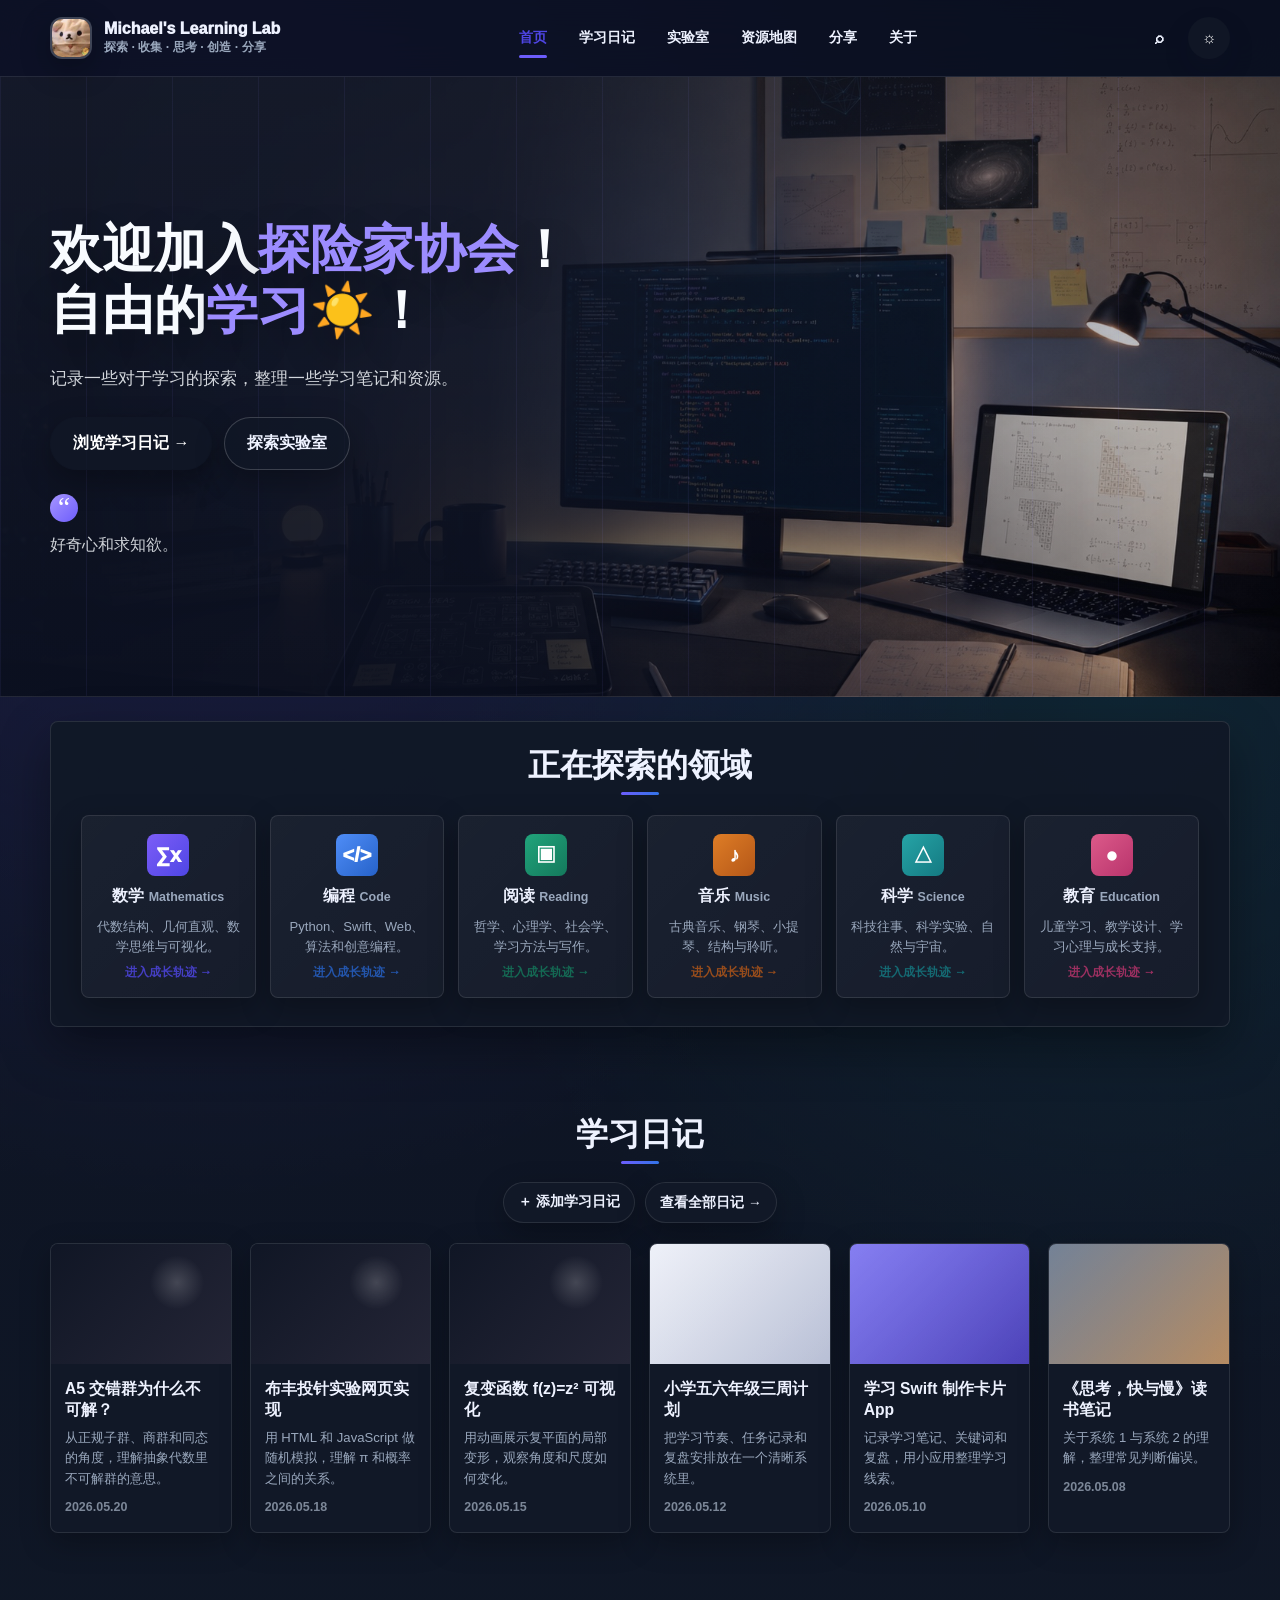
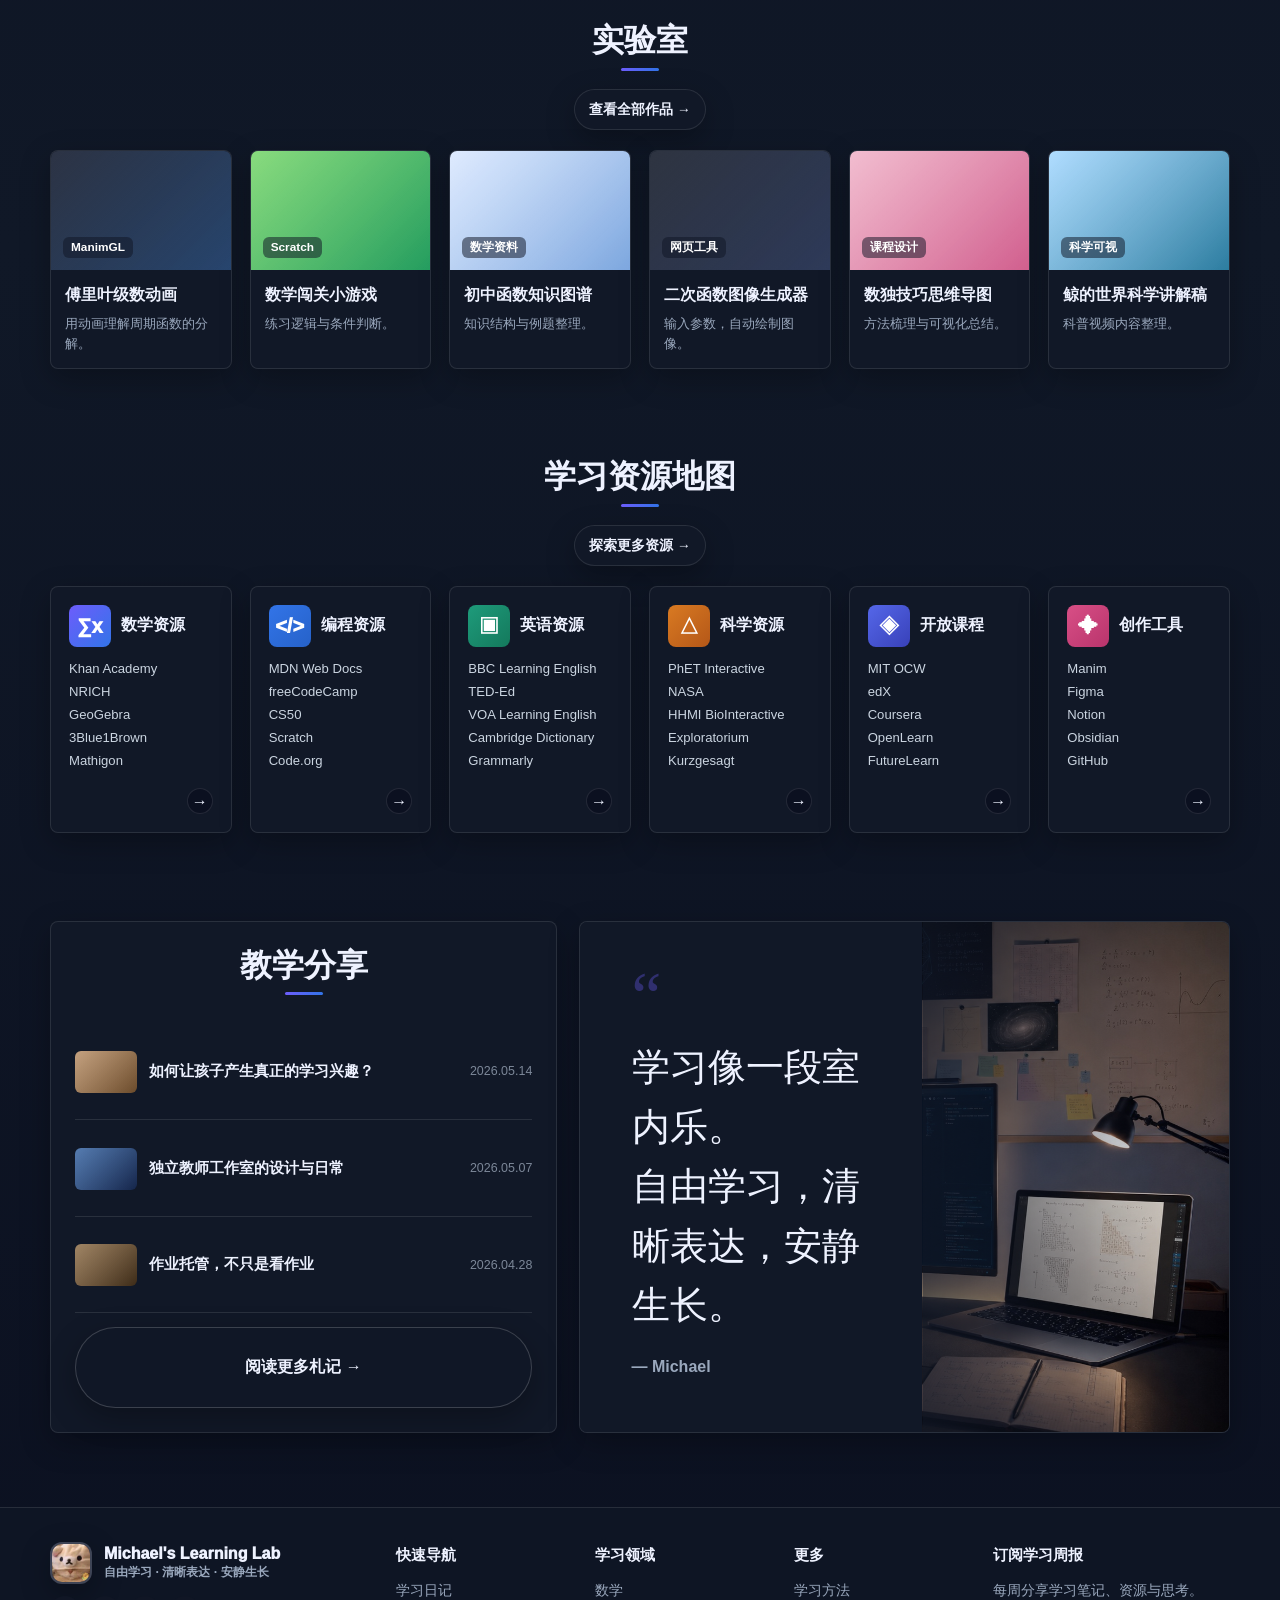
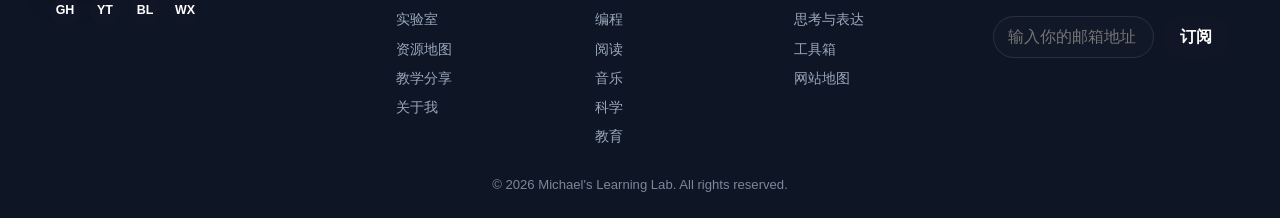
==== commit 668efa4b: "Refine text in hero section of index.html" ====
--- a/index.html
+++ b/index.html
@@ -1403,15 +1403,14 @@
         <div class="hero-copy">
           <h1>欢迎加入<span class="accent">探险家协会</span>！<br>自由的<span class="accent">学习☀️</span>！</h1>
           <p class="hero-text">
-            记录一些对于学习的探索，整理笔记和资源，希望它们能帮助更多人开始属于自己的学习之旅。
+            记录一些对于学习的探索，整理一些学习笔记和资源。
           </p>
           <div class="hero-actions">
             <a class="button primary" href="#records">浏览学习日记 →</a>
             <a class="button" href="#works">探索实验室</a>
           </div>
           <p class="quote">
-            保护好自己的好奇心和求知欲。
-            <cite>— Michael</cite>
+            好奇心和求知欲。
           </p>
         </div>
       </div>
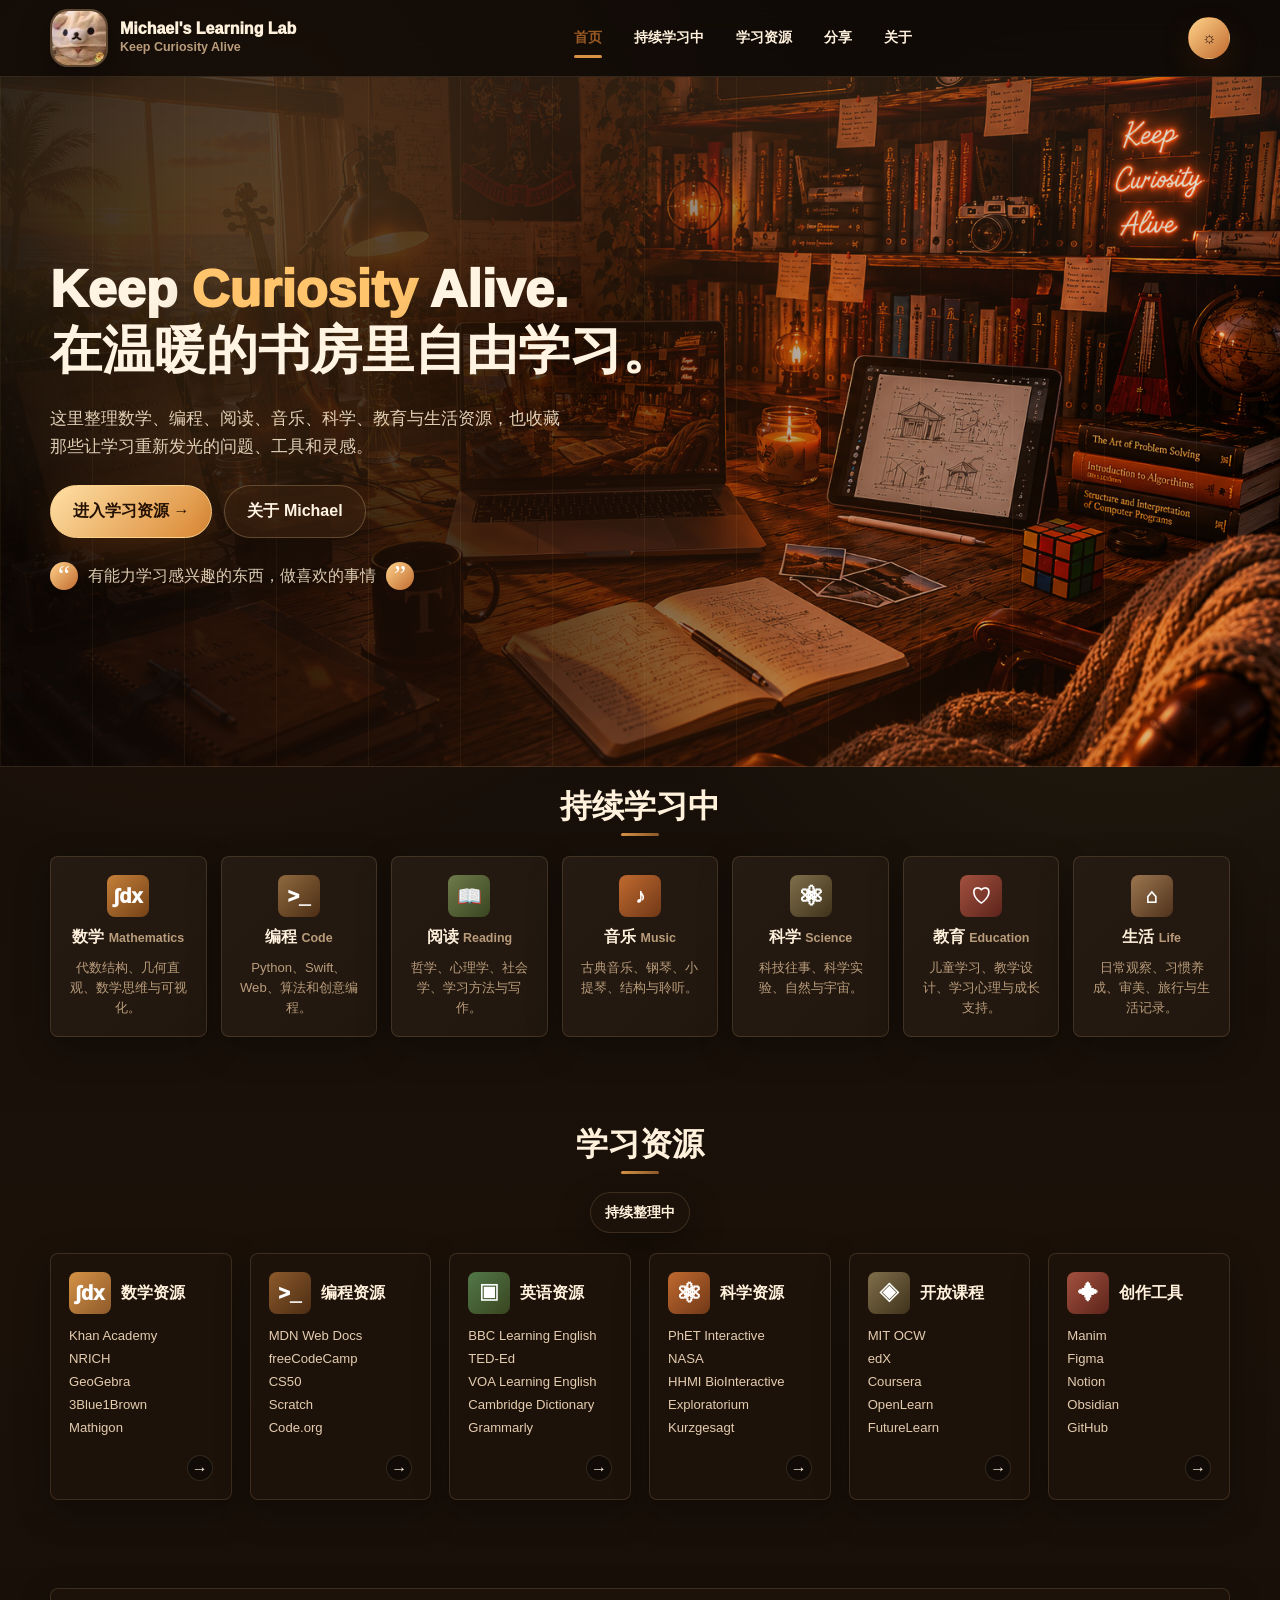
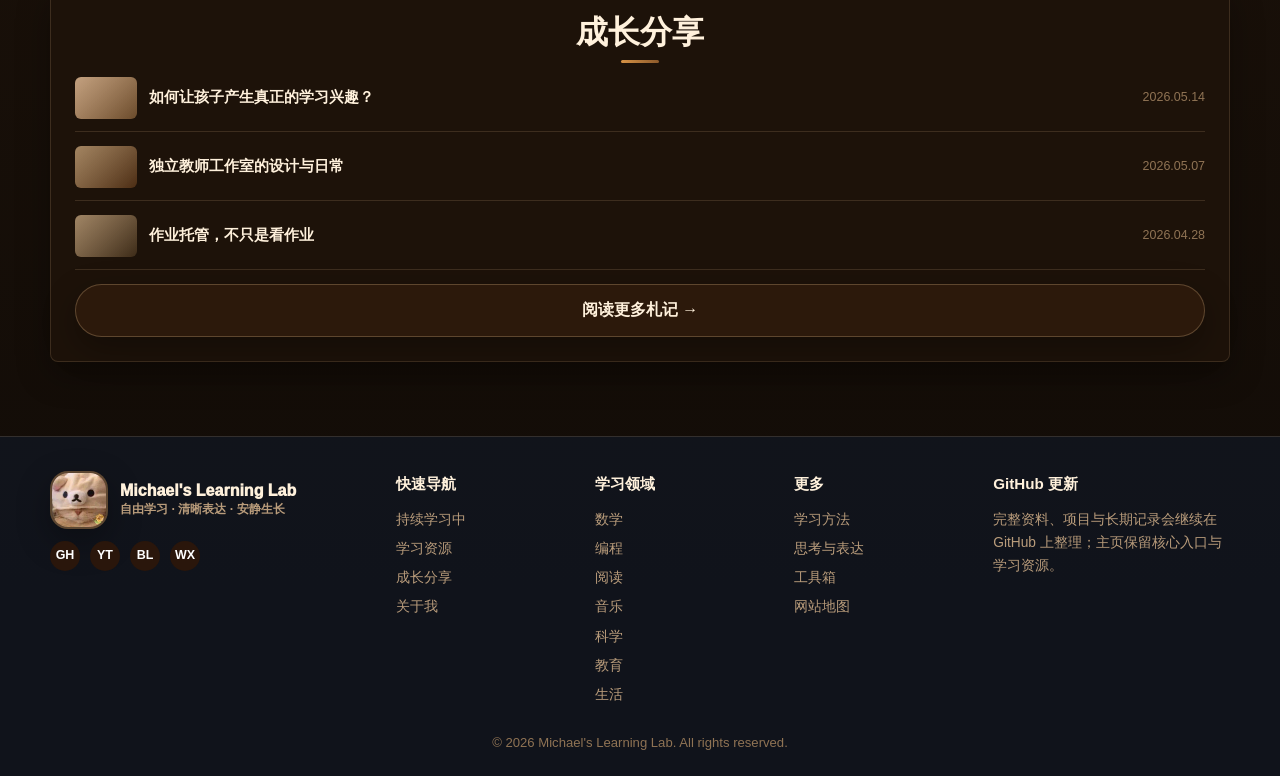
==== commit 506cd865: "Replace homepage with learning card site" ====
--- a/index.html
+++ b/index.html
@@ -4,30 +4,30 @@
 <head>
   <meta charset="utf-8">
   <meta name="viewport" content="width=device-width, initial-scale=1">
-  <title>Michael's Learning Lab</title>
-  <meta name="description" content="Michael 的个人学习记录网站，记录数学、编程、阅读、音乐、科学与教育的探索。">
+  <title>Michael's Learning Lab | Keep Curiosity Alive</title>
+  <meta name="description" content="Michael 的个人学习空间，整理数学、编程、阅读、音乐、科学、教育与生活资源，记录自由学习与清晰表达。">
   <style>
     :root {
       color-scheme: light;
-      --ink: #101625;
-      --ink-soft: #30384d;
-      --muted: #667085;
-      --quiet: #8a91a3;
-      --paper: #ffffff;
-      --wash: #f6f7fb;
-      --wash-strong: #eef1f8;
-      --line: rgba(20, 26, 40, .1);
-      --line-strong: rgba(20, 26, 40, .18);
-      --violet: #6d5dfc;
-      --violet-deep: #4f46e5;
-      --blue: #3274e8;
-      --cyan: #20a7a8;
-      --green: #1e9b7b;
-      --orange: #d97a22;
-      --rose: #d84f86;
-      --navy: #101625;
-      --shadow: 0 20px 50px rgba(18, 26, 48, .09);
-      --shadow-soft: 0 10px 30px rgba(18, 26, 48, .07);
+      --ink: #2b1d12;
+      --ink-soft: #5a412d;
+      --muted: #846b52;
+      --quiet: #a4886b;
+      --paper: #fff8ec;
+      --wash: #f4eadb;
+      --wash-strong: #ead7bd;
+      --line: rgba(78, 45, 20, .14);
+      --line-strong: rgba(78, 45, 20, .25);
+      --violet: #d69245;
+      --violet-deep: #9a5a24;
+      --blue: #8d5a2b;
+      --cyan: #6f7b4a;
+      --green: #527848;
+      --orange: #c06a2f;
+      --rose: #a3513f;
+      --navy: #2a160b;
+      --shadow: 0 22px 58px rgba(62, 37, 15, .14);
+      --shadow-soft: 0 12px 34px rgba(62, 37, 15, .11);
       --sans: -apple-system, BlinkMacSystemFont, "Segoe UI", "PingFang SC", "Microsoft YaHei", sans-serif;
       --serif: "Songti SC", "STSong", "Noto Serif SC", serif;
     }
@@ -49,28 +49,28 @@
       line-height: 1.68;
       letter-spacing: 0;
       background:
-        radial-gradient(circle at 16% 8%, rgba(109, 93, 252, .09), transparent 28%),
-        radial-gradient(circle at 88% 20%, rgba(32, 167, 168, .08), transparent 24%),
-        linear-gradient(180deg, #fbfcff 0%, #f6f7fb 52%, #ffffff 100%);
+        radial-gradient(circle at 16% 8%, rgba(214, 146, 69, .18), transparent 28%),
+        radial-gradient(circle at 88% 20%, rgba(111, 123, 74, .13), transparent 24%),
+        linear-gradient(180deg, #fff8ec 0%, #f4eadb 54%, #fffaf2 100%);
     }
 
     body.dark {
       color-scheme: dark;
-      --ink: #eef2ff;
-      --ink-soft: #cbd5e1;
-      --muted: #9aa8bd;
-      --quiet: #7c8798;
-      --paper: #111827;
-      --wash: #0b1020;
-      --wash-strong: #141b2f;
-      --line: rgba(255, 255, 255, .1);
-      --line-strong: rgba(255, 255, 255, .18);
-      --shadow: 0 20px 50px rgba(0, 0, 0, .35);
-      --shadow-soft: 0 10px 30px rgba(0, 0, 0, .28);
+      --ink: #fff1dc;
+      --ink-soft: #e4ccb0;
+      --muted: #b99c7b;
+      --quiet: #8f7354;
+      --paper: #1d1209;
+      --wash: #100b07;
+      --wash-strong: #2a1a0f;
+      --line: rgba(255, 214, 159, .14);
+      --line-strong: rgba(255, 214, 159, .24);
+      --shadow: 0 24px 60px rgba(0, 0, 0, .42);
+      --shadow-soft: 0 12px 34px rgba(0, 0, 0, .32);
       background:
-        radial-gradient(circle at 16% 8%, rgba(109, 93, 252, .18), transparent 28%),
-        radial-gradient(circle at 88% 20%, rgba(32, 167, 168, .12), transparent 24%),
-        linear-gradient(180deg, #0b1020 0%, #101827 54%, #0b1020 100%);
+        radial-gradient(circle at 16% 8%, rgba(198, 106, 47, .22), transparent 28%),
+        radial-gradient(circle at 88% 20%, rgba(111, 123, 74, .16), transparent 24%),
+        linear-gradient(180deg, #100b07 0%, #1b1109 54%, #100b07 100%);
     }
 
     a {
@@ -95,12 +95,12 @@
       top: 0;
       z-index: 30;
       border-bottom: 1px solid var(--line);
-      background: rgba(255, 255, 255, .82);
+      background: rgba(255, 248, 236, .82);
       backdrop-filter: blur(18px);
     }
 
     body.dark .site-header {
-      background: rgba(11, 16, 32, .78);
+      background: rgba(16, 11, 7, .78);
     }
 
     .nav,
@@ -127,10 +127,10 @@
     }
 
     .brand-mark {
-      width: 42px;
-      height: 42px;
+      width: 58px;
+      height: 58px;
       border: 2px solid var(--line-strong);
-      border-radius: 12px;
+      border-radius: 18px;
       overflow: hidden;
       display: block;
       flex: 0 0 auto;
@@ -227,37 +227,38 @@
     }
 
     .theme-button {
-      color: #fff;
-      background: var(--navy);
-      box-shadow: 0 12px 28px rgba(16, 22, 37, .14);
+      color: #2a160b;
+      background: linear-gradient(135deg, #ffd28a, #c06a2f);
+      box-shadow: 0 12px 28px rgba(96, 45, 14, .28);
     }
 
     .hero {
       position: relative;
-      min-height: 620px;
+      min-height: 690px;
       display: grid;
       align-items: center;
       overflow: hidden;
       border-bottom: 1px solid var(--line);
       background-image:
-        linear-gradient(90deg, rgba(10, 15, 28, .94) 0%, rgba(10, 15, 28, .82) 34%, rgba(10, 15, 28, .46) 57%, rgba(10, 15, 28, .1) 100%),
-        url("assets/personal-cover.jpg");
-      background-position: center right;
+        linear-gradient(90deg, rgba(19, 9, 3, .9) 0%, rgba(37, 18, 7, .75) 37%, rgba(83, 42, 13, .34) 64%, rgba(22, 11, 5, .08) 100%),
+        url("assets/personal-cover.png");
+      background-position: center center;
       background-size: cover;
     }
 
     body.dark .hero {
       background-image:
-        linear-gradient(90deg, rgba(11, 16, 32, .98) 0%, rgba(11, 16, 32, .91) 38%, rgba(11, 16, 32, .55) 58%, rgba(11, 16, 32, .18) 100%),
-        url("assets/personal-cover.jpg");
+        linear-gradient(90deg, rgba(12, 7, 4, .94) 0%, rgba(31, 15, 6, .82) 38%, rgba(74, 36, 12, .36) 64%, rgba(19, 9, 4, .1) 100%),
+        url("assets/personal-cover.png");
     }
 
     .hero::before {
       position: absolute;
       inset: 0;
       background:
-        linear-gradient(180deg, rgba(255, 255, 255, .04), transparent),
-        repeating-linear-gradient(90deg, rgba(141, 130, 255, .07) 0 1px, transparent 1px 86px);
+        radial-gradient(circle at 18% 28%, rgba(255, 187, 92, .18), transparent 30%),
+        linear-gradient(180deg, rgba(255, 218, 161, .08), transparent 42%),
+        repeating-linear-gradient(90deg, rgba(255, 187, 92, .06) 0 1px, transparent 1px 92px);
       pointer-events: none;
       content: "";
     }
@@ -282,8 +283,8 @@
     }
 
     .hero h1 {
-      color: #f8fbff;
-      text-shadow: 0 18px 42px rgba(0, 0, 0, .32);
+      color: #fff4e2;
+      text-shadow: 0 18px 42px rgba(0, 0, 0, .42);
     }
 
     .accent {
@@ -291,12 +292,12 @@
     }
 
     .hero .accent {
-      color: #9c8cff;
+      color: #ffc46c;
     }
 
     .hero-text {
       max-width: 520px;
-      color: rgba(248, 251, 255, .84);
+      color: rgba(255, 238, 210, .86);
       font-size: 1.05rem;
       font-weight: 520;
     }
@@ -317,36 +318,53 @@
       justify-content: center;
       gap: 9px;
       color: var(--ink);
-      background: rgba(255, 255, 255, .76);
+      background: rgba(255, 248, 236, .78);
       font-weight: 900;
       box-shadow: var(--shadow-soft);
     }
 
     body.dark .button {
-      background: rgba(17, 24, 39, .74);
+      background: rgba(51, 29, 13, .74);
     }
 
     .button.primary {
-      border-color: var(--navy);
-      color: #fff;
-      background: var(--navy);
+      border-color: rgba(255, 210, 138, .68);
+      color: #2a160b;
+      background: linear-gradient(135deg, #ffd28a, #c06a2f);
+    }
+
+    .hero .button.primary {
+      border-color: #ffd28a;
+      color: #241103;
+      background: linear-gradient(135deg, #ffe0a5, #d98632);
+      box-shadow: 0 18px 42px rgba(120, 58, 16, .34);
+    }
+
+    .hero .button:not(.primary) {
+      color: #fff4e2;
+      background: rgba(55, 31, 14, .68);
     }
 
     .quote {
-      display: grid;
-      gap: 8px;
-      color: rgba(248, 251, 255, .82);
+      width: fit-content;
+      max-width: 100%;
+      display: inline-grid;
+      grid-template-columns: 28px minmax(0, auto) 28px;
+      align-items: center;
+      column-gap: 10px;
+      color: rgba(255, 238, 210, .84);
       font-family: var(--serif);
       font-size: 1.03rem;
-      line-height: 1.85;
-    }
-
-    .quote::before {
+      line-height: 1.6;
+    }
+
+    .quote::before,
+    .quote::after {
       width: 28px;
       height: 28px;
       border-radius: 999px;
       color: #fff;
-      background: linear-gradient(135deg, #a695ff, var(--violet));
+      background: linear-gradient(135deg, #ffd28a, var(--orange));
       display: grid;
       place-items: center;
       font-family: Georgia, serif;
@@ -355,11 +373,8 @@
       content: "“";
     }
 
-    .quote cite {
-      color: rgba(248, 251, 255, .66);
-      font-family: var(--sans);
-      font-size: .9rem;
-      font-style: normal;
+    .quote::after {
+      content: "”";
     }
 
     section {
@@ -431,27 +446,27 @@
     }
 
     .field-section {
-      margin-top: 24px;
+      margin-top: 20px;
       position: relative;
       z-index: 2;
       padding-top: 0;
     }
 
     .field-panel {
-      padding: 24px 30px 28px;
-      border: 1px solid var(--line);
-      border-radius: 8px;
-      background: rgba(255, 255, 255, .9);
-      box-shadow: var(--shadow);
+      padding: 0;
+      border: 0;
+      border-radius: 0;
+      background: transparent;
+      box-shadow: none;
     }
 
     body.dark .field-panel {
-      background: rgba(17, 24, 39, .92);
+      background: transparent;
     }
 
     .field-grid {
       display: grid;
-      grid-template-columns: repeat(6, minmax(0, 1fr));
+      grid-template-columns: repeat(7, minmax(0, 1fr));
       gap: 14px;
       margin-top: 20px;
     }
@@ -479,20 +494,11 @@
       transition: transform .2s ease, border-color .2s ease, box-shadow .2s ease;
     }
 
-    a.field-card::after {
-      content: "进入成长轨迹 →";
-      color: var(--tone-deep, var(--violet-deep));
-      font-size: .74rem;
-      font-weight: 950;
-      line-height: 1;
-      opacity: .82;
-    }
-
     a.field-card:hover,
     a.field-card:focus-visible {
       transform: translateY(-4px);
       border-color: color-mix(in srgb, var(--tone, var(--violet)) 54%, var(--line));
-      box-shadow: 0 18px 42px rgba(79, 70, 229, .18);
+      box-shadow: 0 18px 42px rgba(143, 84, 28, .18);
       outline: none;
     }
 
@@ -533,18 +539,13 @@
       line-height: 1.52;
     }
 
-    .card-grid,
-    .work-grid,
     .resource-grid {
       display: grid;
       grid-template-columns: repeat(6, minmax(0, 1fr));
       gap: 18px;
     }
 
-    .post-card,
-    .work-card,
-    .resource-card,
-    .note-card {
+    .resource-card {
       overflow: hidden;
       border: 1px solid var(--line);
       border-radius: 8px;
@@ -552,418 +553,6 @@
       box-shadow: var(--shadow-soft);
     }
 
-    .thumb {
-      min-height: 116px;
-      aspect-ratio: 1.5;
-      padding: 12px;
-      display: flex;
-      align-items: flex-end;
-      color: #fff;
-      background:
-        linear-gradient(135deg, rgba(255, 255, 255, .12), rgba(255, 255, 255, 0)),
-        linear-gradient(135deg, var(--tone, var(--violet)), var(--tone-deep, var(--blue)));
-    }
-
-    .thumb.math {
-      background:
-        radial-gradient(circle at 70% 32%, rgba(255, 255, 255, .18), transparent 18%),
-        linear-gradient(135deg, #101625, #242536);
-    }
-
-    .thumb.music {
-      background:
-        repeating-linear-gradient(0deg, transparent 0 16px, rgba(255, 255, 255, .16) 17px, transparent 18px),
-        linear-gradient(135deg, #94623e, #d97a22);
-    }
-
-    .thumb.reading {
-      background:
-        linear-gradient(135deg, rgba(255, 255, 255, .1), transparent),
-        linear-gradient(135deg, #64748b, #b68c63);
-    }
-
-    .tag {
-      width: max-content;
-      max-width: 100%;
-      padding: 4px 8px;
-      border-radius: 6px;
-      color: #fff;
-      background: rgba(16, 22, 37, .52);
-      font-size: .74rem;
-      font-weight: 900;
-      line-height: 1.1;
-    }
-
-    .card-body {
-      padding: 14px;
-      display: grid;
-      gap: 8px;
-    }
-
-    .post-card h3,
-    .work-card h3 {
-      color: var(--ink);
-      font-size: .98rem;
-      line-height: 1.35;
-    }
-
-    .post-card p,
-    .work-card p {
-      color: var(--muted);
-      font-size: .82rem;
-      line-height: 1.55;
-    }
-
-    .date {
-      color: var(--quiet);
-      font-size: .78rem;
-      font-weight: 700;
-    }
-
-    .diary-actions {
-      display: flex;
-      flex-wrap: wrap;
-      justify-content: center;
-      gap: 10px;
-    }
-
-    .link-pill.button-like {
-      border: 1px solid var(--line);
-      cursor: pointer;
-      font-family: inherit;
-    }
-
-    .diary-card {
-      cursor: pointer;
-      transition: transform .2s ease, border-color .2s ease, box-shadow .2s ease;
-    }
-
-    .diary-card:hover,
-    .diary-card:focus-visible {
-      transform: translateY(-4px);
-      border-color: var(--line-strong);
-      box-shadow: 0 18px 42px rgba(18, 26, 48, .13);
-      outline: none;
-    }
-
-    .diary-preview-card {
-      color: inherit;
-      text-decoration: none;
-    }
-
-    .thumb {
-      position: relative;
-    }
-
-    .thumb.has-cover {
-      background-position: center;
-      background-size: cover;
-    }
-
-    .thumb.has-cover::after {
-      position: absolute;
-      inset: 0;
-      background: linear-gradient(180deg, rgba(16, 22, 37, .08), rgba(16, 22, 37, .42));
-      content: "";
-    }
-
-    .thumb.has-cover .tag,
-    .thumb.has-cover .media-badge {
-      position: relative;
-      z-index: 1;
-    }
-
-    .media-badge {
-      position: absolute;
-      right: 12px;
-      top: 12px;
-      padding: 4px 8px;
-      border-radius: 999px;
-      color: #fff;
-      background: rgba(16, 22, 37, .5);
-      font-size: .72rem;
-      font-weight: 950;
-      line-height: 1;
-    }
-
-    .card-actions {
-      display: flex;
-      flex-wrap: wrap;
-      gap: 8px;
-      padding-top: 2px;
-    }
-
-    .card-actions button,
-    .modal-button {
-      min-height: 32px;
-      padding: 7px 10px;
-      border: 1px solid var(--line);
-      border-radius: 8px;
-      color: var(--ink);
-      background: var(--wash);
-      font: inherit;
-      font-size: .76rem;
-      font-weight: 900;
-      cursor: pointer;
-    }
-
-    .card-actions button:hover,
-    .modal-button:hover {
-      border-color: var(--line-strong);
-    }
-
-    .card-actions .danger,
-    .modal-button.danger {
-      color: #b42318;
-      background: rgba(244, 63, 94, .08);
-    }
-
-    body.dark .card-actions button,
-    body.dark .modal-button {
-      background: var(--wash-strong);
-    }
-
-    .empty-state {
-      padding: 28px;
-      border: 1px dashed var(--line-strong);
-      border-radius: 8px;
-      color: var(--muted);
-      text-align: center;
-      background: rgba(255, 255, 255, .42);
-      font-weight: 760;
-    }
-
-    .diary-dialog {
-      width: min(940px, calc(100% - 28px));
-      max-height: min(88vh, 900px);
-      padding: 0;
-      border: 1px solid var(--line-strong);
-      border-radius: 8px;
-      color: var(--ink);
-      background: var(--paper);
-      box-shadow: 0 30px 80px rgba(16, 22, 37, .28);
-    }
-
-    .diary-dialog::backdrop {
-      background: rgba(11, 16, 32, .58);
-      backdrop-filter: blur(8px);
-    }
-
-    .modal-shell {
-      display: grid;
-      max-height: min(88vh, 900px);
-      overflow: auto;
-    }
-
-    .modal-header {
-      position: sticky;
-      top: 0;
-      z-index: 2;
-      padding: 18px 20px;
-      border-bottom: 1px solid var(--line);
-      display: flex;
-      justify-content: space-between;
-      gap: 16px;
-      align-items: center;
-      background: color-mix(in srgb, var(--paper) 92%, transparent);
-      backdrop-filter: blur(16px);
-    }
-
-    .modal-header h3 {
-      font-size: 1.15rem;
-      line-height: 1.3;
-    }
-
-    .modal-close {
-      width: 36px;
-      height: 36px;
-      border: 1px solid var(--line);
-      border-radius: 8px;
-      color: var(--ink);
-      background: var(--wash);
-      font-size: 1.25rem;
-      cursor: pointer;
-    }
-
-    .diary-form,
-    .diary-viewer {
-      padding: 20px;
-      display: grid;
-      gap: 18px;
-    }
-
-    .form-grid {
-      display: grid;
-      grid-template-columns: repeat(3, minmax(0, 1fr));
-      gap: 14px;
-    }
-
-    .field-full {
-      grid-column: 1 / -1;
-    }
-
-    .form-field {
-      display: grid;
-      gap: 7px;
-      color: var(--ink-soft);
-      font-size: .85rem;
-      font-weight: 900;
-    }
-
-    .form-field input,
-    .form-field textarea,
-    .form-field select {
-      width: 100%;
-      border: 1px solid var(--line);
-      border-radius: 8px;
-      padding: 11px 12px;
-      color: var(--ink);
-      background: var(--wash);
-      font: inherit;
-      font-size: .92rem;
-      line-height: 1.45;
-    }
-
-    .form-field textarea {
-      min-height: 210px;
-      resize: vertical;
-      font-family: "SFMono-Regular", Consolas, monospace;
-    }
-
-    .helper-text {
-      color: var(--muted);
-      font-size: .8rem;
-      font-weight: 650;
-      line-height: 1.5;
-    }
-
-    .attachment-list {
-      margin: 0;
-      padding: 0;
-      display: grid;
-      gap: 8px;
-      list-style: none;
-    }
-
-    .attachment-list li {
-      padding: 9px 10px;
-      border: 1px solid var(--line);
-      border-radius: 8px;
-      display: flex;
-      align-items: center;
-      justify-content: space-between;
-      gap: 12px;
-      color: var(--muted);
-      background: var(--wash);
-      font-size: .82rem;
-      font-weight: 760;
-    }
-
-    .attachment-list button {
-      border: 0;
-      color: #b42318;
-      background: transparent;
-      font: inherit;
-      font-weight: 950;
-      cursor: pointer;
-    }
-
-    .form-actions,
-    .viewer-actions {
-      display: flex;
-      flex-wrap: wrap;
-      justify-content: flex-end;
-      gap: 10px;
-      padding-top: 2px;
-    }
-
-    .modal-button.primary {
-      border-color: transparent;
-      color: #fff;
-      background: var(--navy);
-    }
-
-    .viewer-meta {
-      display: flex;
-      flex-wrap: wrap;
-      gap: 10px;
-      color: var(--muted);
-      font-size: .84rem;
-      font-weight: 850;
-    }
-
-    .markdown-body {
-      padding: 18px;
-      border: 1px solid var(--line);
-      border-radius: 8px;
-      color: var(--ink-soft);
-      background: var(--wash);
-    }
-
-    .markdown-body h2,
-    .markdown-body h3 {
-      color: var(--ink);
-      margin: 0 0 10px;
-      line-height: 1.35;
-    }
-
-    .markdown-body p,
-    .markdown-body ul {
-      margin: 0 0 12px;
-    }
-
-    .markdown-body ul {
-      padding-left: 1.15rem;
-    }
-
-    .markdown-body img {
-      max-height: 360px;
-      border-radius: 8px;
-      border: 1px solid var(--line);
-      margin: 12px 0;
-      object-fit: contain;
-      background: #fff;
-    }
-
-    .markdown-body code {
-      padding: 2px 5px;
-      border-radius: 5px;
-      background: rgba(109, 93, 252, .1);
-      font-family: "SFMono-Regular", Consolas, monospace;
-    }
-
-    .media-grid {
-      display: grid;
-      grid-template-columns: repeat(2, minmax(0, 1fr));
-      gap: 14px;
-    }
-
-    .media-item {
-      overflow: hidden;
-      border: 1px solid var(--line);
-      border-radius: 8px;
-      background: var(--wash);
-    }
-
-    .media-item img,
-    .media-item video,
-    .media-item iframe {
-      width: 100%;
-      min-height: 220px;
-      max-height: 420px;
-      display: block;
-      object-fit: contain;
-      background: #0b1020;
-    }
-
-    .media-caption {
-      padding: 10px 12px;
-      color: var(--muted);
-      font-size: .82rem;
-      font-weight: 820;
-      overflow-wrap: anywhere;
-    }
-
     .resource-card {
       min-height: 188px;
       padding: 18px;
@@ -1010,7 +599,7 @@
 
     .journal-layout {
       display: grid;
-      grid-template-columns: .92fr 1.18fr;
+      grid-template-columns: 1fr;
       gap: 22px;
       align-items: stretch;
     }
@@ -1059,67 +648,6 @@
       white-space: nowrap;
     }
 
-    .quote-panel {
-      min-height: 290px;
-      border: 1px solid var(--line);
-      border-radius: 8px;
-      display: grid;
-      grid-template-columns: 1fr .9fr;
-      overflow: hidden;
-      background: var(--paper);
-      box-shadow: var(--shadow-soft);
-    }
-
-    .quote-panel-text {
-      padding: clamp(24px, 4vw, 52px);
-      display: grid;
-      align-content: center;
-      gap: 18px;
-      background:
-        linear-gradient(90deg, var(--paper), rgba(255, 255, 255, .58));
-    }
-
-    body.dark .quote-panel-text {
-      background:
-        linear-gradient(90deg, var(--paper), rgba(17, 24, 39, .52));
-    }
-
-    .quote-mark {
-      color: rgba(109, 93, 252, .34);
-      font-family: Georgia, serif;
-      font-size: 4.2rem;
-      line-height: .7;
-    }
-
-    .quote-panel blockquote {
-      margin: 0;
-      color: var(--ink);
-      font-family: var(--serif);
-      font-size: clamp(1.6rem, 3vw, 2.6rem);
-      line-height: 1.55;
-    }
-
-    .quote-panel cite {
-      color: var(--muted);
-      font-style: normal;
-      font-weight: 800;
-    }
-
-    .quote-visual {
-      min-height: 100%;
-      background-image:
-        linear-gradient(90deg, rgba(255, 255, 255, .72), rgba(255, 255, 255, 0)),
-        url("assets/personal-cover.jpg");
-      background-position: center right;
-      background-size: cover;
-    }
-
-    body.dark .quote-visual {
-      background-image:
-        linear-gradient(90deg, rgba(17, 24, 39, .72), rgba(17, 24, 39, 0)),
-        url("assets/personal-cover.jpg");
-    }
-
     .footer {
       margin-top: 30px;
       padding: 34px 0 22px;
@@ -1188,34 +716,6 @@
       list-style: none;
     }
 
-    .subscribe-form {
-      display: grid;
-      grid-template-columns: 1fr auto;
-      gap: 8px;
-      margin-top: 2px;
-    }
-
-    .subscribe-form input {
-      min-width: 0;
-      height: 42px;
-      border: 1px solid var(--line);
-      border-radius: 999px;
-      padding: 0 14px;
-      color: var(--ink);
-      background: var(--paper);
-      font: inherit;
-    }
-
-    .subscribe-form button {
-      border: 0;
-      border-radius: 999px;
-      padding: 0 18px;
-      color: #fff;
-      background: var(--navy);
-      font: inherit;
-      font-weight: 900;
-    }
-
     .copyright {
       width: min(1180px, calc(100% - 44px));
       margin: 26px auto 0;
@@ -1243,8 +743,6 @@
       }
 
       .field-grid,
-      .card-grid,
-      .work-grid,
       .resource-grid {
         grid-template-columns: repeat(3, minmax(0, 1fr));
       }
@@ -1292,15 +790,15 @@
       .hero {
         min-height: auto;
         background-image:
-          linear-gradient(180deg, rgba(10, 15, 28, .94), rgba(10, 15, 28, .72)),
-          url("assets/personal-cover.jpg");
+          linear-gradient(180deg, rgba(19, 9, 3, .94), rgba(55, 27, 9, .72)),
+          url("assets/personal-cover.png");
         background-position: center right;
       }
 
       body.dark .hero {
         background-image:
-          linear-gradient(180deg, rgba(11, 16, 32, .98), rgba(11, 16, 32, .86)),
-          url("assets/personal-cover.jpg");
+          linear-gradient(180deg, rgba(12, 7, 4, .98), rgba(45, 22, 8, .86)),
+          url("assets/personal-cover.png");
       }
 
       .hero-inner {
@@ -1321,16 +819,9 @@
       }
 
       .field-grid,
-      .card-grid,
-      .work-grid,
       .resource-grid,
-      .journal-layout,
-      .quote-panel {
+      .journal-layout {
         grid-template-columns: 1fr;
-      }
-
-      .quote-visual {
-        min-height: 220px;
       }
 
       .note-item {
@@ -1347,19 +838,12 @@
         grid-template-columns: repeat(2, minmax(0, 1fr));
       }
 
-      .hero-actions,
-      .subscribe-form {
+      .hero-actions {
         grid-template-columns: 1fr;
         display: grid;
       }
 
-      .form-grid,
-      .media-grid {
-        grid-template-columns: 1fr;
-      }
-
-      .button,
-      .subscribe-form button {
+      .button {
         width: 100%;
       }
 
@@ -1374,24 +858,22 @@
   <header class="site-header">
     <nav class="nav" aria-label="主导航">
       <a class="brand" href="./">
-        <span class="brand-mark" aria-hidden="true"><img src="assets/site-logo.jpg" alt=""></span>
+        <span class="brand-mark" aria-hidden="true"><img src="assets/profile-icon.jpg" alt=""></span>
         <span>
           <span class="brand-title">Michael's Learning Lab</span>
-          <span class="brand-subtitle">探索 · 收集 · 思考 · 创造 · 分享</span>
+          <span class="brand-subtitle">Keep Curiosity Alive</span>
         </span>
       </a>
 
       <div class="nav-links">
         <a href="#home" aria-current="page">首页</a>
-        <a href="#records">学习日记</a>
-        <a href="#works">实验室</a>
-        <a href="#resources">资源地图</a>
+        <a href="#fields">持续学习中</a>
+        <a href="#resources">学习资源</a>
         <a href="#journal">分享</a>
         <a href="#about">关于</a>
       </div>
 
       <div class="nav-tools" aria-label="页面工具">
-        <button class="icon-button" type="button" aria-label="搜索">⌕</button>
         <button class="icon-button theme-button" type="button" aria-label="切换深色模式" id="themeButton">☼</button>
       </div>
     </nav>
@@ -1401,16 +883,16 @@
     <section class="hero" id="home" aria-label="个人学习记录网站">
       <div class="hero-inner">
         <div class="hero-copy">
-          <h1>欢迎加入<span class="accent">探险家协会</span>！<br>自由的<span class="accent">学习☀️</span>！</h1>
+          <h1>Keep <span class="accent">Curiosity</span> Alive.<br>在温暖的书房里自由学习。</h1>
           <p class="hero-text">
-            记录一些对于学习的探索，整理一些学习笔记和资源。
+            这里整理数学、编程、阅读、音乐、科学、教育与生活资源，也收藏那些让学习重新发光的问题、工具和灵感。
           </p>
           <div class="hero-actions">
-            <a class="button primary" href="#records">浏览学习日记 →</a>
-            <a class="button" href="#works">探索实验室</a>
+            <a class="button primary" href="#resources">进入学习资源 →</a>
+            <a class="button" href="#about">关于 Michael</a>
           </div>
           <p class="quote">
-            好奇心和求知欲。
+            有能力学习感兴趣的东西，做喜欢的事情
           </p>
         </div>
       </div>
@@ -1420,146 +902,76 @@
       <div class="section-inner">
         <div class="field-panel">
           <div class="section-title center">
-            <h2 id="fields-title">正在探索的领域</h2>
+            <h2 id="fields-title">持续学习中</h2>
           </div>
 
           <div class="field-grid">
             <a class="field-card" href="math-growth/" aria-label="查看数学学习成长轨迹"
-              style="--tone: #7c5df7; --tone-deep: #4f46e5">
-              <span class="field-icon">∑x</span>
+              style="--tone: #c6813a; --tone-deep: #744116">
+              <span class="field-icon">∫dx</span>
               <h3>数学 <span>Mathematics</span></h3>
               <p>代数结构、几何直观、数学思维与可视化。</p>
             </a>
 
             <a class="field-card" href="code-growth/" aria-label="查看编程创作成长轨迹"
-              style="--tone: #4f8df7; --tone-deep: #2662c9">
-              <span class="field-icon">&lt;/&gt;</span>
+              style="--tone: #8f6a3f; --tone-deep: #4c2d14">
+              <span class="field-icon">&gt;_</span>
               <h3>编程 <span>Code</span></h3>
               <p>Python、Swift、Web、算法和创意编程。</p>
             </a>
 
             <a class="field-card" href="reading-growth/" aria-label="查看阅读思想成长轨迹"
-              style="--tone: #21a47b; --tone-deep: #14795c">
-              <span class="field-icon">▣</span>
+              style="--tone: #6f7b4a; --tone-deep: #394520">
+              <span class="field-icon">📖</span>
               <h3>阅读 <span>Reading</span></h3>
               <p>哲学、心理学、社会学、学习方法与写作。</p>
             </a>
 
             <a class="field-card" href="music-growth/" aria-label="查看音乐聆听成长轨迹"
-              style="--tone: #de7d26; --tone-deep: #b45718">
+              style="--tone: #c06a2f; --tone-deep: #713817">
               <span class="field-icon">♪</span>
               <h3>音乐 <span>Music</span></h3>
               <p>古典音乐、钢琴、小提琴、结构与聆听。</p>
             </a>
 
             <a class="field-card" href="science-growth/" aria-label="查看科学探索成长轨迹"
-              style="--tone: #26a4a6; --tone-deep: #147a82">
-              <span class="field-icon">△</span>
+              style="--tone: #806f4b; --tone-deep: #3f321b">
+              <span class="field-icon">⚛</span>
               <h3>科学 <span>Science</span></h3>
               <p>科技往事、科学实验、自然与宇宙。</p>
             </a>
 
             <a class="field-card" href="education-growth/" aria-label="查看教育理解成长轨迹"
-              style="--tone: #dc5a8a; --tone-deep: #b9346c">
-              <span class="field-icon">●</span>
+              style="--tone: #a3513f; --tone-deep: #5c241b">
+              <span class="field-icon">♡</span>
               <h3>教育 <span>Education</span></h3>
               <p>儿童学习、教学设计、学习心理与成长支持。</p>
+            </a>
+
+            <a class="field-card" href="life-growth/" aria-label="查看生活成长轨迹"
+              style="--tone: #9c7650; --tone-deep: #4f321c">
+              <span class="field-icon">⌂</span>
+              <h3>生活 <span>Life</span></h3>
+              <p>日常观察、习惯养成、审美、旅行与生活记录。</p>
             </a>
           </div>
         </div>
       </div>
     </section>
 
-    <section id="records" aria-labelledby="records-title">
-      <div class="section-inner">
-        <div class="section-head">
-          <div class="section-title">
-            <h2 id="records-title">学习日记</h2>
-          </div>
-          <div class="diary-actions" aria-label="学习日记操作">
-            <button class="link-pill button-like" type="button" id="addDiaryButton">＋ 添加学习日记</button>
-            <a class="link-pill" href="diary/">查看全部日记 →</a>
-          </div>
-        </div>
-        <div class="card-grid" id="diaryGrid" data-diary-mode="preview" data-diary-limit="6" aria-live="polite"></div>
-        <p class="empty-state" id="diaryEmpty" hidden>还没有学习日记。点击上方按钮，添加第一张卡片。</p>
-      </div>
-    </section>
-
-    <section id="works" aria-labelledby="works-title">
-      <div class="section-inner">
-        <div class="section-head">
-          <div class="section-title">
-            <h2 id="works-title">实验室</h2>
-          </div>
-          <a class="link-pill" href="#works">查看全部作品 →</a>
-        </div>
-
-        <div class="work-grid">
-          <article class="work-card">
-            <div class="thumb" style="--tone: #0f172a; --tone-deep: #27456e"><span class="tag">ManimGL</span></div>
-            <div class="card-body">
-              <h3>傅里叶级数动画</h3>
-              <p>用动画理解周期函数的分解。</p>
-            </div>
-          </article>
-
-          <article class="work-card">
-            <div class="thumb" style="--tone: #78d66c; --tone-deep: #249d5f"><span class="tag">Scratch</span></div>
-            <div class="card-body">
-              <h3>数学闯关小游戏</h3>
-              <p>练习逻辑与条件判断。</p>
-            </div>
-          </article>
-
-          <article class="work-card">
-            <div class="thumb" style="--tone: #dae8ff; --tone-deep: #7da7df"><span class="tag">数学资料</span></div>
-            <div class="card-body">
-              <h3>初中函数知识图谱</h3>
-              <p>知识结构与例题整理。</p>
-            </div>
-          </article>
-
-          <article class="work-card">
-            <div class="thumb" style="--tone: #111827; --tone-deep: #2e3a59"><span class="tag">网页工具</span></div>
-            <div class="card-body">
-              <h3>二次函数图像生成器</h3>
-              <p>输入参数，自动绘制图像。</p>
-            </div>
-          </article>
-
-          <article class="work-card">
-            <div class="thumb" style="--tone: #f0b4c9; --tone-deep: #d15f8e"><span class="tag">课程设计</span></div>
-            <div class="card-body">
-              <h3>数独技巧思维导图</h3>
-              <p>方法梳理与可视化总结。</p>
-            </div>
-          </article>
-
-          <article class="work-card">
-            <div class="thumb" style="--tone: #a5d8ff; --tone-deep: #2c7da0"><span class="tag">科学可视</span></div>
-            <div class="card-body">
-              <h3>鲸的世界科学讲解稿</h3>
-              <p>科普视频内容整理。</p>
-            </div>
-          </article>
-        </div>
-      </div>
-    </section>
-
     <section id="resources" aria-labelledby="resources-title">
       <div class="section-inner">
         <div class="section-head">
           <div class="section-title">
-            <h2 id="resources-title">学习资源地图</h2>
+            <h2 id="resources-title">学习资源</h2>
           </div>
-          <a class="link-pill" href="#resources">探索更多资源 →</a>
+          <span class="link-pill">持续整理中</span>
         </div>
 
         <div class="resource-grid">
           <article class="resource-card">
             <div class="resource-top">
-              <div class="resource-title"><span class="resource-icon">∑x</span>数学资源</div>
+              <div class="resource-title"><span class="resource-icon">∫dx</span>数学资源</div>
               <ul>
                 <li>Khan Academy</li>
                 <li>NRICH</li>
@@ -1574,7 +986,7 @@
           <article class="resource-card">
             <div class="resource-top">
               <div class="resource-title"><span class="resource-icon"
-                  style="--tone: var(--blue); --tone-deep: #2662c9">&lt;/&gt;</span>编程资源</div>
+                  style="--tone: var(--blue); --tone-deep: #4c2d14">&gt;_</span>编程资源</div>
               <ul>
                 <li>MDN Web Docs</li>
                 <li>freeCodeCamp</li>
@@ -1589,7 +1001,7 @@
           <article class="resource-card">
             <div class="resource-top">
               <div class="resource-title"><span class="resource-icon"
-                  style="--tone: var(--green); --tone-deep: #14795c">▣</span>英语资源</div>
+                  style="--tone: var(--green); --tone-deep: #394520">▣</span>英语资源</div>
               <ul>
                 <li>BBC Learning English</li>
                 <li>TED-Ed</li>
@@ -1604,7 +1016,7 @@
           <article class="resource-card">
             <div class="resource-top">
               <div class="resource-title"><span class="resource-icon"
-                  style="--tone: var(--orange); --tone-deep: #b45718">△</span>科学资源</div>
+                  style="--tone: var(--orange); --tone-deep: #713817">⚛</span>科学资源</div>
               <ul>
                 <li>PhET Interactive</li>
                 <li>NASA</li>
@@ -1619,7 +1031,7 @@
           <article class="resource-card">
             <div class="resource-top">
               <div class="resource-title"><span class="resource-icon"
-                  style="--tone: #5567e9; --tone-deep: #3841b9">◈</span>开放课程</div>
+                  style="--tone: #806f4b; --tone-deep: #3f321b">◈</span>开放课程</div>
               <ul>
                 <li>MIT OCW</li>
                 <li>edX</li>
@@ -1634,7 +1046,7 @@
           <article class="resource-card">
             <div class="resource-top">
               <div class="resource-title"><span class="resource-icon"
-                  style="--tone: var(--rose); --tone-deep: #b9346c">✦</span>创作工具</div>
+                  style="--tone: var(--rose); --tone-deep: #5c241b">✦</span>创作工具</div>
               <ul>
                 <li>Manim</li>
                 <li>Figma</li>
@@ -1654,7 +1066,7 @@
         <div class="journal-layout">
           <article class="note-list">
             <div class="section-title">
-              <h2 id="journal-title">教学分享</h2>
+              <h2 id="journal-title">成长分享</h2>
             </div>
 
             <div class="note-item">
@@ -1664,7 +1076,7 @@
             </div>
 
             <div class="note-item">
-              <span class="mini-thumb" style="--tone: #305f9f; --tone-deep: #15254a"></span>
+              <span class="mini-thumb" style="--tone: #8f6a3f; --tone-deep: #4c2d14"></span>
               <h3>独立教师工作室的设计与日常</h3>
               <time>2026.05.07</time>
             </div>
@@ -1677,95 +1089,16 @@
 
             <a class="button" href="#journal">阅读更多札记 →</a>
           </article>
-
-          <article class="quote-panel" id="about">
-            <div class="quote-panel-text">
-              <span class="quote-mark">“</span>
-              <blockquote>学习像一段室内乐。<br>自由学习，清晰表达，安静生长。</blockquote>
-              <cite>— Michael</cite>
-            </div>
-            <div class="quote-visual" aria-hidden="true"></div>
-          </article>
         </div>
       </div>
     </section>
   </main>
 
-  <dialog class="diary-dialog" id="diaryEditor">
-    <div class="modal-shell">
-      <div class="modal-header">
-        <h3 id="diaryEditorTitle">添加学习日记</h3>
-        <button class="modal-close" type="button" data-close-dialog="diaryEditor" aria-label="关闭">×</button>
-      </div>
-      <form class="diary-form" id="diaryForm">
-        <input type="hidden" id="diaryId">
-        <div class="form-grid">
-          <label class="form-field">
-            标题
-            <input id="diaryTitleInput" type="text" placeholder="例如：今天理解了函数图像" required>
-          </label>
-          <label class="form-field">
-            分类
-            <input id="diaryCategoryInput" type="text" placeholder="数学 / 编程" required>
-          </label>
-          <label class="form-field">
-            日期
-            <input id="diaryDateInput" type="date" required>
-          </label>
-          <label class="form-field field-full">
-            摘要
-            <input id="diarySummaryInput" type="text" placeholder="写一句卡片上显示的摘要">
-          </label>
-          <label class="form-field field-full">
-            卡片封面
-            <input id="diaryCoverInput" type="file" accept="image/*">
-            <span class="helper-text">上传一张图片作为日记卡片封面；不上传时使用系统配色封面。</span>
-          </label>
-          <label class="form-field field-full">
-            Markdown 内容
-            <textarea id="diaryMarkdownInput"
-              placeholder="## 今天学了什么&#10;- 一个重要问题&#10;- 一个新的理解&#10;&#10;也可以写图片：![说明](图片地址)" required></textarea>
-            <span class="helper-text">支持标题、列表、加粗、链接和 Markdown 图片。上传的图片、视频、PDF 会作为附件显示在详情里。</span>
-          </label>
-          <label class="form-field field-full">
-            添加附件
-            <input id="diaryFileInput" type="file" accept="image/*,video/*,application/pdf" multiple>
-            <span class="helper-text">本地草稿会把附件保存到浏览器数据库中，适合在这台电脑上预览和设计。</span>
-          </label>
-        </div>
-        <ul class="attachment-list" id="coverAttachmentList" aria-label="当前封面"></ul>
-        <ul class="attachment-list" id="existingAttachmentList" aria-label="已有附件"></ul>
-        <div class="form-actions">
-          <button class="modal-button" type="button" data-close-dialog="diaryEditor">取消</button>
-          <button class="modal-button primary" type="submit">保存日记</button>
-        </div>
-      </form>
-    </div>
-  </dialog>
-
-  <dialog class="diary-dialog" id="diaryViewer">
-    <div class="modal-shell">
-      <div class="modal-header">
-        <h3 id="viewerTitle">学习日记</h3>
-        <button class="modal-close" type="button" data-close-dialog="diaryViewer" aria-label="关闭">×</button>
-      </div>
-      <article class="diary-viewer">
-        <div class="viewer-meta" id="viewerMeta"></div>
-        <div class="markdown-body" id="viewerMarkdown"></div>
-        <div class="media-grid" id="viewerMedia"></div>
-        <div class="viewer-actions">
-          <button class="modal-button" type="button" id="viewerEditButton">编辑</button>
-          <button class="modal-button danger" type="button" id="viewerDeleteButton">删除</button>
-        </div>
-      </article>
-    </div>
-  </dialog>
-
-  <footer class="footer">
+  <footer class="footer" id="about">
     <div class="footer-inner">
       <div class="footer-brand">
         <a class="brand" href="./">
-          <span class="brand-mark" aria-hidden="true"><img src="assets/site-logo.jpg" alt=""></span>
+          <span class="brand-mark" aria-hidden="true"><img src="assets/profile-icon.jpg" alt=""></span>
           <span>
             <span class="brand-title">Michael's Learning Lab</span>
             <span class="brand-subtitle">自由学习 · 清晰表达 · 安静生长</span>
@@ -1782,10 +1115,9 @@
       <div class="footer-column">
         <h3>快速导航</h3>
         <ul>
-          <li><a href="#records">学习日记</a></li>
-          <li><a href="#works">实验室</a></li>
-          <li><a href="#resources">资源地图</a></li>
-          <li><a href="#journal">教学分享</a></li>
+          <li><a href="#fields">持续学习中</a></li>
+          <li><a href="#resources">学习资源</a></li>
+          <li><a href="#journal">成长分享</a></li>
           <li><a href="#about">关于我</a></li>
         </ul>
       </div>
@@ -1799,6 +1131,7 @@
           <li>音乐</li>
           <li>科学</li>
           <li>教育</li>
+          <li>生活</li>
         </ul>
       </div>
 
@@ -1813,12 +1146,8 @@
       </div>
 
       <div class="subscribe">
-        <h3>订阅学习周报</h3>
-        <p>每周分享学习笔记、资源与思考。</p>
-        <form class="subscribe-form">
-          <input type="email" placeholder="输入你的邮箱地址" aria-label="邮箱地址">
-          <button type="button">订阅</button>
-        </form>
+        <h3>GitHub 更新</h3>
+        <p>完整资料、项目与长期记录会继续在 GitHub 上整理；主页保留核心入口与学习资源。</p>
       </div>
     </div>
 
@@ -1827,613 +1156,17 @@
 
   <script>
     const themeButton = document.getElementById("themeButton");
+
+    function syncThemeButton() {
+      themeButton.textContent = document.body.classList.contains("dark") ? "☼" : "◐";
+    }
+
     themeButton.addEventListener("click", () => {
       document.body.classList.toggle("dark");
-      themeButton.textContent = document.body.classList.contains("dark") ? "☼" : "◐";
+      syncThemeButton();
     });
 
-    const diaryStorageKey = "michael-learning-lab-diaries-v1";
-    const mediaDbName = "michael-learning-lab-media";
-    const mediaStoreName = "attachments";
-    let diaries = [];
-    let editingRemovedAttachments = new Set();
-    let editingCoverRemoved = false;
-    let activeViewerId = null;
-    let viewerObjectUrls = [];
-    let coverObjectUrls = [];
-    let mediaDbPromise = null;
-
-    const defaultDiaries = [
-      {
-        id: "sample-a5",
-        title: "A5 交错群为什么不可解？",
-        category: "数学",
-        date: "2026-05-20",
-        summary: "从正规子群、商群和同态的角度，理解抽象代数里不可解群的意思。",
-        thumbClass: "math",
-        markdown: "## 今天的核心问题\nA5 交错群为什么不可解？\n\n- 先看正规子群结构。\n- 再看商群和同态如何限制可解性。\n- 最后把抽象代数里的“不可解”翻译成可以理解的结构语言。\n\n**收获：** 不可解不是“没有办法”，而是某种结构无法被逐层拆成交换群。",
-        attachments: []
-      },
-      {
-        id: "sample-buffon",
-        title: "布丰投针实验网页实现",
-        category: "编程 / 数学",
-        date: "2026-05-18",
-        summary: "用 HTML 和 JavaScript 做随机模拟，理解 π 和概率之间的关系。",
-        tone: "#f1c89b",
-        toneDeep: "#df7e3b",
-        markdown: "## 项目记录\n今天用网页模拟布丰投针实验。\n\n- 用随机数生成投针位置和角度。\n- 统计穿线次数。\n- 观察实验次数变多后，估计值如何接近 π。\n\n可以继续做成一个互动页面，让用户调节针长、线距和实验次数。",
-        attachments: []
-      },
-      {
-        id: "sample-complex",
-        title: "复变函数 f(z)=z² 可视化",
-        category: "数学 / 可视化",
-        date: "2026-05-15",
-        summary: "用动画展示复平面的局部变形，观察角度和尺度如何变化。",
-        tone: "#101625",
-        toneDeep: "#244165",
-        markdown: "## 可视化想法\n把复平面上的网格输入到函数 f(z)=z² 中，观察图像怎样变形。\n\n- 原点附近被压缩。\n- 角度会翻倍。\n- 网格线变成更有曲率的结构。\n\n这类动画很适合用 Manim 或 Web Canvas 做成作品。",
-        attachments: []
-      },
-      {
-        id: "sample-plan",
-        title: "小学五六年级三周计划",
-        category: "教育",
-        date: "2026-05-12",
-        summary: "把学习节奏、任务记录和复盘安排放在一个清晰系统里。",
-        tone: "#eceff8",
-        toneDeep: "#b8bfd5",
-        markdown: "## 计划重点\n三周计划要避免塞满任务，而是建立稳定节奏。\n\n- 每天有明确的小目标。\n- 每周有一次复盘。\n- 把作业、阅读、数学思考和表达练习分开记录。\n\n好的计划应该让孩子更清楚，而不是更焦虑。",
-        attachments: []
-      },
-      {
-        id: "sample-swift",
-        title: "学习 Swift 制作卡片 App",
-        category: "编程 / Swift",
-        date: "2026-05-10",
-        summary: "记录学习笔记、关键词和复盘，用小应用整理学习线索。",
-        tone: "#756df0",
-        toneDeep: "#4c42b8",
-        markdown: "## Swift 学习\n今天的目标是做一个卡片式学习 App 原型。\n\n- 卡片记录标题、关键词和复盘。\n- 列表负责浏览。\n- 详情页负责展开内容。\n\n这个网页日记系统也可以作为 App 设计的参考。",
-        attachments: []
-      },
-      {
-        id: "sample-reading",
-        title: "《思考，快与慢》读书笔记",
-        category: "阅读",
-        date: "2026-05-08",
-        summary: "关于系统 1 与系统 2 的理解，整理常见判断偏误。",
-        thumbClass: "reading",
-        markdown: "## 阅读笔记\n系统 1 很快，系统 2 很慢，但真正困难的是知道什么时候需要慢下来。\n\n- 快速判断节省精力。\n- 慢速思考帮助检查偏误。\n- 学习时要给自己留出复盘空间。\n\n这本书适合做成一组主题卡片。",
-        attachments: []
-      }
-    ];
-
-    const tonePresets = [
-      { pattern: /数学/, thumbClass: "math", tone: "#101625", toneDeep: "#242536" },
-      { pattern: /编程|代码|Swift|Web/i, tone: "#756df0", toneDeep: "#4c42b8" },
-      { pattern: /阅读|书/, thumbClass: "reading", tone: "#64748b", toneDeep: "#b68c63" },
-      { pattern: /音乐|钢琴|小提琴/, thumbClass: "music", tone: "#94623e", toneDeep: "#d97a22" },
-      { pattern: /科学|实验/, tone: "#26a4a6", toneDeep: "#147a82" },
-      { pattern: /教育|教学/, tone: "#eceff8", toneDeep: "#b8bfd5" }
-    ];
-
-    const diaryGrid = document.getElementById("diaryGrid");
-    const diaryEmpty = document.getElementById("diaryEmpty");
-    const addDiaryButton = document.getElementById("addDiaryButton");
-    const diaryEditor = document.getElementById("diaryEditor");
-    const diaryViewer = document.getElementById("diaryViewer");
-    const diaryForm = document.getElementById("diaryForm");
-    const diaryIdInput = document.getElementById("diaryId");
-    const diaryTitleInput = document.getElementById("diaryTitleInput");
-    const diaryCategoryInput = document.getElementById("diaryCategoryInput");
-    const diaryDateInput = document.getElementById("diaryDateInput");
-    const diarySummaryInput = document.getElementById("diarySummaryInput");
-    const diaryMarkdownInput = document.getElementById("diaryMarkdownInput");
-    const diaryCoverInput = document.getElementById("diaryCoverInput");
-    const diaryFileInput = document.getElementById("diaryFileInput");
-    const diaryEditorTitle = document.getElementById("diaryEditorTitle");
-    const coverAttachmentList = document.getElementById("coverAttachmentList");
-    const existingAttachmentList = document.getElementById("existingAttachmentList");
-    const viewerTitle = document.getElementById("viewerTitle");
-    const viewerMeta = document.getElementById("viewerMeta");
-    const viewerMarkdown = document.getElementById("viewerMarkdown");
-    const viewerMedia = document.getElementById("viewerMedia");
-    const viewerEditButton = document.getElementById("viewerEditButton");
-    const viewerDeleteButton = document.getElementById("viewerDeleteButton");
-
-    function cloneDefaultDiaries() {
-      return defaultDiaries.map((diary) => ({ ...diary, attachments: [] }));
-    }
-
-    function loadDiaries() {
-      try {
-        const saved = JSON.parse(localStorage.getItem(diaryStorageKey) || "null");
-        if (Array.isArray(saved)) {
-          return saved;
-        }
-      } catch (error) {
-        console.warn("Unable to load diary data", error);
-      }
-      const initial = cloneDefaultDiaries();
-      localStorage.setItem(diaryStorageKey, JSON.stringify(initial));
-      return initial;
-    }
-
-    function saveDiaries() {
-      localStorage.setItem(diaryStorageKey, JSON.stringify(diaries));
-    }
-
-    function openMediaDb() {
-      if (!("indexedDB" in window)) {
-        return Promise.resolve(null);
-      }
-      if (!mediaDbPromise) {
-        mediaDbPromise = new Promise((resolve, reject) => {
-          const request = indexedDB.open(mediaDbName, 1);
-          request.onupgradeneeded = () => {
-            const db = request.result;
-            if (!db.objectStoreNames.contains(mediaStoreName)) {
-              db.createObjectStore(mediaStoreName, { keyPath: "id" });
-            }
-          };
-          request.onsuccess = () => resolve(request.result);
-          request.onerror = () => reject(request.error);
-        });
-      }
-      return mediaDbPromise;
-    }
-
-    async function putAttachment(record) {
-      const db = await openMediaDb();
-      if (!db) return;
-      return new Promise((resolve, reject) => {
-        const transaction = db.transaction(mediaStoreName, "readwrite");
-        transaction.objectStore(mediaStoreName).put(record);
-        transaction.oncomplete = resolve;
-        transaction.onerror = () => reject(transaction.error);
-      });
-    }
-
-    async function getAttachment(id) {
-      const db = await openMediaDb();
-      if (!db) return null;
-      return new Promise((resolve, reject) => {
-        const transaction = db.transaction(mediaStoreName, "readonly");
-        const request = transaction.objectStore(mediaStoreName).get(id);
-        request.onsuccess = () => resolve(request.result || null);
-        request.onerror = () => reject(request.error);
-      });
-    }
-
-    async function deleteAttachment(id) {
-      const db = await openMediaDb();
-      if (!db) return;
-      return new Promise((resolve, reject) => {
-        const transaction = db.transaction(mediaStoreName, "readwrite");
-        transaction.objectStore(mediaStoreName).delete(id);
-        transaction.oncomplete = resolve;
-        transaction.onerror = () => reject(transaction.error);
-      });
-    }
-
-    function escapeHtml(value) {
-      return String(value || "")
-        .replace(/&/g, "&amp;")
-        .replace(/</g, "&lt;")
-        .replace(/>/g, "&gt;")
-        .replace(/"/g, "&quot;")
-        .replace(/'/g, "&#039;");
-    }
-
-    function sanitizeUrl(value) {
-      const url = String(value || "").trim();
-      if (/^(https?:|data:image\/|blob:|\.\/|\.\.\/|\/|assets\/)/i.test(url)) {
-        return escapeHtml(url);
-      }
-      return "";
-    }
-
-    function renderInlineMarkdown(value) {
-      let output = escapeHtml(value);
-      output = output.replace(/!\[([^\]]*)\]\(([^)]+)\)/g, (_, alt, url) => {
-        const safeUrl = sanitizeUrl(url);
-        return safeUrl ? `<img src="${safeUrl}" alt="${alt}">` : "";
-      });
-      output = output.replace(/\[([^\]]+)\]\(([^)]+)\)/g, (_, text, url) => {
-        const safeUrl = sanitizeUrl(url);
-        return safeUrl ? `<a href="${safeUrl}" target="_blank" rel="noopener">${text}</a>` : text;
-      });
-      output = output.replace(/`([^`]+)`/g, "<code>$1</code>");
-      output = output.replace(/\*\*([^*]+)\*\*/g, "<strong>$1</strong>");
-      output = output.replace(/\*([^*]+)\*/g, "<em>$1</em>");
-      return output;
-    }
-
-    function renderMarkdown(markdown) {
-      const lines = String(markdown || "").replace(/\r/g, "").split("\n");
-      const html = [];
-      let listItems = [];
-
-      function flushList() {
-        if (listItems.length) {
-          html.push(`<ul>${listItems.map((item) => `<li>${item}</li>`).join("")}</ul>`);
-          listItems = [];
-        }
-      }
-
-      lines.forEach((line) => {
-        const trimmed = line.trim();
-        if (!trimmed) {
-          flushList();
-          return;
-        }
-        const headingTwo = trimmed.match(/^##\s+(.+)/);
-        const headingThree = trimmed.match(/^###\s+(.+)/);
-        const list = trimmed.match(/^[-*]\s+(.+)/);
-        if (headingTwo) {
-          flushList();
-          html.push(`<h2>${renderInlineMarkdown(headingTwo[1])}</h2>`);
-        } else if (headingThree) {
-          flushList();
-          html.push(`<h3>${renderInlineMarkdown(headingThree[1])}</h3>`);
-        } else if (list) {
-          listItems.push(renderInlineMarkdown(list[1]));
-        } else {
-          flushList();
-          html.push(`<p>${renderInlineMarkdown(trimmed)}</p>`);
-        }
-      });
-      flushList();
-      return html.join("");
-    }
-
-    function formatDate(date) {
-      return date ? date.replaceAll("-", ".") : "";
-    }
-
-    function createDiaryId() {
-      return `diary-${Date.now()}-${Math.random().toString(16).slice(2)}`;
-    }
-
-    function getToneForCategory(category) {
-      return tonePresets.find((preset) => preset.pattern.test(category || "")) || {
-        tone: "#7c5df7",
-        toneDeep: "#4f46e5"
-      };
-    }
-
-    function getDiaryById(id) {
-      return diaries.find((diary) => diary.id === id);
-    }
-
-    function clearCoverObjectUrls() {
-      coverObjectUrls.forEach((url) => URL.revokeObjectURL(url));
-      coverObjectUrls = [];
-    }
-
-    async function applyCoverImages() {
-      clearCoverObjectUrls();
-      const coverThumbs = Array.from(diaryGrid.querySelectorAll("[data-cover-id]"));
-      for (const thumb of coverThumbs) {
-        const stored = await getAttachment(thumb.dataset.coverId);
-        if (!stored?.blob) continue;
-        const url = URL.createObjectURL(stored.blob);
-        coverObjectUrls.push(url);
-        thumb.classList.add("has-cover");
-        thumb.style.backgroundImage = `linear-gradient(180deg, rgba(16, 22, 37, .08), rgba(16, 22, 37, .42)), url("${url}")`;
-      }
-    }
-
-    function renderDiaries() {
-      const sorted = [...diaries].sort((a, b) => String(b.date || "").localeCompare(String(a.date || "")));
-      const mode = diaryGrid.dataset.diaryMode || "manage";
-      const limit = Number(diaryGrid.dataset.diaryLimit || sorted.length);
-      const visibleDiaries = mode === "preview" ? sorted.slice(0, limit) : sorted;
-      diaryGrid.innerHTML = visibleDiaries.map((diary) => {
-        const tone = getToneForCategory(diary.category);
-        const thumbClass = diary.thumbClass || tone.thumbClass || "";
-        const toneStyle = `--tone: ${diary.tone || tone.tone}; --tone-deep: ${diary.toneDeep || tone.toneDeep}`;
-        const attachmentCount = diary.attachments?.length || 0;
-        const coverAttr = diary.coverId ? ` data-cover-id="${escapeHtml(diary.coverId)}"` : "";
-        const thumb = mode === "preview"
-          ? `<div class="thumb ${escapeHtml(thumbClass)}" style="${toneStyle}"${coverAttr}></div>`
-          : `<div class="thumb ${escapeHtml(thumbClass)}" style="${toneStyle}"${coverAttr}>
-              <span class="tag">${escapeHtml(diary.category || "学习")}</span>
-              ${attachmentCount ? `<span class="media-badge">${attachmentCount} 个附件</span>` : ""}
-            </div>`;
-        const body = `
-          ${thumb}
-          <div class="card-body">
-            <h3>${escapeHtml(diary.title)}</h3>
-            <p>${escapeHtml(diary.summary || "点击查看完整 Markdown 日记。")}</p>
-            <time class="date">${formatDate(diary.date)}</time>
-            ${mode === "manage" ? `
-              <div class="card-actions" aria-label="日记管理">
-                <button type="button" data-diary-action="view" data-diary-id="${escapeHtml(diary.id)}">查看</button>
-                <button type="button" data-diary-action="edit" data-diary-id="${escapeHtml(diary.id)}">编辑</button>
-                <button class="danger" type="button" data-diary-action="delete" data-diary-id="${escapeHtml(diary.id)}">删除</button>
-              </div>
-            ` : ""}
-          </div>
-        `;
-        if (mode === "preview") {
-          return `
-            <a class="post-card diary-card diary-preview-card" href="diary/?id=${encodeURIComponent(diary.id)}" data-diary-id="${escapeHtml(diary.id)}" aria-label="查看 ${escapeHtml(diary.title)}">
-              ${body}
-            </a>
-          `;
-        }
-        return `
-          <article class="post-card diary-card" tabindex="0" data-diary-id="${escapeHtml(diary.id)}" aria-label="查看 ${escapeHtml(diary.title)}">
-            ${body}
-          </article>
-        `;
-      }).join("");
-      diaryEmpty.hidden = visibleDiaries.length > 0;
-      applyCoverImages();
-    }
-
-    function renderExistingAttachments(diary) {
-      const attachments = (diary?.attachments || []).filter((item) => !editingRemovedAttachments.has(item.id));
-      existingAttachmentList.innerHTML = attachments.map((item) => `
-        <li>
-          <span>${escapeHtml(item.name)} · ${escapeHtml(item.type || "file")}</span>
-          <button type="button" data-remove-attachment="${escapeHtml(item.id)}">移除</button>
-        </li>
-      `).join("");
-    }
-
-    function renderCoverAttachment(diary) {
-      const hasCover = diary?.coverId && !editingCoverRemoved;
-      coverAttachmentList.innerHTML = hasCover ? `
-        <li>
-          <span>当前封面 · ${escapeHtml(diary.coverName || "封面图片")}</span>
-          <button type="button" data-remove-cover="true">移除</button>
-        </li>
-      ` : "";
-    }
-
-    function openEditor(id) {
-      const diary = id ? getDiaryById(id) : null;
-      editingRemovedAttachments = new Set();
-      editingCoverRemoved = false;
-      diaryEditorTitle.textContent = diary ? "编辑学习日记" : "添加学习日记";
-      diaryIdInput.value = diary?.id || "";
-      diaryTitleInput.value = diary?.title || "";
-      diaryCategoryInput.value = diary?.category || "";
-      diaryDateInput.value = diary?.date || new Date().toISOString().slice(0, 10);
-      diarySummaryInput.value = diary?.summary || "";
-      diaryMarkdownInput.value = diary?.markdown || "## 今天学到了什么\n- \n\n## 一个新的问题\n- \n\n## 下一步\n- ";
-      diaryCoverInput.value = "";
-      diaryFileInput.value = "";
-      renderCoverAttachment(diary);
-      renderExistingAttachments(diary);
-      diaryEditor.showModal();
-      diaryTitleInput.focus();
-    }
-
-    async function saveDiaryFromForm(event) {
-      event.preventDefault();
-      const id = diaryIdInput.value || createDiaryId();
-      const previous = getDiaryById(id);
-      const category = diaryCategoryInput.value.trim() || "学习";
-      const tone = getToneForCategory(category);
-      const attachments = (previous?.attachments || []).filter((item) => !editingRemovedAttachments.has(item.id));
-      let coverId = previous?.coverId || "";
-      let coverName = previous?.coverName || "";
-      let coverType = previous?.coverType || "";
-
-      for (const attachmentId of editingRemovedAttachments) {
-        await deleteAttachment(attachmentId);
-      }
-
-      if (editingCoverRemoved && coverId) {
-        await deleteAttachment(coverId);
-        coverId = "";
-        coverName = "";
-        coverType = "";
-      }
-
-      const coverFile = diaryCoverInput.files?.[0];
-      if (coverFile) {
-        if (coverId) {
-          await deleteAttachment(coverId);
-        }
-        coverId = `${id}-cover-${Date.now()}-${Math.random().toString(16).slice(2)}`;
-        coverName = coverFile.name;
-        coverType = coverFile.type || "image/*";
-        await putAttachment({
-          id: coverId,
-          diaryId: id,
-          role: "cover",
-          name: coverName,
-          type: coverType,
-          size: coverFile.size,
-          blob: coverFile
-        });
-      }
-
-      for (const file of Array.from(diaryFileInput.files || [])) {
-        const attachmentId = `${id}-${Date.now()}-${Math.random().toString(16).slice(2)}`;
-        const metadata = {
-          id: attachmentId,
-          diaryId: id,
-          name: file.name,
-          type: file.type || "application/octet-stream",
-          size: file.size
-        };
-        await putAttachment({ ...metadata, blob: file });
-        attachments.push(metadata);
-      }
-
-      const diary = {
-        id,
-        title: diaryTitleInput.value.trim(),
-        category,
-        date: diaryDateInput.value,
-        summary: diarySummaryInput.value.trim(),
-        markdown: diaryMarkdownInput.value.trim(),
-        thumbClass: tone.thumbClass || "",
-        tone: tone.tone,
-        toneDeep: tone.toneDeep,
-        coverId,
-        coverName,
-        coverType,
-        attachments
-      };
-
-      const existingIndex = diaries.findIndex((item) => item.id === id);
-      if (existingIndex >= 0) {
-        diaries[existingIndex] = diary;
-      } else {
-        diaries.unshift(diary);
-      }
-      saveDiaries();
-      renderDiaries();
-      diaryEditor.close();
-    }
-
-    function revokeViewerUrls() {
-      viewerObjectUrls.forEach((url) => URL.revokeObjectURL(url));
-      viewerObjectUrls = [];
-    }
-
-    async function renderAttachmentMedia(attachments) {
-      revokeViewerUrls();
-      const mediaItems = [];
-      for (const attachment of attachments || []) {
-        const stored = await getAttachment(attachment.id);
-        if (!stored?.blob) {
-          mediaItems.push(`
-            <div class="media-item">
-              <div class="media-caption">${escapeHtml(attachment.name)} 暂时无法读取</div>
-            </div>
-          `);
-          continue;
-        }
-        const url = URL.createObjectURL(stored.blob);
-        viewerObjectUrls.push(url);
-        const type = attachment.type || stored.type || "";
-        let media = "";
-        if (type.startsWith("image/")) {
-          media = `<img src="${url}" alt="${escapeHtml(attachment.name)}">`;
-        } else if (type.startsWith("video/")) {
-          media = `<video src="${url}" controls></video>`;
-        } else if (type === "application/pdf") {
-          media = `<iframe src="${url}" title="${escapeHtml(attachment.name)}"></iframe>`;
-        } else {
-          media = `<a class="button" href="${url}" download="${escapeHtml(attachment.name)}">下载附件</a>`;
-        }
-        mediaItems.push(`
-          <div class="media-item">
-            ${media}
-            <div class="media-caption">${escapeHtml(attachment.name)}</div>
-          </div>
-        `);
-      }
-      viewerMedia.innerHTML = mediaItems.join("");
-    }
-
-    async function openViewer(id) {
-      const diary = getDiaryById(id);
-      if (!diary) return;
-      activeViewerId = id;
-      viewerTitle.textContent = diary.title;
-      viewerMeta.innerHTML = `
-        <span>${escapeHtml(diary.category || "学习")}</span>
-        <span>${formatDate(diary.date)}</span>
-        <span>${diary.attachments?.length || 0} 个附件</span>
-      `;
-      viewerMarkdown.innerHTML = renderMarkdown(diary.markdown || diary.summary || "");
-      await renderAttachmentMedia(diary.attachments || []);
-      diaryViewer.showModal();
-    }
-
-    async function deleteDiary(id) {
-      const diary = getDiaryById(id);
-      if (!diary) return;
-      if (!window.confirm(`确定删除《${diary.title}》吗？`)) return;
-      if (diary.coverId) {
-        await deleteAttachment(diary.coverId);
-      }
-      for (const attachment of diary.attachments || []) {
-        await deleteAttachment(attachment.id);
-      }
-      diaries = diaries.filter((item) => item.id !== id);
-      saveDiaries();
-      renderDiaries();
-      if (diaryViewer.open) diaryViewer.close();
-    }
-
-    addDiaryButton.addEventListener("click", () => openEditor());
-    diaryForm.addEventListener("submit", saveDiaryFromForm);
-    diaryViewer.addEventListener("close", revokeViewerUrls);
-
-    document.querySelectorAll("[data-close-dialog]").forEach((button) => {
-      button.addEventListener("click", () => {
-        document.getElementById(button.dataset.closeDialog)?.close();
-      });
-    });
-
-    existingAttachmentList.addEventListener("click", (event) => {
-      const button = event.target.closest("[data-remove-attachment]");
-      if (!button) return;
-      editingRemovedAttachments.add(button.dataset.removeAttachment);
-      renderExistingAttachments(getDiaryById(diaryIdInput.value));
-    });
-
-    coverAttachmentList.addEventListener("click", (event) => {
-      const button = event.target.closest("[data-remove-cover]");
-      if (!button) return;
-      editingCoverRemoved = true;
-      renderCoverAttachment(getDiaryById(diaryIdInput.value));
-    });
-
-    diaryGrid.addEventListener("click", (event) => {
-      if (diaryGrid.dataset.diaryMode === "preview") return;
-      const actionButton = event.target.closest("[data-diary-action]");
-      const card = event.target.closest("[data-diary-id]");
-      if (!card) return;
-      const id = actionButton?.dataset.diaryId || card.dataset.diaryId;
-      const action = actionButton?.dataset.diaryAction || "view";
-      if (action === "edit") {
-        openEditor(id);
-      } else if (action === "delete") {
-        deleteDiary(id);
-      } else {
-        openViewer(id);
-      }
-    });
-
-    diaryGrid.addEventListener("keydown", (event) => {
-      if (diaryGrid.dataset.diaryMode === "preview") {
-        const card = event.target.closest("[data-diary-id]");
-        if (!card || (event.key !== "Enter" && event.key !== " ")) return;
-        event.preventDefault();
-        window.location.href = `diary/?id=${encodeURIComponent(card.dataset.diaryId)}`;
-        return;
-      }
-      if (event.key !== "Enter" && event.key !== " ") return;
-      const card = event.target.closest("[data-diary-id]");
-      if (!card || event.target.closest("button")) return;
-      event.preventDefault();
-      openViewer(card.dataset.diaryId);
-    });
-
-    viewerEditButton.addEventListener("click", () => {
-      if (!activeViewerId) return;
-      diaryViewer.close();
-      openEditor(activeViewerId);
-    });
-
-    viewerDeleteButton.addEventListener("click", () => {
-      if (activeViewerId) deleteDiary(activeViewerId);
-    });
-
-    diaries = loadDiaries();
-    renderDiaries();
+    syncThemeButton();
   </script>
 </body>
 
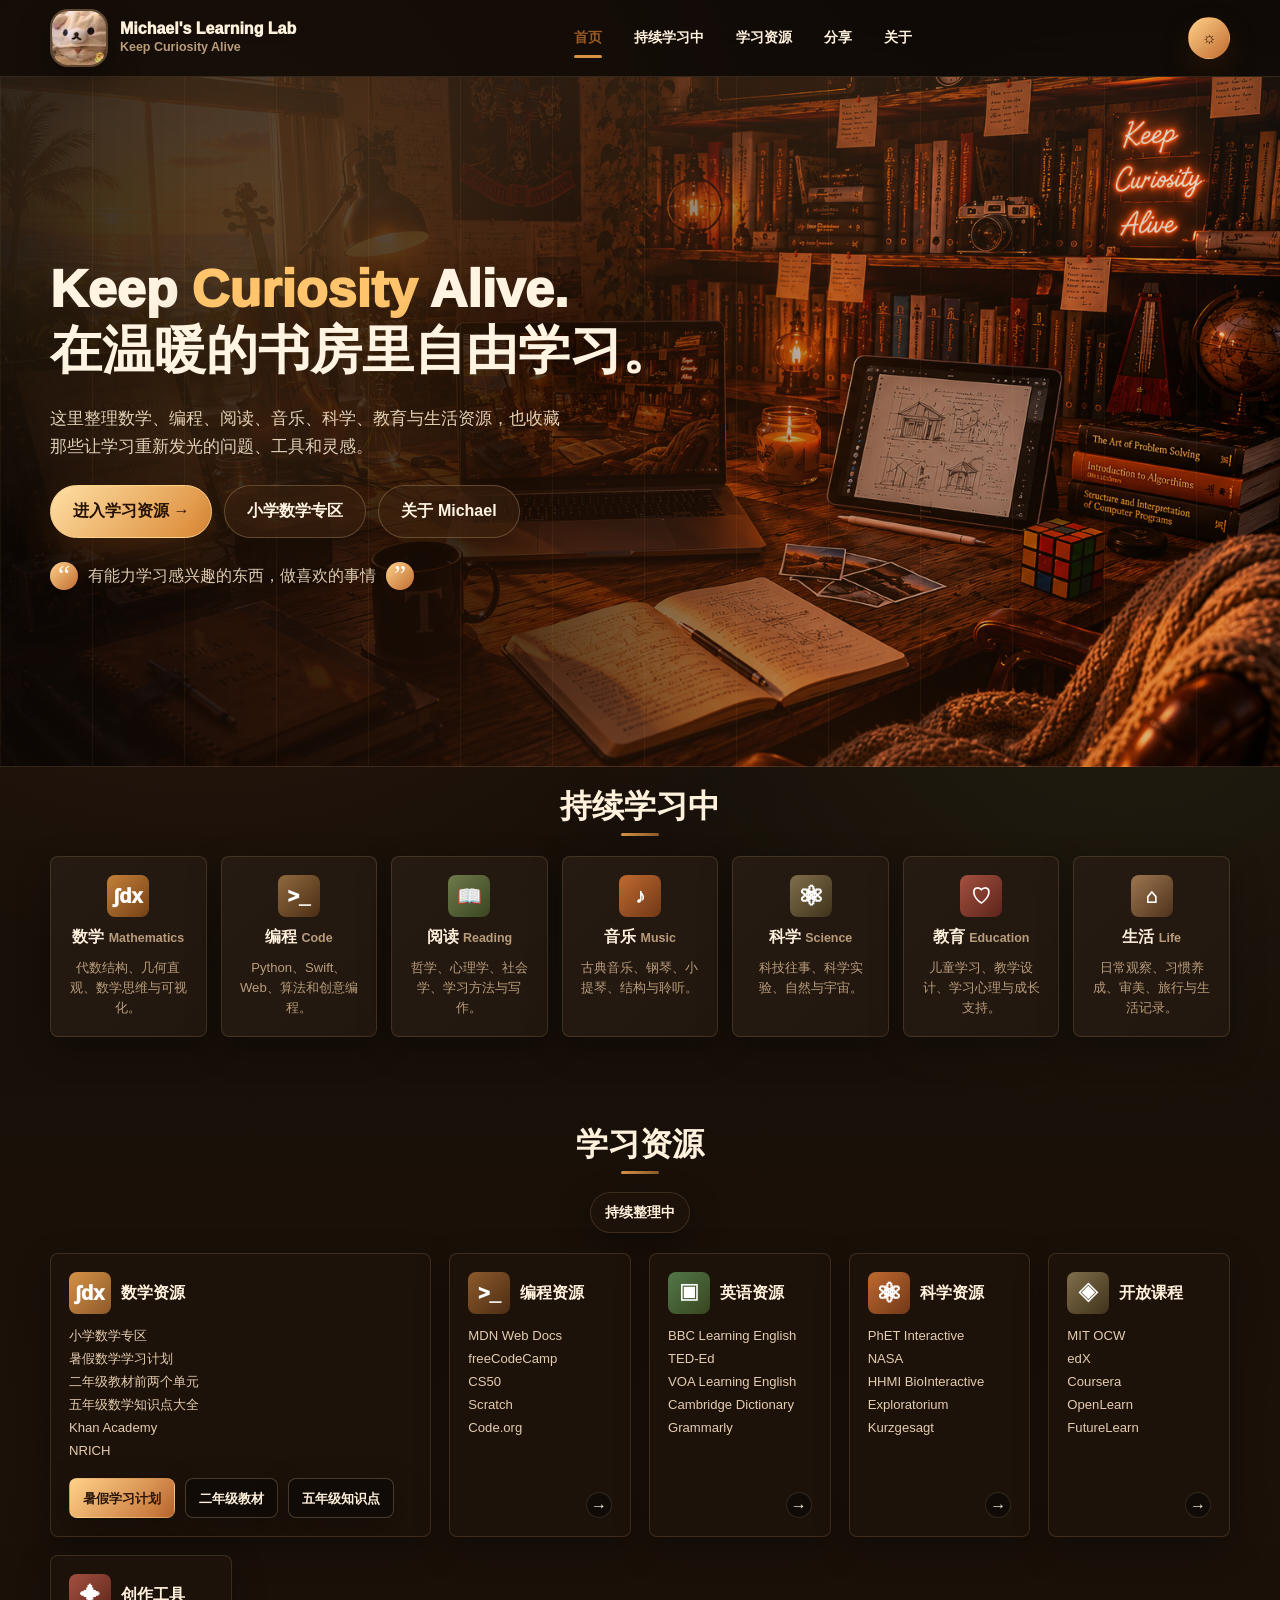
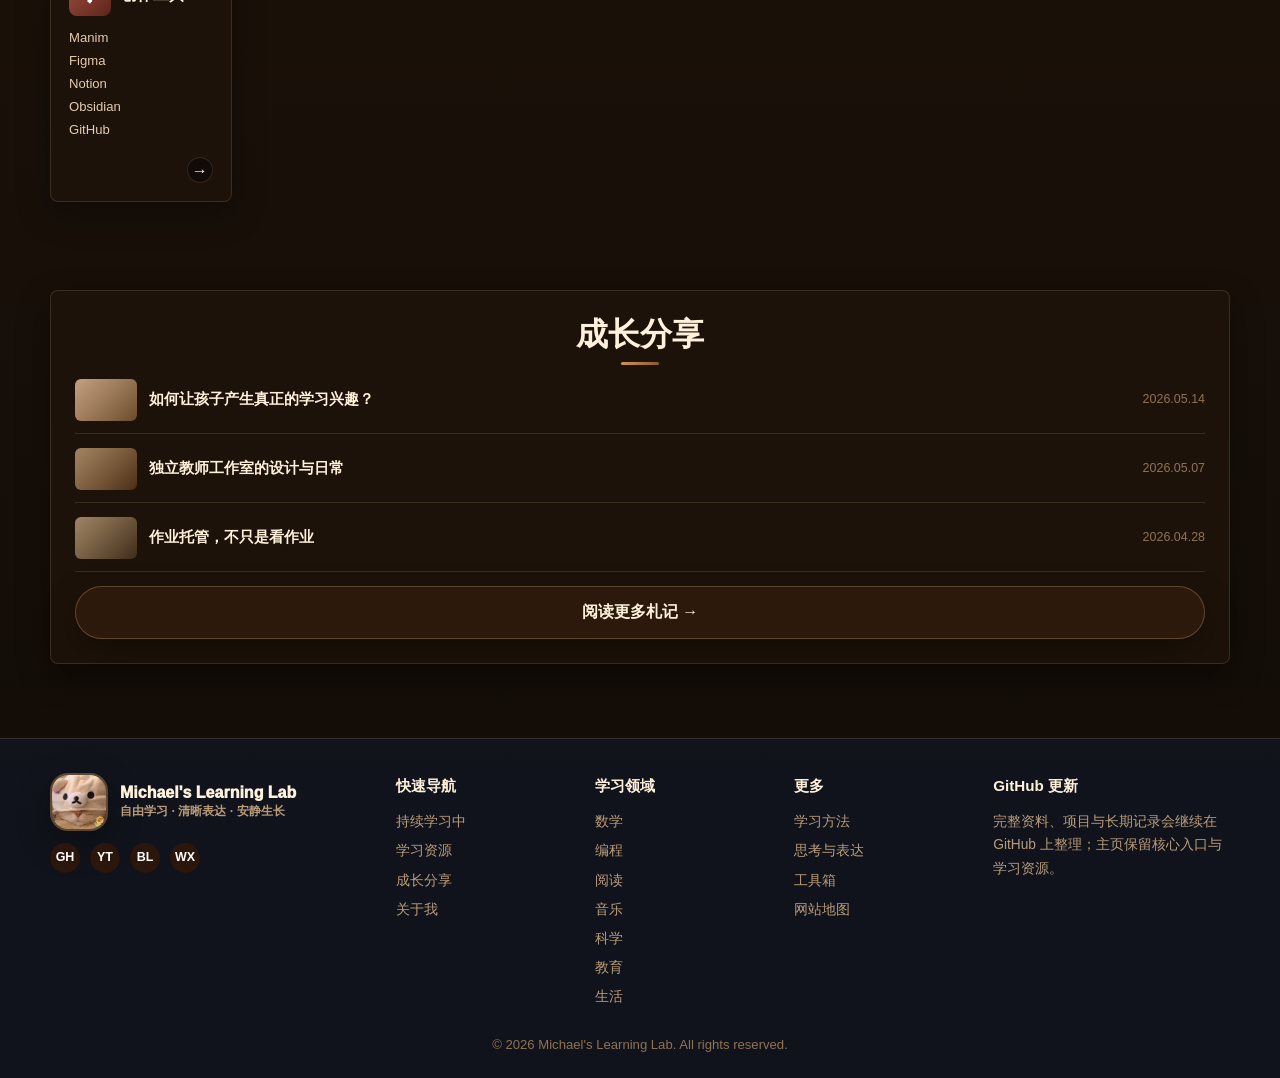
==== commit 60ddcbb2: "Add primary math links to homepage" ====
--- a/index.html
+++ b/index.html
@@ -561,6 +561,10 @@
       gap: 18px;
     }
 
+    .resource-card.primary-resource {
+      grid-column: span 2;
+    }
+
     .resource-top {
       display: grid;
       gap: 12px;
@@ -582,6 +586,41 @@
       font-size: .82rem;
       line-height: 1.45;
       list-style: none;
+    }
+
+    .resource-actions {
+      display: flex;
+      flex-wrap: wrap;
+      gap: 10px;
+      align-items: center;
+    }
+
+    .resource-button {
+      min-height: 40px;
+      padding: 9px 13px;
+      border: 1px solid var(--line-strong);
+      border-radius: 8px;
+      display: inline-flex;
+      align-items: center;
+      justify-content: center;
+      color: #2a160b;
+      background: linear-gradient(135deg, #ffd28a, #c06a2f);
+      font-size: .84rem;
+      font-weight: 920;
+      line-height: 1.15;
+      box-shadow: var(--shadow-soft);
+    }
+
+    .resource-button.secondary {
+      color: var(--ink);
+      background: var(--wash);
+    }
+
+    .resource-button:hover,
+    .resource-button:focus-visible {
+      transform: translateY(-2px);
+      outline: none;
+      border-color: color-mix(in srgb, var(--violet) 45%, var(--line-strong));
     }
 
     .resource-card .arrow {
@@ -747,12 +786,23 @@
         grid-template-columns: repeat(3, minmax(0, 1fr));
       }
 
+      .resource-card.primary-resource {
+        grid-column: span 2;
+      }
+
       .footer-inner {
         grid-template-columns: repeat(2, minmax(0, 1fr));
       }
     }
 
     @media (max-width: 760px) {
+      .site-header {
+        background: rgba(16, 11, 7, .94);
+      }
+
+      body.dark .site-header {
+        background: rgba(16, 11, 7, .94);
+      }
 
       .nav,
       .section-inner,
@@ -762,8 +812,29 @@
         width: min(100% - 28px, 1180px);
       }
 
+      .nav {
+        min-height: 114px;
+        padding: 16px 0 18px;
+        display: flex;
+        align-items: center;
+        justify-content: space-between;
+        gap: 12px;
+      }
+
       .brand {
         min-width: 0;
+        gap: 12px;
+      }
+
+      .site-header .brand {
+        max-width: calc(100% - 74px);
+      }
+
+      .site-header .brand-mark {
+        width: 70px;
+        height: 70px;
+        border-radius: 22px;
+        border-color: rgba(255, 210, 138, .28);
       }
 
       .brand-title,
@@ -771,84 +842,388 @@
         white-space: normal;
       }
 
+      .site-header .brand-title {
+        color: #fff4e2;
+        font-size: clamp(1.08rem, 5vw, 1.34rem);
+        line-height: 1.08;
+      }
+
+      .site-header .brand-subtitle {
+        color: rgba(255, 218, 161, .68);
+        font-size: .92rem;
+        line-height: 1.18;
+      }
+
       .nav-links {
+        position: fixed;
+        left: 12px;
+        top: 134px;
+        bottom: 18px;
+        z-index: 25;
+        width: 58px;
+        height: calc(100svh - 152px);
         display: grid;
-        grid-template-columns: repeat(3, minmax(0, 1fr));
+        grid-template-columns: 1fr;
+        align-content: start;
+        gap: 10px;
+        padding: 8px 6px;
+        border: 1px solid var(--line);
+        border-radius: 22px;
+        background: rgba(255, 248, 236, .76);
+        box-shadow: var(--shadow-soft);
+        backdrop-filter: blur(16px);
+        overflow-y: auto;
+      }
+
+      body.dark .nav-links {
+        border-color: rgba(255, 214, 159, .16);
+        background: rgba(16, 11, 7, .72);
+      }
+
+      .nav-links a {
+        width: 44px;
+        height: 44px;
+        min-height: 44px;
+        padding: 0;
+        border: 1px solid var(--line);
+        border-radius: 16px;
+        display: grid;
+        place-items: center;
+        background: rgba(255, 248, 236, .82);
+        box-shadow: 0 8px 18px rgba(62, 37, 15, .1);
+        font-size: 0;
+      }
+
+      body.dark .nav-links a {
+        border-color: rgba(255, 214, 159, .14);
+        background: rgba(42, 26, 15, .9);
+      }
+
+      .nav-links a::before {
+        color: currentColor;
+        font-size: 1rem;
+        font-weight: 950;
+        line-height: 1;
+        content: attr(data-icon);
+      }
+
+      .nav-links a::after {
+        display: none;
+      }
+
+      .nav-links a:hover,
+      .nav-links a[aria-current="page"] {
+        color: #2a160b;
+        border-color: transparent;
+        background: linear-gradient(135deg, #ffd28a, #c06a2f);
+      }
+
+      body.dark .nav-links a:hover,
+      body.dark .nav-links a[aria-current="page"] {
+        color: #2a160b;
+        border-color: transparent;
+        background: linear-gradient(135deg, #ffd28a, #c06a2f);
+      }
+
+      .nav-tools {
+        position: static;
+        margin-left: auto;
+      }
+
+      .icon-button {
+        width: 54px;
+        height: 54px;
+      }
+
+      main {
+        padding-left: 76px;
+      }
+
+      .hero,
+      body.dark .hero {
+        min-height: auto;
+        display: block;
+        border-bottom: 0;
+        background: none;
+      }
+
+      .hero::before {
+        display: none;
+      }
+
+      .hero-inner,
+      .section-inner {
+        width: calc(100% - 14px);
+        margin: 0 14px 0 0;
+      }
+
+      .hero-inner {
+        padding: 18px 0 8px;
+      }
+
+      .hero-copy {
+        max-width: none;
+        gap: 14px;
+        padding: 18px;
+        border: 1px solid var(--line);
+        border-radius: 8px;
+        background:
+          radial-gradient(circle at 8% 0%, rgba(214, 146, 69, .16), transparent 34%),
+          linear-gradient(135deg, rgba(255, 255, 255, .76), rgba(255, 255, 255, .38)),
+          var(--paper);
+        box-shadow: var(--shadow-soft);
+      }
+
+      body.dark .hero-copy {
+        background:
+          radial-gradient(circle at 8% 0%, rgba(214, 146, 69, .16), transparent 34%),
+          linear-gradient(135deg, rgba(255, 255, 255, .04), rgba(255, 255, 255, .02)),
+          var(--paper);
+      }
+
+      .hero h1 {
+        color: var(--ink);
+        font-size: clamp(1.34rem, 7vw, 1.9rem);
+        line-height: 1.13;
+        text-shadow: none;
+      }
+
+      .hero .accent {
+        color: var(--violet);
+      }
+
+      .hero-text {
+        max-width: none;
+        color: var(--muted);
+        font-size: .9rem;
+        line-height: 1.58;
+      }
+
+      .hero-actions {
+        display: grid;
+        grid-template-columns: repeat(2, minmax(0, 1fr));
+        gap: 10px;
+      }
+
+      .button {
+        min-height: 42px;
+        padding: 10px 14px;
+      }
+
+      .hero-actions .button {
         width: 100%;
       }
 
+      .quote {
+        width: 100%;
+        grid-template-columns: 1fr;
+        padding: 10px 12px;
+        border: 1px solid var(--line);
+        border-radius: 8px;
+        color: var(--muted);
+        background: var(--wash);
+        font-size: .86rem;
+        line-height: 1.45;
+      }
+
+      .quote::before,
+      .quote::after {
+        display: none;
+      }
+
+      section {
+        padding: 24px 0;
+      }
+
+      .section-head {
+        align-items: center;
+        justify-items: stretch;
+        grid-template-columns: 1fr auto;
+        gap: 12px;
+        margin-bottom: 14px;
+        text-align: left;
+      }
+
+      .section-title,
+      .section-title.center {
+        justify-items: start;
+        text-align: left;
+      }
+
+      .section-title h2 {
+        font-size: 1.2rem;
+      }
+
+      .section-title h2::after,
+      .section-title.center h2::after {
+        width: 32px;
+        margin-inline: 0;
+      }
+
+      .link-pill {
+        min-height: 34px;
+        padding: 7px 11px;
+        font-size: .76rem;
+      }
+
+      .field-section {
+        margin-top: 0;
+        padding-top: 12px;
+      }
+
+      .field-panel {
+        padding: 0;
+      }
+
+      .field-grid,
+      .resource-grid {
+        grid-template-columns: repeat(2, minmax(0, 1fr));
+        gap: 12px;
+      }
+
+      .field-grid {
+        margin-top: 16px;
+      }
+
+      .field-card {
+        min-height: 154px;
+        padding: 14px 10px;
+        gap: 8px;
+      }
+
+      .field-icon,
+      .resource-icon {
+        width: 38px;
+        height: 38px;
+        border-radius: 8px;
+        font-size: 1.05rem;
+      }
+
+      .field-card h3 {
+        font-size: .92rem;
+      }
+
+      .field-card h3 span {
+        display: block;
+        margin-top: 2px;
+        font-size: .68rem;
+      }
+
+      .field-card p {
+        font-size: .74rem;
+        line-height: 1.45;
+      }
+
+      .resource-card {
+        min-height: 180px;
+        padding: 14px;
+        gap: 12px;
+      }
+
+      .resource-title {
+        display: grid;
+        justify-items: start;
+        gap: 8px;
+        font-size: .9rem;
+        line-height: 1.25;
+      }
+
+      .resource-card ul {
+        font-size: .74rem;
+      }
+
+      .journal-layout {
+        grid-template-columns: 1fr;
+      }
+
+      .resource-card.primary-resource {
+        grid-column: 1 / -1;
+      }
+
+      .note-list {
+        padding: 16px;
+      }
+
+      .note-item {
+        grid-template-columns: 46px 1fr;
+        gap: 10px;
+        align-items: start;
+      }
+
+      .mini-thumb {
+        width: 46px;
+        height: 46px;
+        border-radius: 8px;
+      }
+
+      .note-item time {
+        grid-column: 2;
+        font-size: .72rem;
+      }
+
+      .footer {
+        margin-left: 76px;
+      }
+
+      .footer-inner,
+      .copyright {
+        width: calc(100% - 14px);
+        margin-right: 14px;
+        margin-left: 0;
+      }
+
+      .footer-inner {
+        grid-template-columns: 1fr;
+        gap: 18px;
+      }
+    }
+
+    @media (max-width: 520px) {
+      .nav-links {
+        grid-template-columns: 1fr;
+      }
+
+      .hero-actions {
+        grid-template-columns: repeat(2, minmax(0, 1fr));
+        display: grid;
+      }
+
+      .button {
+        width: 100%;
+      }
+
+      .footer-inner {
+        grid-template-columns: 1fr;
+      }
+    }
+
+    @media (max-width: 360px) {
+      main {
+        padding-left: 70px;
+      }
+
+      .nav-links {
+        left: 10px;
+        width: 54px;
+      }
+
+      .field-grid,
+      .resource-grid {
+        grid-template-columns: 1fr;
+      }
+
+      .hero-actions {
+        grid-template-columns: 1fr;
+      }
+
+      .footer {
+        margin-left: 70px;
+      }
+    }
+
+    @media (min-width: 761px) and (max-width: 1060px) {
       .nav-links a {
         justify-content: center;
-        padding-inline: 8px;
-        font-size: .78rem;
-      }
-
-      .nav-tools {
-        right: 14px;
-      }
-
-      .hero {
-        min-height: auto;
-        background-image:
-          linear-gradient(180deg, rgba(19, 9, 3, .94), rgba(55, 27, 9, .72)),
-          url("assets/personal-cover.png");
-        background-position: center right;
-      }
-
-      body.dark .hero {
-        background-image:
-          linear-gradient(180deg, rgba(12, 7, 4, .98), rgba(45, 22, 8, .86)),
-          url("assets/personal-cover.png");
-      }
-
-      .hero-inner {
-        padding: 54px 0 76px;
-      }
-
-      .field-section {
-        margin-top: 0;
-      }
-
-      .field-panel {
-        padding: 22px 16px;
-      }
-
-      .section-head {
-        align-items: start;
-        display: grid;
-      }
-
-      .field-grid,
-      .resource-grid,
-      .journal-layout {
-        grid-template-columns: 1fr;
-      }
-
-      .note-item {
-        grid-template-columns: 54px 1fr;
-      }
-
-      .note-item time {
-        grid-column: 2;
-      }
-    }
-
-    @media (max-width: 520px) {
-      .nav-links {
-        grid-template-columns: repeat(2, minmax(0, 1fr));
-      }
-
-      .hero-actions {
-        grid-template-columns: 1fr;
-        display: grid;
-      }
-
-      .button {
-        width: 100%;
-      }
-
-      .footer-inner {
-        grid-template-columns: 1fr;
       }
     }
   </style>
@@ -866,11 +1241,11 @@
       </a>
 
       <div class="nav-links">
-        <a href="#home" aria-current="page">首页</a>
-        <a href="#fields">持续学习中</a>
-        <a href="#resources">学习资源</a>
-        <a href="#journal">分享</a>
-        <a href="#about">关于</a>
+        <a href="#home" data-icon="⌂" aria-current="page">首页</a>
+        <a href="#fields" data-icon="✦">持续学习中</a>
+        <a href="#resources" data-icon="◈">学习资源</a>
+        <a href="#journal" data-icon="✎">分享</a>
+        <a href="#about" data-icon="?">关于</a>
       </div>
 
       <div class="nav-tools" aria-label="页面工具">
@@ -889,6 +1264,7 @@
           </p>
           <div class="hero-actions">
             <a class="button primary" href="#resources">进入学习资源 →</a>
+            <a class="button" href="primary-math/">小学数学专区</a>
             <a class="button" href="#about">关于 Michael</a>
           </div>
           <p class="quote">
@@ -969,18 +1345,23 @@
         </div>
 
         <div class="resource-grid">
-          <article class="resource-card">
+          <article class="resource-card primary-resource">
             <div class="resource-top">
               <div class="resource-title"><span class="resource-icon">∫dx</span>数学资源</div>
               <ul>
+                <li>小学数学专区</li>
+                <li>暑假数学学习计划</li>
+                <li>二年级教材前两个单元</li>
+                <li>五年级数学知识点大全</li>
                 <li>Khan Academy</li>
                 <li>NRICH</li>
-                <li>GeoGebra</li>
-                <li>3Blue1Brown</li>
-                <li>Mathigon</li>
               </ul>
             </div>
-            <span class="arrow">→</span>
+            <div class="resource-actions" aria-label="小学数学页面入口">
+              <a class="resource-button" href="plan/">暑假学习计划</a>
+              <a class="resource-button secondary" href="primary-math/grade2/">二年级教材</a>
+              <a class="resource-button secondary" href="primary-math/grade5/">五年级知识点</a>
+            </div>
           </article>
 
           <article class="resource-card">
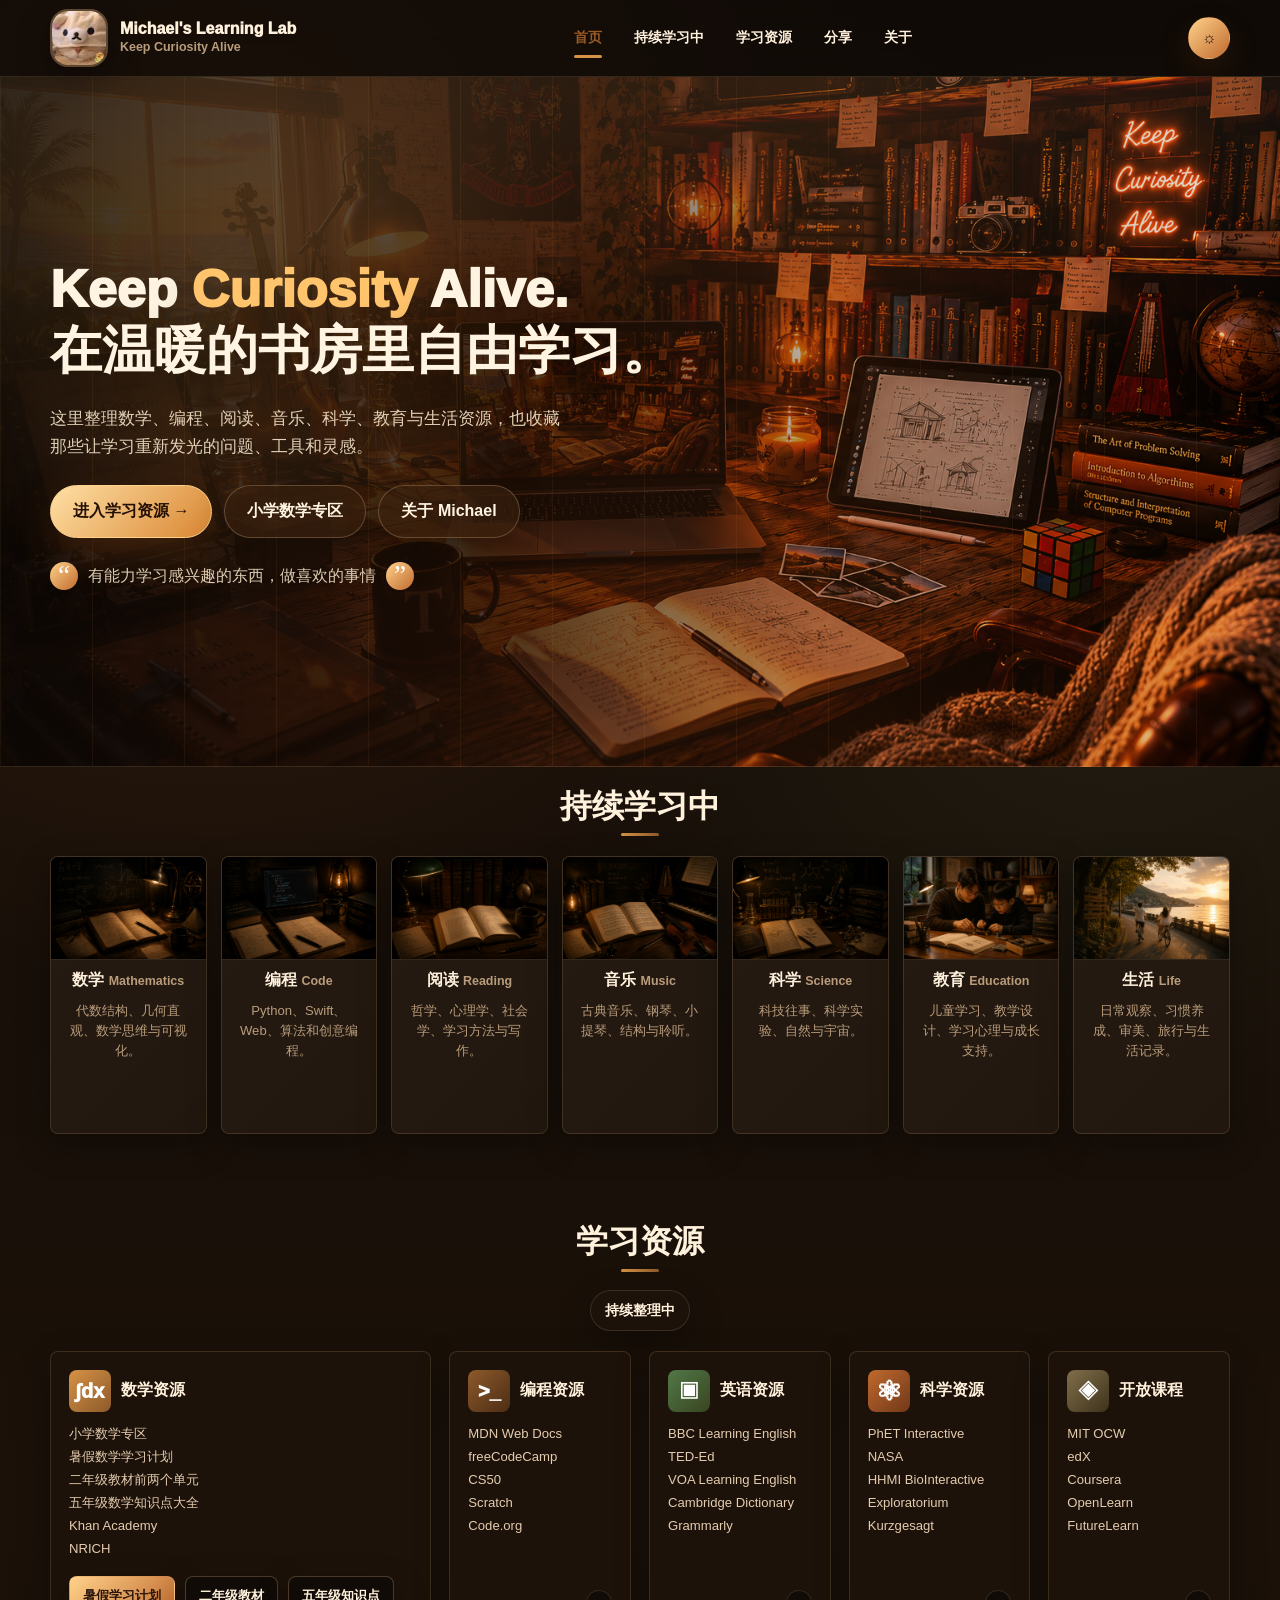
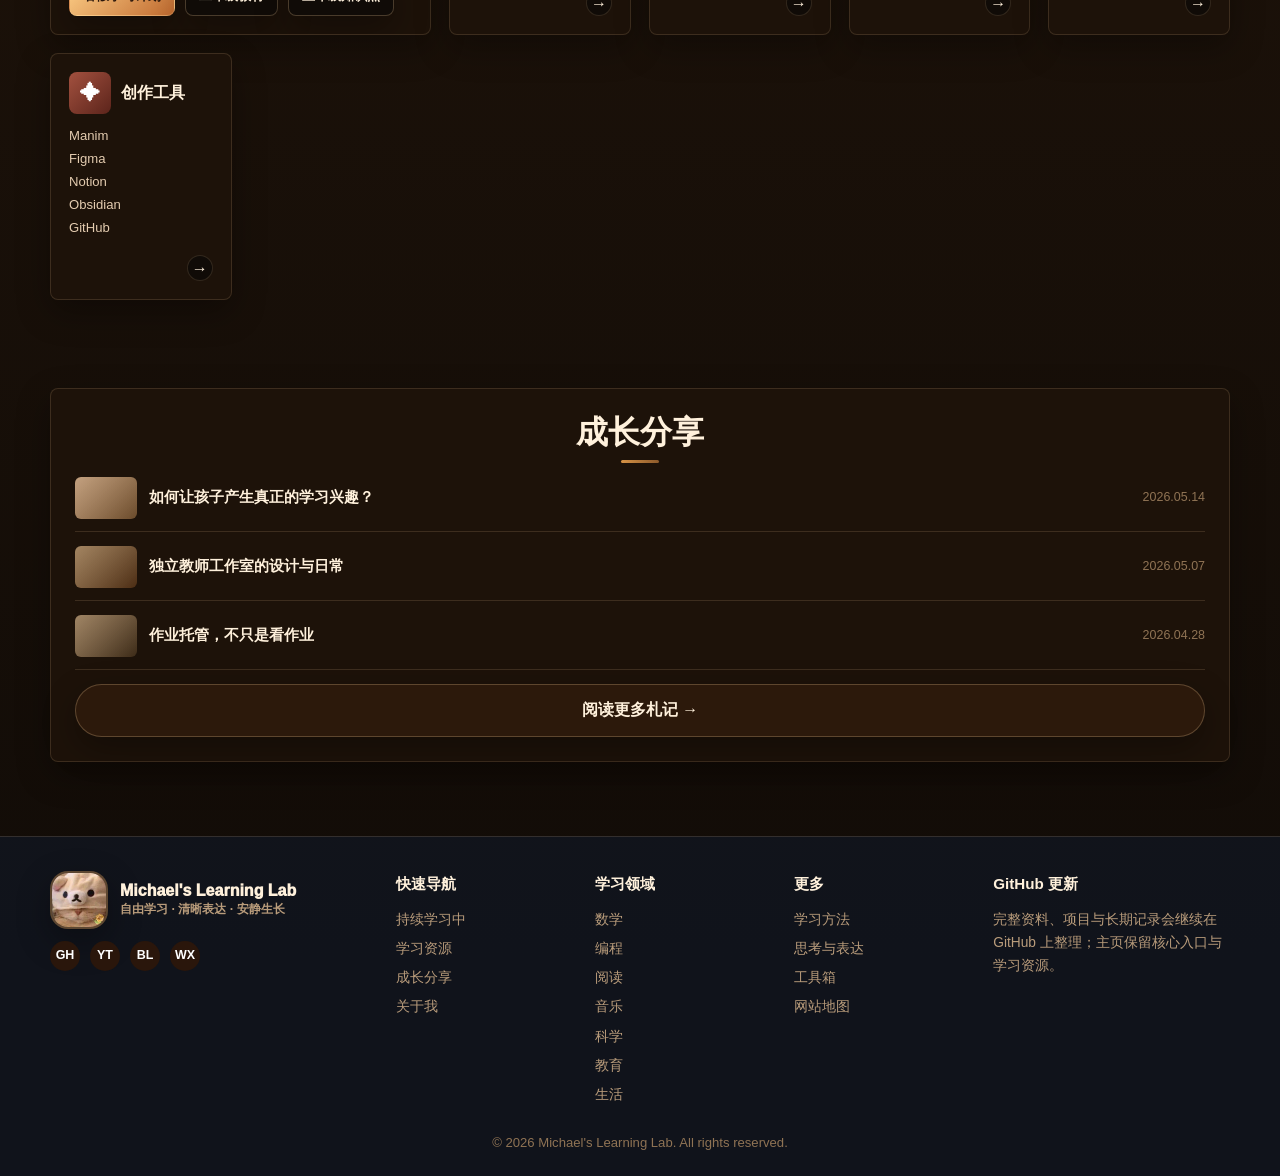
==== commit 6965afb2: "Use cover images for homepage fields" ====
--- a/index.html
+++ b/index.html
@@ -472,15 +472,17 @@
     }
 
     .field-card {
-      min-height: 132px;
-      padding: 18px 14px;
+      min-height: 278px;
+      padding: 0 0 18px;
       border: 1px solid var(--line);
       border-radius: 8px;
       display: grid;
+      grid-template-rows: auto auto 1fr;
       justify-items: center;
       align-content: start;
       gap: 10px;
       text-align: center;
+      overflow: hidden;
       background:
         linear-gradient(135deg, rgba(255, 255, 255, .76), rgba(255, 255, 255, .42)),
         var(--paper);
@@ -508,6 +510,27 @@
         var(--paper);
     }
 
+    .field-cover {
+      width: 100%;
+      aspect-ratio: 3 / 2;
+      display: block;
+      overflow: hidden;
+      border-bottom: 1px solid var(--line);
+      background: var(--wash);
+    }
+
+    .field-cover img {
+      width: 100%;
+      height: 100%;
+      object-fit: cover;
+      transition: transform .22s ease;
+    }
+
+    a.field-card:hover .field-cover img,
+    a.field-card:focus-visible .field-cover img {
+      transform: scale(1.04);
+    }
+
     .field-icon,
     .resource-icon {
       width: 42px;
@@ -523,6 +546,7 @@
     }
 
     .field-card h3 {
+      padding: 0 14px;
       font-size: .98rem;
       line-height: 1.3;
     }
@@ -534,6 +558,7 @@
     }
 
     .field-card p {
+      padding: 0 14px;
       color: var(--muted);
       font-size: .82rem;
       line-height: 1.52;
@@ -1086,9 +1111,13 @@
       }
 
       .field-card {
-        min-height: 154px;
-        padding: 14px 10px;
+        min-height: 248px;
+        padding: 0 0 14px;
         gap: 8px;
+      }
+
+      .field-cover {
+        aspect-ratio: 4 / 3;
       }
 
       .field-icon,
@@ -1100,6 +1129,7 @@
       }
 
       .field-card h3 {
+        padding: 0 10px;
         font-size: .92rem;
       }
 
@@ -1110,6 +1140,7 @@
       }
 
       .field-card p {
+        padding: 0 10px;
         font-size: .74rem;
         line-height: 1.45;
       }
@@ -1284,49 +1315,49 @@
           <div class="field-grid">
             <a class="field-card" href="math-growth/" aria-label="查看数学学习成长轨迹"
               style="--tone: #c6813a; --tone-deep: #744116">
-              <span class="field-icon">∫dx</span>
+              <span class="field-cover"><img src="assets/field-math-cover.png" alt="数学封面"></span>
               <h3>数学 <span>Mathematics</span></h3>
               <p>代数结构、几何直观、数学思维与可视化。</p>
             </a>
 
             <a class="field-card" href="code-growth/" aria-label="查看编程创作成长轨迹"
               style="--tone: #8f6a3f; --tone-deep: #4c2d14">
-              <span class="field-icon">&gt;_</span>
+              <span class="field-cover"><img src="assets/field-code-cover.png" alt="编程封面"></span>
               <h3>编程 <span>Code</span></h3>
               <p>Python、Swift、Web、算法和创意编程。</p>
             </a>
 
             <a class="field-card" href="reading-growth/" aria-label="查看阅读思想成长轨迹"
               style="--tone: #6f7b4a; --tone-deep: #394520">
-              <span class="field-icon">📖</span>
+              <span class="field-cover"><img src="assets/field-reading-cover.png" alt="阅读封面"></span>
               <h3>阅读 <span>Reading</span></h3>
               <p>哲学、心理学、社会学、学习方法与写作。</p>
             </a>
 
             <a class="field-card" href="music-growth/" aria-label="查看音乐聆听成长轨迹"
               style="--tone: #c06a2f; --tone-deep: #713817">
-              <span class="field-icon">♪</span>
+              <span class="field-cover"><img src="assets/field-music-cover.png" alt="音乐封面"></span>
               <h3>音乐 <span>Music</span></h3>
               <p>古典音乐、钢琴、小提琴、结构与聆听。</p>
             </a>
 
             <a class="field-card" href="science-growth/" aria-label="查看科学探索成长轨迹"
               style="--tone: #806f4b; --tone-deep: #3f321b">
-              <span class="field-icon">⚛</span>
+              <span class="field-cover"><img src="assets/field-science-cover.png" alt="科学封面"></span>
               <h3>科学 <span>Science</span></h3>
               <p>科技往事、科学实验、自然与宇宙。</p>
             </a>
 
             <a class="field-card" href="education-growth/" aria-label="查看教育理解成长轨迹"
               style="--tone: #a3513f; --tone-deep: #5c241b">
-              <span class="field-icon">♡</span>
+              <span class="field-cover"><img src="assets/field-education-cover.png" alt="教育封面"></span>
               <h3>教育 <span>Education</span></h3>
               <p>儿童学习、教学设计、学习心理与成长支持。</p>
             </a>
 
             <a class="field-card" href="life-growth/" aria-label="查看生活成长轨迹"
               style="--tone: #9c7650; --tone-deep: #4f321c">
-              <span class="field-icon">⌂</span>
+              <span class="field-cover"><img src="assets/field-life-cover.png" alt="生活封面"></span>
               <h3>生活 <span>Life</span></h3>
               <p>日常观察、习惯养成、审美、旅行与生活记录。</p>
             </a>
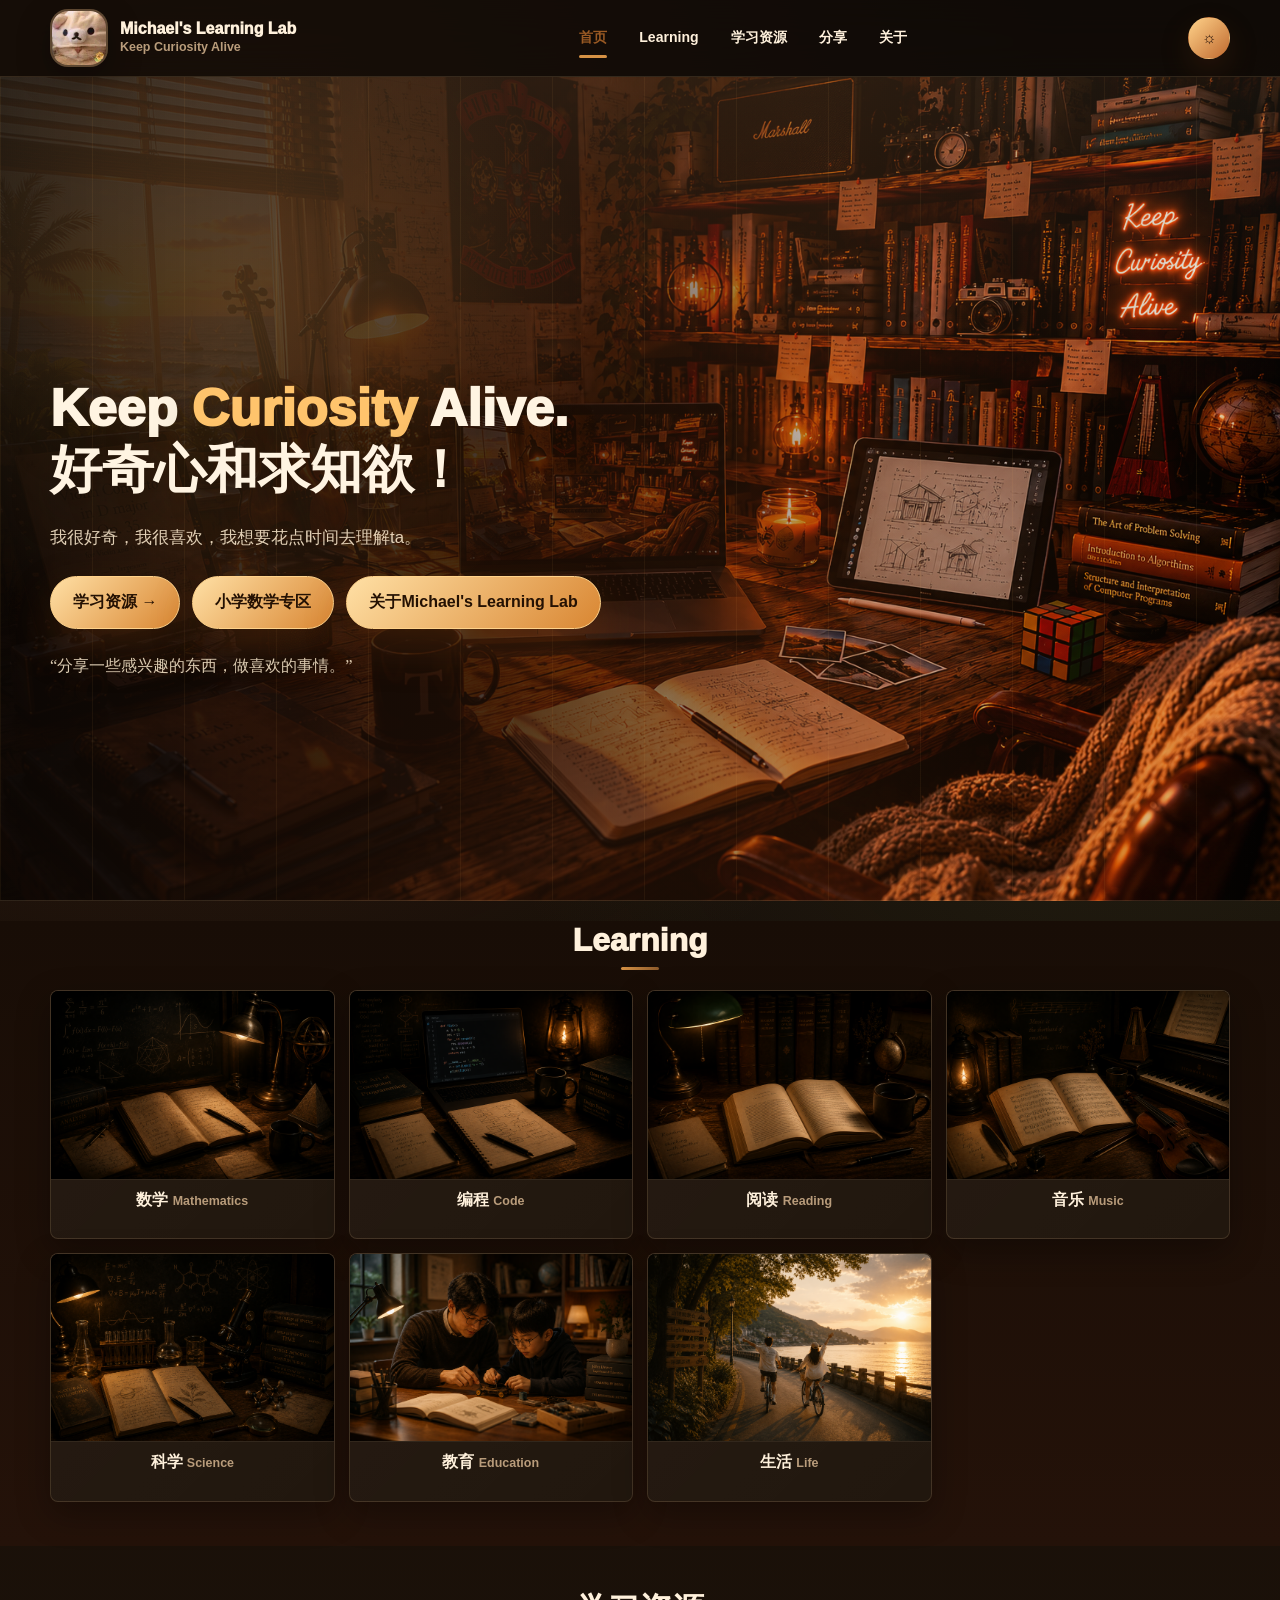
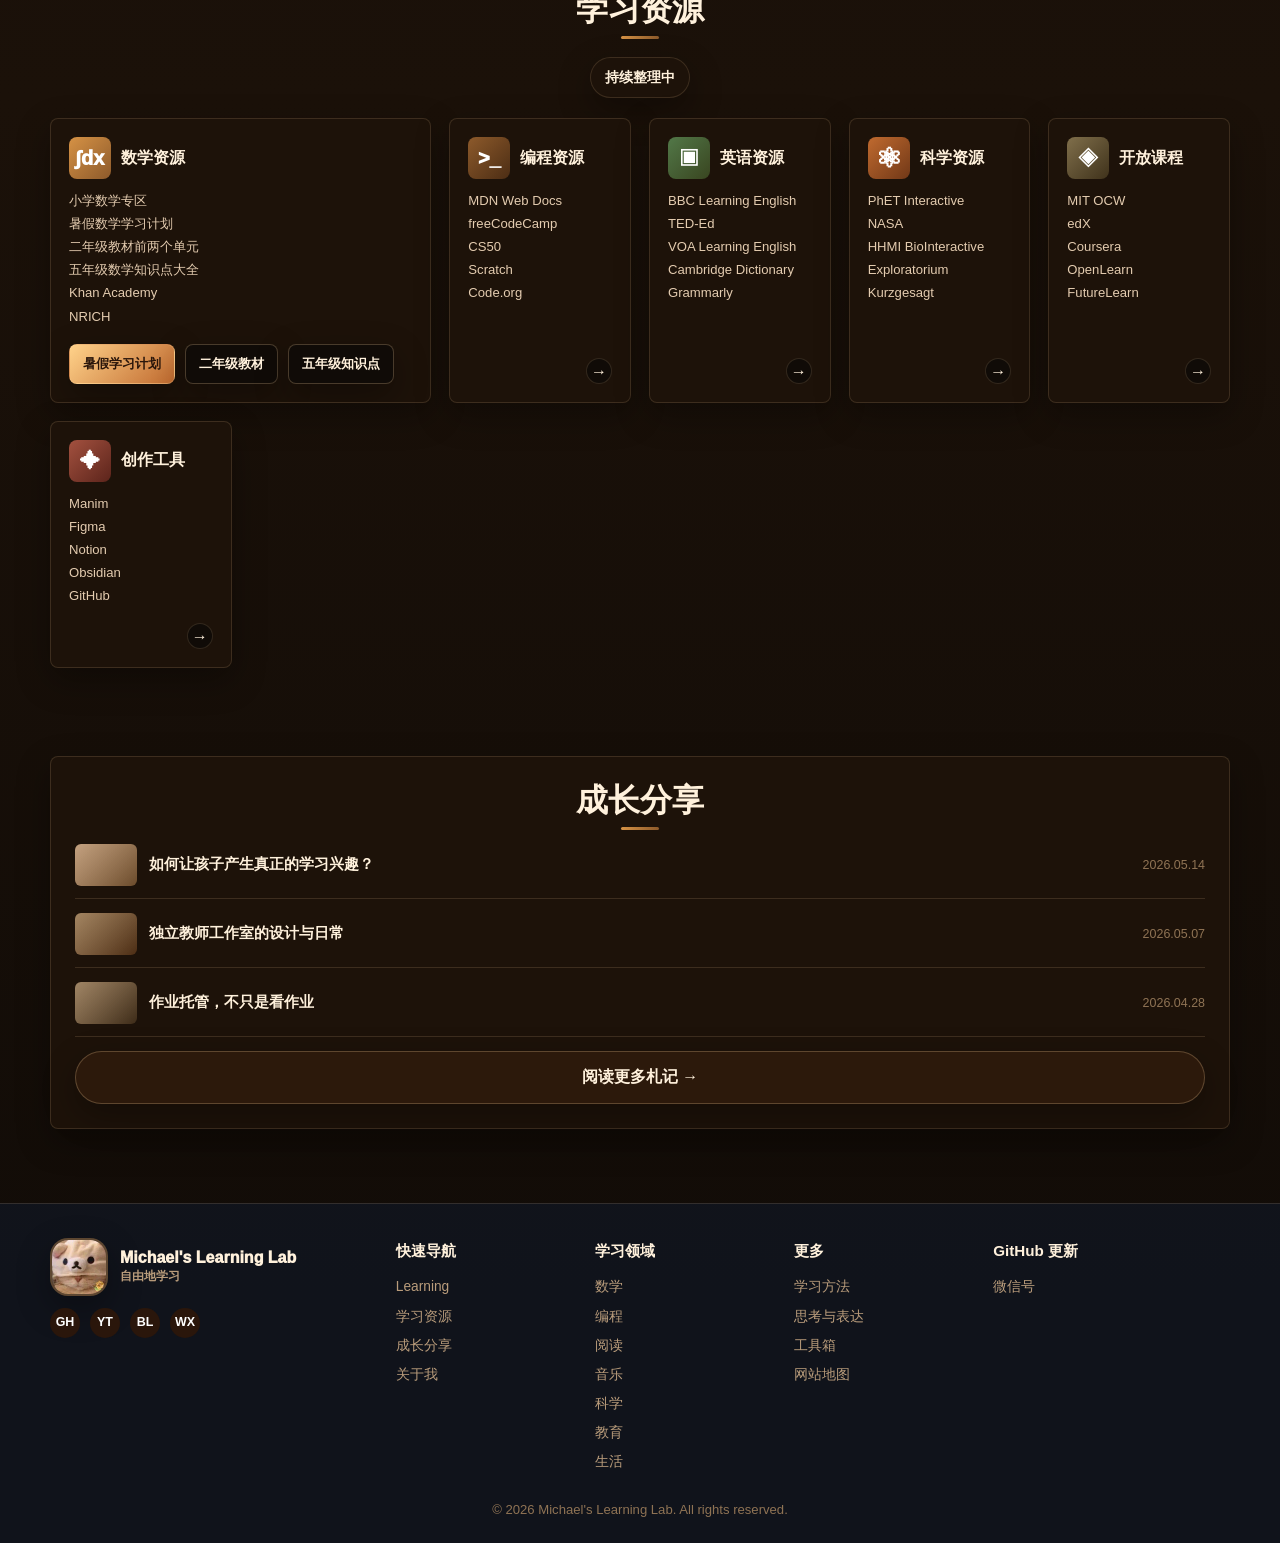
==== commit 58462523: "Publish current learning site content" ====
--- a/index.html
+++ b/index.html
@@ -234,7 +234,7 @@
 
     .hero {
       position: relative;
-      min-height: 690px;
+      min-height: calc(100svh - 76px);
       display: grid;
       align-items: center;
       overflow: hidden;
@@ -242,7 +242,7 @@
       background-image:
         linear-gradient(90deg, rgba(19, 9, 3, .9) 0%, rgba(37, 18, 7, .75) 37%, rgba(83, 42, 13, .34) 64%, rgba(22, 11, 5, .08) 100%),
         url("assets/personal-cover.png");
-      background-position: center center;
+      background-position: contain;
       background-size: cover;
     }
 
@@ -265,7 +265,7 @@
 
     .hero-inner {
       position: relative;
-      padding: 76px 0 70px;
+      padding: 150px 0 70px;
     }
 
     .hero-copy {
@@ -321,6 +321,7 @@
       background: rgba(255, 248, 236, .78);
       font-weight: 900;
       box-shadow: var(--shadow-soft);
+      transition: transform .2s ease, border-color .2s ease, box-shadow .2s ease;
     }
 
     body.dark .button {
@@ -345,36 +346,30 @@
       background: rgba(55, 31, 14, .68);
     }
 
+    .hero .button:hover,
+    .hero .button:focus-visible {
+      transform: translateY(-4px);
+      border-color: rgba(255, 210, 138, .76);
+      box-shadow: 0 22px 48px rgba(120, 58, 16, .36);
+      outline: none;
+    }
+
+    .hero .button.primary:hover,
+    .hero .button.primary:focus-visible {
+      transform: translateY(-10px) scale(1.05);
+    }
+
     .quote {
       width: fit-content;
       max-width: 100%;
       display: inline-grid;
-      grid-template-columns: 28px minmax(0, auto) 28px;
+      grid-template-columns: 1fr;
       align-items: center;
       column-gap: 10px;
       color: rgba(255, 238, 210, .84);
       font-family: var(--serif);
       font-size: 1.03rem;
       line-height: 1.6;
-    }
-
-    .quote::before,
-    .quote::after {
-      width: 28px;
-      height: 28px;
-      border-radius: 999px;
-      color: #fff;
-      background: linear-gradient(135deg, #ffd28a, var(--orange));
-      display: grid;
-      place-items: center;
-      font-family: Georgia, serif;
-      font-size: 1.7rem;
-      line-height: 1;
-      content: "“";
-    }
-
-    .quote::after {
-      content: "”";
     }
 
     section {
@@ -445,11 +440,179 @@
       white-space: nowrap;
     }
 
+    .mobile-only {
+      display: none !important;
+    }
+
+    .mobile-hero,
+    .mobile-field-list,
+    .mobile-resource-list,
+    .mobile-note-panel {
+      display: none;
+    }
+
+    .mobile-hero {
+      gap: 14px;
+      padding: 18px;
+      border: 1px solid var(--line);
+      border-radius: 8px;
+      background:
+        radial-gradient(circle at 8% 0%, rgba(214, 146, 69, .18), transparent 34%),
+        linear-gradient(135deg, rgba(255, 255, 255, .04), rgba(255, 255, 255, .02)),
+        var(--paper);
+      box-shadow: var(--shadow-soft);
+    }
+
+    .mobile-kicker {
+      color: var(--violet);
+      font-size: .78rem;
+      font-weight: 950;
+      letter-spacing: .08em;
+      text-transform: uppercase;
+    }
+
+    .mobile-hero .mobile-kicker {
+      color: var(--violet);
+    }
+
+    .mobile-hero h1 {
+      color: var(--ink);
+      font-size: 1.55rem;
+      line-height: 1.14;
+      text-shadow: none;
+    }
+
+    .mobile-hero p {
+      color: var(--muted);
+      font-size: .9rem;
+      line-height: 1.58;
+    }
+
+    .mobile-hero-actions,
+    .mobile-resource-actions {
+      display: grid;
+      grid-template-columns: repeat(2, minmax(0, 1fr));
+      gap: 10px;
+    }
+
+    .mobile-hero-actions .button,
+    .mobile-resource-actions .resource-button {
+      width: 100%;
+    }
+
+    .mobile-field-list,
+    .mobile-resource-list {
+      gap: 10px;
+      margin-top: 16px;
+    }
+
+    .mobile-field-link,
+    .mobile-resource-card,
+    .mobile-note-panel {
+      border: 1px solid var(--line);
+      border-radius: 8px;
+      background:
+        linear-gradient(135deg, rgba(255, 255, 255, .04), rgba(255, 255, 255, .02)),
+        var(--paper);
+      box-shadow: var(--shadow-soft);
+    }
+
+    .mobile-field-link {
+      min-height: 68px;
+      padding: 12px;
+      display: grid;
+      grid-template-columns: 44px 1fr auto;
+      align-items: center;
+      gap: 12px;
+      color: inherit;
+    }
+
+    .mobile-field-dot {
+      width: 44px;
+      height: 44px;
+      border-radius: 8px;
+      display: grid;
+      place-items: center;
+      color: #fff;
+      background: linear-gradient(135deg, var(--tone, var(--violet)), var(--tone-deep, var(--blue)));
+      font-weight: 950;
+    }
+
+    .mobile-field-link strong,
+    .mobile-resource-card strong {
+      display: block;
+      font-size: .96rem;
+      line-height: 1.2;
+    }
+
+    .mobile-field-link small,
+    .mobile-resource-card small {
+      color: var(--muted);
+      font-size: .74rem;
+      font-weight: 800;
+    }
+
+    .mobile-field-link b,
+    .mobile-resource-card b {
+      color: var(--quiet);
+      font-size: 1rem;
+    }
+
+    .mobile-resource-card {
+      padding: 14px;
+      display: grid;
+      gap: 12px;
+    }
+
+    .mobile-resource-card header {
+      display: grid;
+      grid-template-columns: 42px 1fr auto;
+      gap: 10px;
+      align-items: center;
+    }
+
+    .mobile-resource-card p {
+      color: var(--muted);
+      font-size: .78rem;
+      line-height: 1.45;
+    }
+
+    .mobile-note-panel {
+      padding: 16px;
+      display: grid;
+      gap: 12px;
+    }
+
+    .mobile-note-row {
+      display: grid;
+      grid-template-columns: 1fr auto;
+      gap: 10px;
+      padding-bottom: 10px;
+      border-bottom: 1px solid var(--line);
+    }
+
+    .mobile-note-row:last-of-type {
+      border-bottom: 0;
+      padding-bottom: 0;
+    }
+
+    .mobile-note-row h3 {
+      font-size: .9rem;
+      line-height: 1.35;
+    }
+
+    .mobile-note-row time {
+      color: var(--quiet);
+      font-size: .72rem;
+      white-space: nowrap;
+    }
+
     .field-section {
       margin-top: 20px;
       position: relative;
       z-index: 2;
       padding-top: 0;
+      background: linear-gradient(180deg, #180d06, #241209);
     }
 
     .field-panel {
@@ -466,13 +629,13 @@
 
     .field-grid {
       display: grid;
-      grid-template-columns: repeat(7, minmax(0, 1fr));
+      grid-template-columns: repeat(4, minmax(0, 1fr));
       gap: 14px;
       margin-top: 20px;
     }
 
     .field-card {
-      min-height: 278px;
+      min-height: 200px;
       padding: 0 0 18px;
       border: 1px solid var(--line);
       border-radius: 8px;
@@ -498,7 +661,7 @@
 
     a.field-card:hover,
     a.field-card:focus-visible {
-      transform: translateY(-4px);
+      transform: translateY(-25px);
       border-color: color-mix(in srgb, var(--tone, var(--violet)) 54%, var(--line));
       box-shadow: 0 18px 42px rgba(143, 84, 28, .18);
       outline: none;
@@ -528,7 +691,7 @@
 
     a.field-card:hover .field-cover img,
     a.field-card:focus-visible .field-cover img {
-      transform: scale(1.04);
+      transform: scale(1.2);
     }
 
     .field-icon,
@@ -821,6 +984,14 @@
     }
 
     @media (max-width: 760px) {
+      .desktop-only {
+        display: none !important;
+      }
+
+      .mobile-only {
+        display: grid !important;
+      }
+
       .site-header {
         background: rgba(16, 11, 7, .94);
       }
@@ -986,24 +1157,8 @@
         padding: 18px 0 8px;
       }
 
-      .hero-copy {
-        max-width: none;
-        gap: 14px;
-        padding: 18px;
-        border: 1px solid var(--line);
-        border-radius: 8px;
-        background:
-          radial-gradient(circle at 8% 0%, rgba(214, 146, 69, .16), transparent 34%),
-          linear-gradient(135deg, rgba(255, 255, 255, .76), rgba(255, 255, 255, .38)),
-          var(--paper);
-        box-shadow: var(--shadow-soft);
-      }
-
-      body.dark .hero-copy {
-        background:
-          radial-gradient(circle at 8% 0%, rgba(214, 146, 69, .16), transparent 34%),
-          linear-gradient(135deg, rgba(255, 255, 255, .04), rgba(255, 255, 255, .02)),
-          var(--paper);
+      .mobile-hero {
+        display: grid !important;
       }
 
       .hero h1 {
@@ -1100,6 +1255,11 @@
         padding: 0;
       }
 
+      .mobile-field-list,
+      .mobile-resource-list {
+        display: grid !important;
+      }
+
       .field-grid,
       .resource-grid {
         grid-template-columns: repeat(2, minmax(0, 1fr));
@@ -1273,7 +1433,7 @@
 
       <div class="nav-links">
         <a href="#home" data-icon="⌂" aria-current="page">首页</a>
-        <a href="#fields" data-icon="✦">持续学习中</a>
+        <a href="#fields" data-icon="✦">Learning</a>
         <a href="#resources" data-icon="◈">学习资源</a>
         <a href="#journal" data-icon="✎">分享</a>
         <a href="#about" data-icon="?">关于</a>
@@ -1288,19 +1448,30 @@
   <main>
     <section class="hero" id="home" aria-label="个人学习记录网站">
       <div class="hero-inner">
-        <div class="hero-copy">
-          <h1>Keep <span class="accent">Curiosity</span> Alive.<br>在温暖的书房里自由学习。</h1>
+        <div class="hero-copy desktop-only">
+          <h1>Keep <span class="accent">Curiosity</span> Alive.<br>好奇心和求知欲！</h1>
           <p class="hero-text">
-            这里整理数学、编程、阅读、音乐、科学、教育与生活资源，也收藏那些让学习重新发光的问题、工具和灵感。
+            我很好奇，我很喜欢，我想要花点时间去理解ta。
           </p>
           <div class="hero-actions">
-            <a class="button primary" href="#resources">进入学习资源 →</a>
-            <a class="button" href="primary-math/">小学数学专区</a>
-            <a class="button" href="#about">关于 Michael</a>
+            <a class="button primary" href="#resources">学习资源 →</a>
+            <a class="button primary" href="primary-math/index.html">小学数学专区</a>
+            <a class="button primary" href="#about">关于Michael's Learning Lab</a>
           </div>
           <p class="quote">
-            有能力学习感兴趣的东西，做喜欢的事情
+            “分享一些感兴趣的东西，做喜欢的事情。”
           </p>
+        </div>
+
+        <div class="mobile-hero mobile-only" aria-label="手机首页摘要">
+          <p class="mobile-kicker">Michael's Learning Lab</p>
+          <h1>保持好奇心和求知欲</h1>
+          <p>分享学习经验，快速进入学习资源、小学数学专区和成长记录。</p>
+          <div class="mobile-hero-actions">
+            <a class="button primary" href="#resources">学习资源</a>
+            <a class="button" href="primary-math/index.html">小学数学</a>
+          </div>
+          <p>学习感兴趣的东西，做喜欢的事情。</p>
         </div>
       </div>
     </section>
@@ -1309,57 +1480,95 @@
       <div class="section-inner">
         <div class="field-panel">
           <div class="section-title center">
-            <h2 id="fields-title">持续学习中</h2>
+            <h2 id="fields-title">Learning</h2>
           </div>
 
-          <div class="field-grid">
-            <a class="field-card" href="math-growth/" aria-label="查看数学学习成长轨迹"
+          <div class="field-grid desktop-only">
+            <a class="field-card" href="math-growth/index.html" aria-label="查看数学学习成长轨迹"
               style="--tone: #c6813a; --tone-deep: #744116">
               <span class="field-cover"><img src="assets/field-math-cover.png" alt="数学封面"></span>
               <h3>数学 <span>Mathematics</span></h3>
-              <p>代数结构、几何直观、数学思维与可视化。</p>
+
             </a>
 
-            <a class="field-card" href="code-growth/" aria-label="查看编程创作成长轨迹"
+            <a class="field-card" href="code-growth/index.html" aria-label="查看编程创作成长轨迹"
               style="--tone: #8f6a3f; --tone-deep: #4c2d14">
               <span class="field-cover"><img src="assets/field-code-cover.png" alt="编程封面"></span>
               <h3>编程 <span>Code</span></h3>
-              <p>Python、Swift、Web、算法和创意编程。</p>
+
             </a>
 
-            <a class="field-card" href="reading-growth/" aria-label="查看阅读思想成长轨迹"
+            <a class="field-card" href="reading-growth/index.html" aria-label="查看阅读思想成长轨迹"
               style="--tone: #6f7b4a; --tone-deep: #394520">
               <span class="field-cover"><img src="assets/field-reading-cover.png" alt="阅读封面"></span>
               <h3>阅读 <span>Reading</span></h3>
-              <p>哲学、心理学、社会学、学习方法与写作。</p>
+
             </a>
 
-            <a class="field-card" href="music-growth/" aria-label="查看音乐聆听成长轨迹"
+            <a class="field-card" href="music-growth/index.html" aria-label="查看音乐聆听成长轨迹"
               style="--tone: #c06a2f; --tone-deep: #713817">
               <span class="field-cover"><img src="assets/field-music-cover.png" alt="音乐封面"></span>
               <h3>音乐 <span>Music</span></h3>
-              <p>古典音乐、钢琴、小提琴、结构与聆听。</p>
+
             </a>
 
-            <a class="field-card" href="science-growth/" aria-label="查看科学探索成长轨迹"
+            <a class="field-card" href="science-growth/index.html" aria-label="查看科学探索成长轨迹"
               style="--tone: #806f4b; --tone-deep: #3f321b">
               <span class="field-cover"><img src="assets/field-science-cover.png" alt="科学封面"></span>
               <h3>科学 <span>Science</span></h3>
-              <p>科技往事、科学实验、自然与宇宙。</p>
+
             </a>
 
-            <a class="field-card" href="education-growth/" aria-label="查看教育理解成长轨迹"
+            <a class="field-card" href="education-growth/index.html" aria-label="查看教育理解成长轨迹"
               style="--tone: #a3513f; --tone-deep: #5c241b">
               <span class="field-cover"><img src="assets/field-education-cover.png" alt="教育封面"></span>
               <h3>教育 <span>Education</span></h3>
-              <p>儿童学习、教学设计、学习心理与成长支持。</p>
+              <p></p>
             </a>
 
-            <a class="field-card" href="life-growth/" aria-label="查看生活成长轨迹"
+            <a class="field-card" href="life-growth/index.html" aria-label="查看生活成长轨迹"
               style="--tone: #9c7650; --tone-deep: #4f321c">
               <span class="field-cover"><img src="assets/field-life-cover.png" alt="生活封面"></span>
               <h3>生活 <span>Life</span></h3>
-              <p>日常观察、习惯养成、审美、旅行与生活记录。</p>
+              <p> </p>
+            </a>
+          </div>
+
+          <div class="mobile-field-list mobile-only" aria-label="手机学习领域入口">
+            <a class="mobile-field-link" href="math-growth/index.html" style="--tone: #c6813a; --tone-deep: #744116">
+              <span class="mobile-field-dot">数</span>
+              <span><strong>数学</strong><small>Mathematics</small></span>
+              <b>→</b>
+            </a>
+            <a class="mobile-field-link" href="code-growth/index.html" style="--tone: #8f6a3f; --tone-deep: #4c2d14">
+              <span class="mobile-field-dot">编</span>
+              <span><strong>编程</strong><small>Code</small></span>
+              <b>→</b>
+            </a>
+            <a class="mobile-field-link" href="reading-growth/index.html" style="--tone: #6f7b4a; --tone-deep: #394520">
+              <span class="mobile-field-dot">读</span>
+              <span><strong>阅读</strong><small>Reading</small></span>
+              <b>→</b>
+            </a>
+            <a class="mobile-field-link" href="music-growth/index.html" style="--tone: #c06a2f; --tone-deep: #713817">
+              <span class="mobile-field-dot">乐</span>
+              <span><strong>音乐</strong><small>Music</small></span>
+              <b>→</b>
+            </a>
+            <a class="mobile-field-link" href="science-growth/index.html" style="--tone: #806f4b; --tone-deep: #3f321b">
+              <span class="mobile-field-dot">科</span>
+              <span><strong>科学</strong><small>Science</small></span>
+              <b>→</b>
+            </a>
+            <a class="mobile-field-link" href="education-growth/index.html" style="--tone: #a3513f; --tone-deep: #5c241b">
+              <span class="mobile-field-dot">教</span>
+              <span><strong>教育</strong><small>Education</small></span>
+              <b>→</b>
+            </a>
+            <a class="mobile-field-link" href="life-growth/index.html" style="--tone: #9c7650; --tone-deep: #4f321c">
+              <span class="mobile-field-dot">生</span>
+              <span><strong>生活</strong><small>Life</small></span>
+              <b>→</b>
             </a>
           </div>
         </div>
@@ -1375,7 +1584,7 @@
           <span class="link-pill">持续整理中</span>
         </div>
 
-        <div class="resource-grid">
+        <div class="resource-grid desktop-only">
           <article class="resource-card primary-resource">
             <div class="resource-top">
               <div class="resource-title"><span class="resource-icon">∫dx</span>数学资源</div>
@@ -1389,9 +1598,9 @@
               </ul>
             </div>
             <div class="resource-actions" aria-label="小学数学页面入口">
-              <a class="resource-button" href="plan/">暑假学习计划</a>
-              <a class="resource-button secondary" href="primary-math/grade2/">二年级教材</a>
-              <a class="resource-button secondary" href="primary-math/grade5/">五年级知识点</a>
+              <a class="resource-button" href="plan/index.html">暑假学习计划</a>
+              <a class="resource-button secondary" href="primary-math/grade2/index.html">二年级教材</a>
+              <a class="resource-button secondary" href="primary-math/grade5/index.html">五年级知识点</a>
             </div>
           </article>
 
@@ -1470,13 +1679,56 @@
             <span class="arrow">→</span>
           </article>
         </div>
+
+        <div class="mobile-resource-list mobile-only" aria-label="手机学习资源入口">
+          <article class="mobile-resource-card">
+            <header>
+              <span class="resource-icon">∫dx</span>
+              <span><strong>数学资源</strong><small>小学数学与暑假计划</small></span>
+              <b>→</b>
+            </header>
+            <p>快速进入暑假计划、二年级教材和五年级知识点。</p>
+            <div class="mobile-resource-actions">
+              <a class="resource-button" href="plan/index.html">暑假计划</a>
+              <a class="resource-button secondary" href="primary-math/grade2/index.html">二年级</a>
+              <a class="resource-button secondary" href="primary-math/grade5/index.html">五年级</a>
+            </div>
+          </article>
+
+          <article class="mobile-resource-card">
+            <header>
+              <span class="resource-icon" style="--tone: var(--blue); --tone-deep: #4c2d14">&gt;_</span>
+              <span><strong>编程资源</strong><small>MDN / CS50 / Scratch</small></span>
+              <b>→</b>
+            </header>
+            <p>收集 Web、算法和儿童创意编程的入口。</p>
+          </article>
+
+          <article class="mobile-resource-card">
+            <header>
+              <span class="resource-icon" style="--tone: var(--green); --tone-deep: #394520">▣</span>
+              <span><strong>英语资源</strong><small>BBC / TED-Ed / VOA</small></span>
+              <b>→</b>
+            </header>
+            <p>适合听力、词典、表达训练和每日输入。</p>
+          </article>
+
+          <article class="mobile-resource-card">
+            <header>
+              <span class="resource-icon" style="--tone: var(--orange); --tone-deep: #713817">⚛</span>
+              <span><strong>科学资源</strong><small>PhET / NASA / HHMI</small></span>
+              <b>→</b>
+            </header>
+            <p>实验、宇宙、生命科学和可视化资源。</p>
+          </article>
+        </div>
       </div>
     </section>
 
     <section id="journal" aria-labelledby="journal-title">
       <div class="section-inner">
         <div class="journal-layout">
-          <article class="note-list">
+          <article class="note-list desktop-only">
             <div class="section-title">
               <h2 id="journal-title">成长分享</h2>
             </div>
@@ -1500,6 +1752,25 @@
             </div>
 
             <a class="button" href="#journal">阅读更多札记 →</a>
+          </article>
+
+          <article class="mobile-note-panel mobile-only" aria-labelledby="mobile-journal-title">
+            <div class="section-title">
+              <h2 id="mobile-journal-title">成长分享</h2>
+            </div>
+            <div class="mobile-note-row">
+              <h3>如何让孩子产生真正的学习兴趣？</h3>
+              <time>2026.05.14</time>
+            </div>
+            <div class="mobile-note-row">
+              <h3>独立教师工作室的设计与日常</h3>
+              <time>2026.05.07</time>
+            </div>
+            <div class="mobile-note-row">
+              <h3>作业托管，不只是看作业</h3>
+              <time>2026.04.28</time>
+            </div>
+            <a class="button" href="#journal">更多札记</a>
           </article>
         </div>
       </div>
@@ -1513,7 +1784,7 @@
           <span class="brand-mark" aria-hidden="true"><img src="assets/profile-icon.jpg" alt=""></span>
           <span>
             <span class="brand-title">Michael's Learning Lab</span>
-            <span class="brand-subtitle">自由学习 · 清晰表达 · 安静生长</span>
+            <span class="brand-subtitle">自由地学习</span>
           </span>
         </a>
         <div class="socials" aria-label="社交链接">
@@ -1527,7 +1798,7 @@
       <div class="footer-column">
         <h3>快速导航</h3>
         <ul>
-          <li><a href="#fields">持续学习中</a></li>
+          <li><a href="#fields">Learning</a></li>
           <li><a href="#resources">学习资源</a></li>
           <li><a href="#journal">成长分享</a></li>
           <li><a href="#about">关于我</a></li>
@@ -1559,7 +1830,7 @@
 
       <div class="subscribe">
         <h3>GitHub 更新</h3>
-        <p>完整资料、项目与长期记录会继续在 GitHub 上整理；主页保留核心入口与学习资源。</p>
+        <p>微信号</p>
       </div>
     </div>
 
